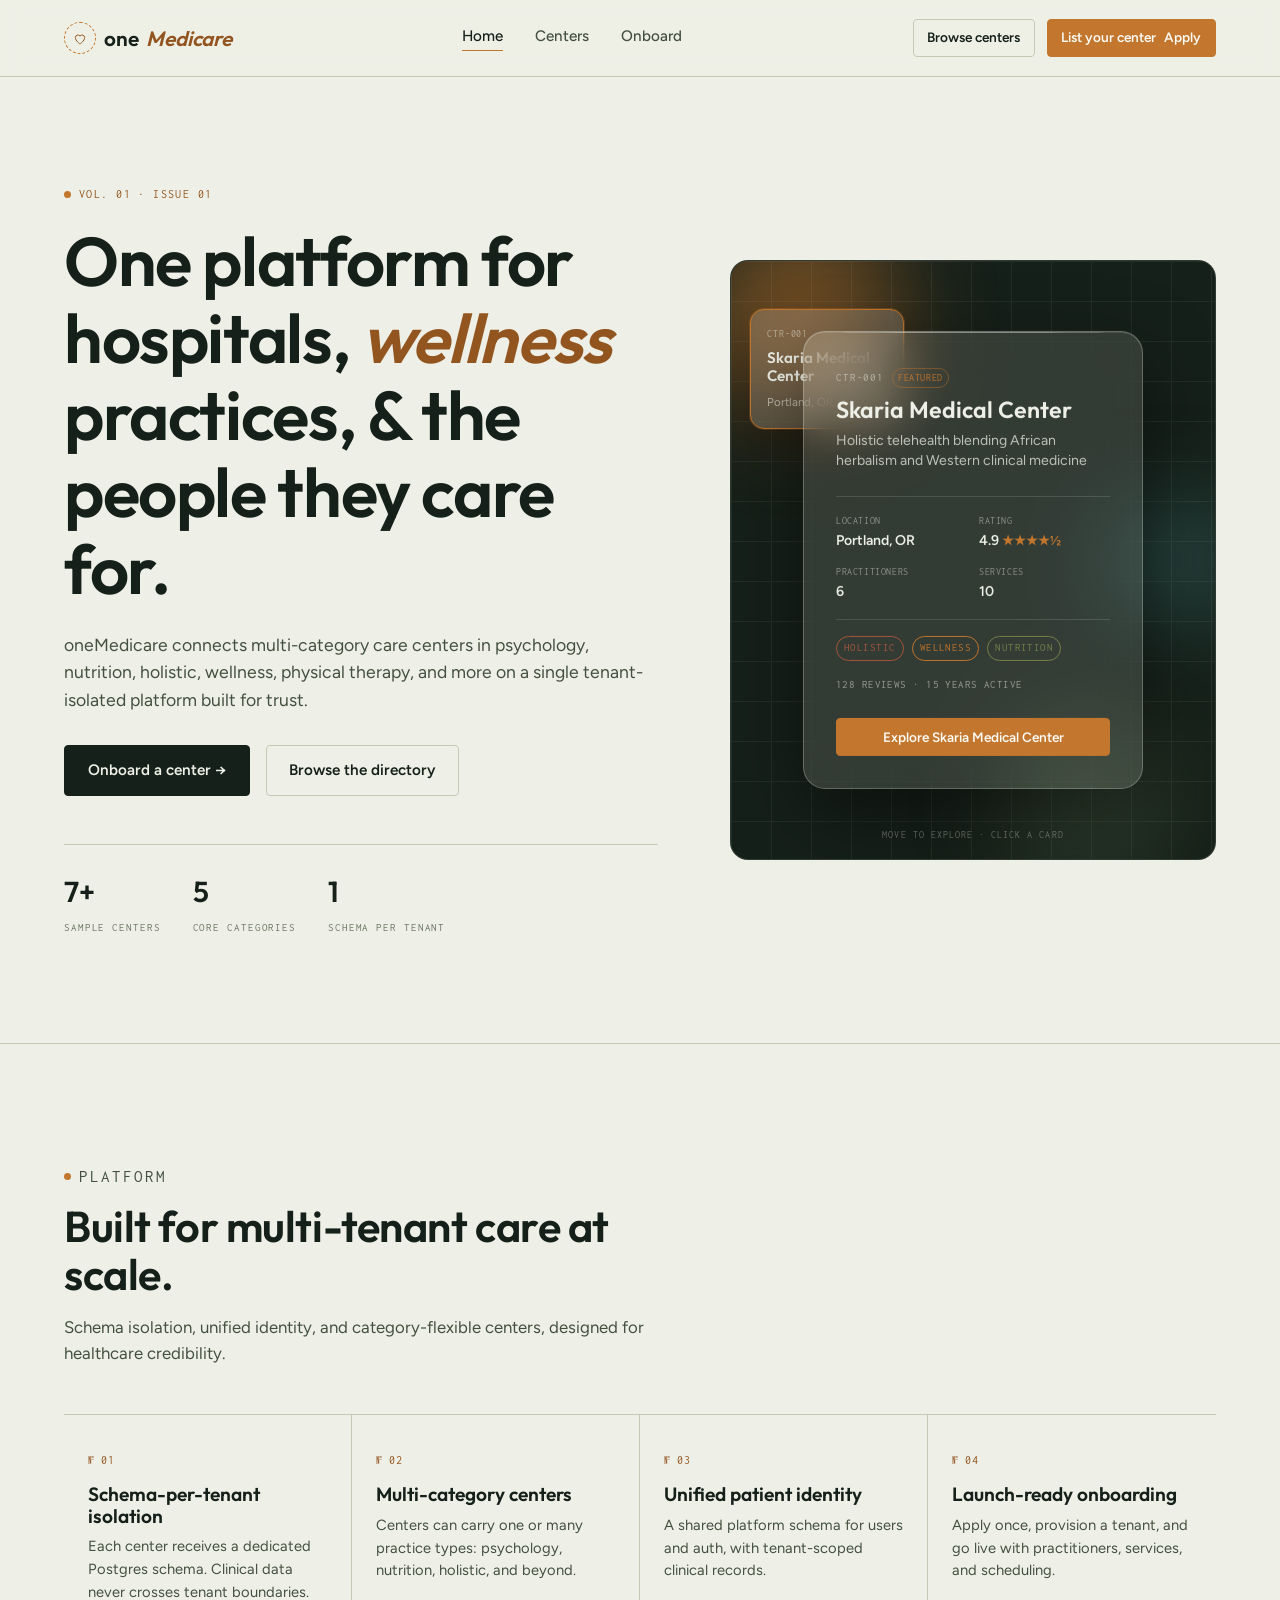
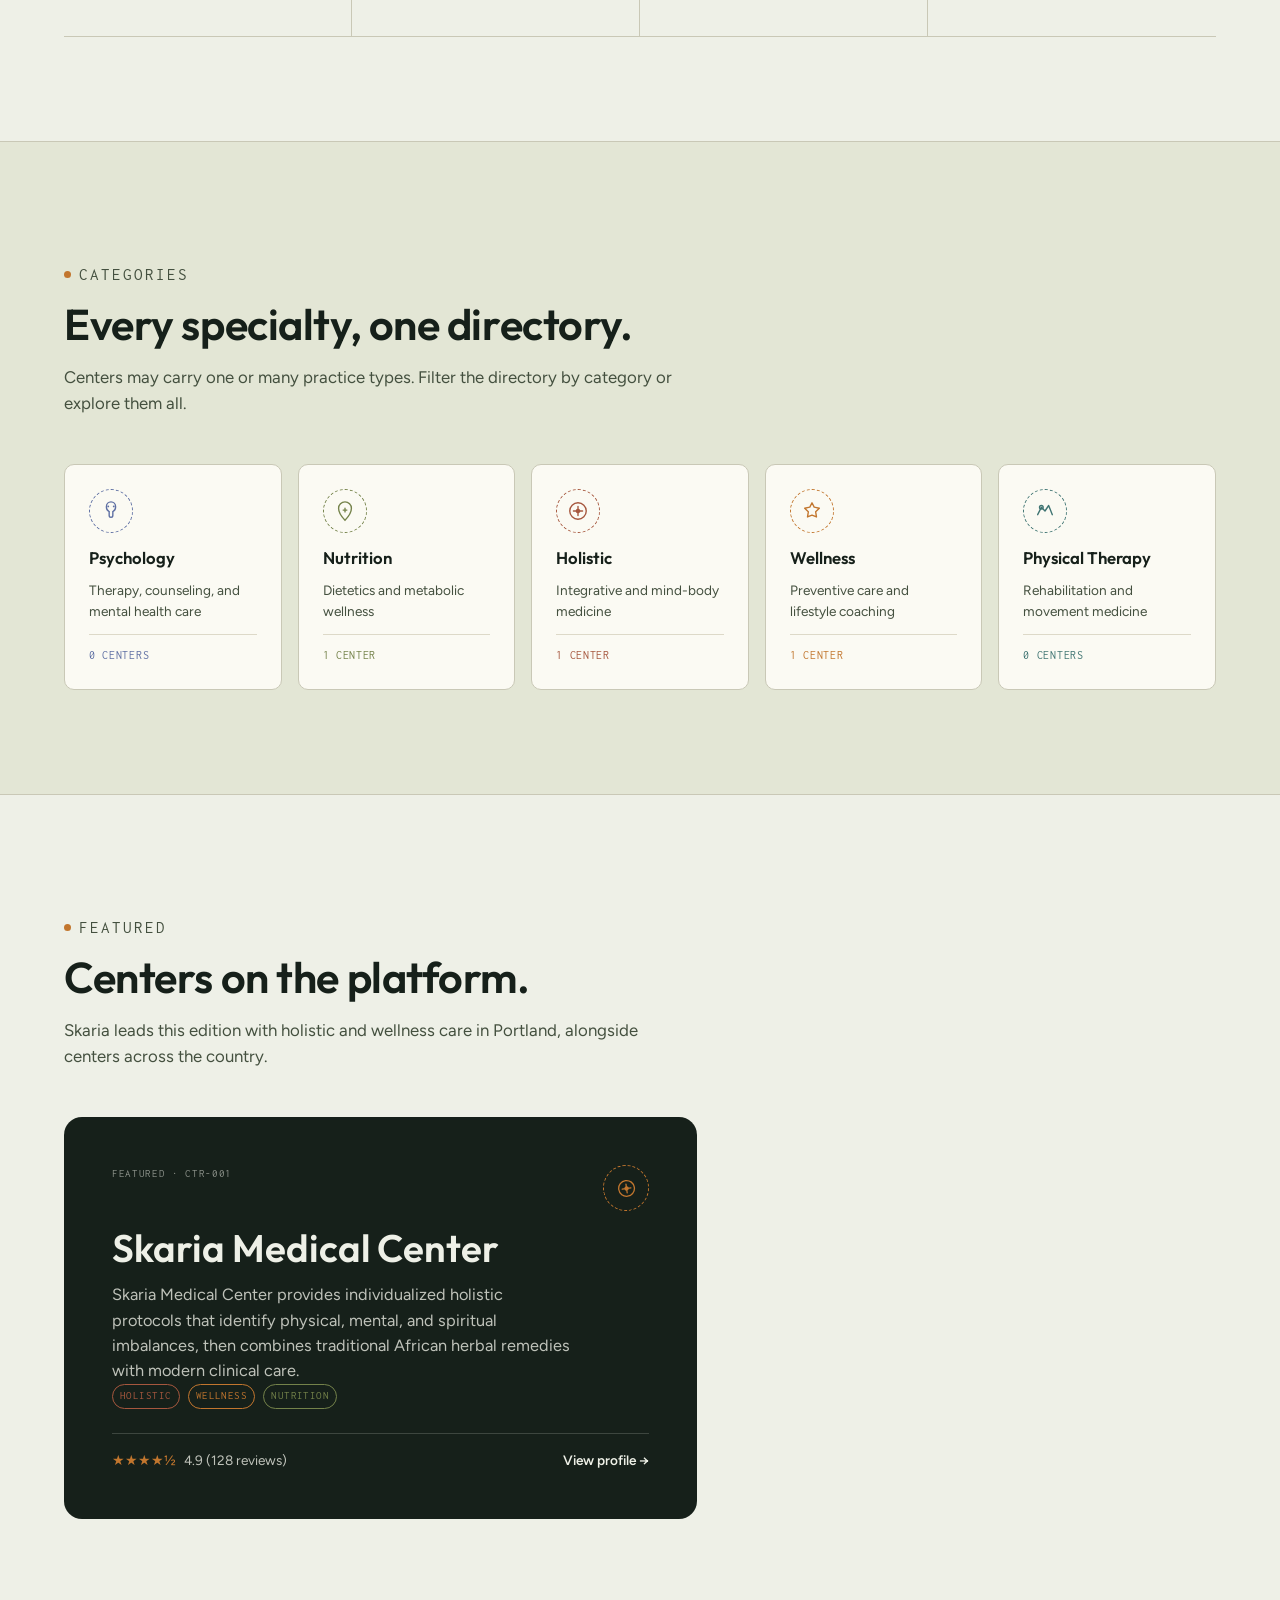
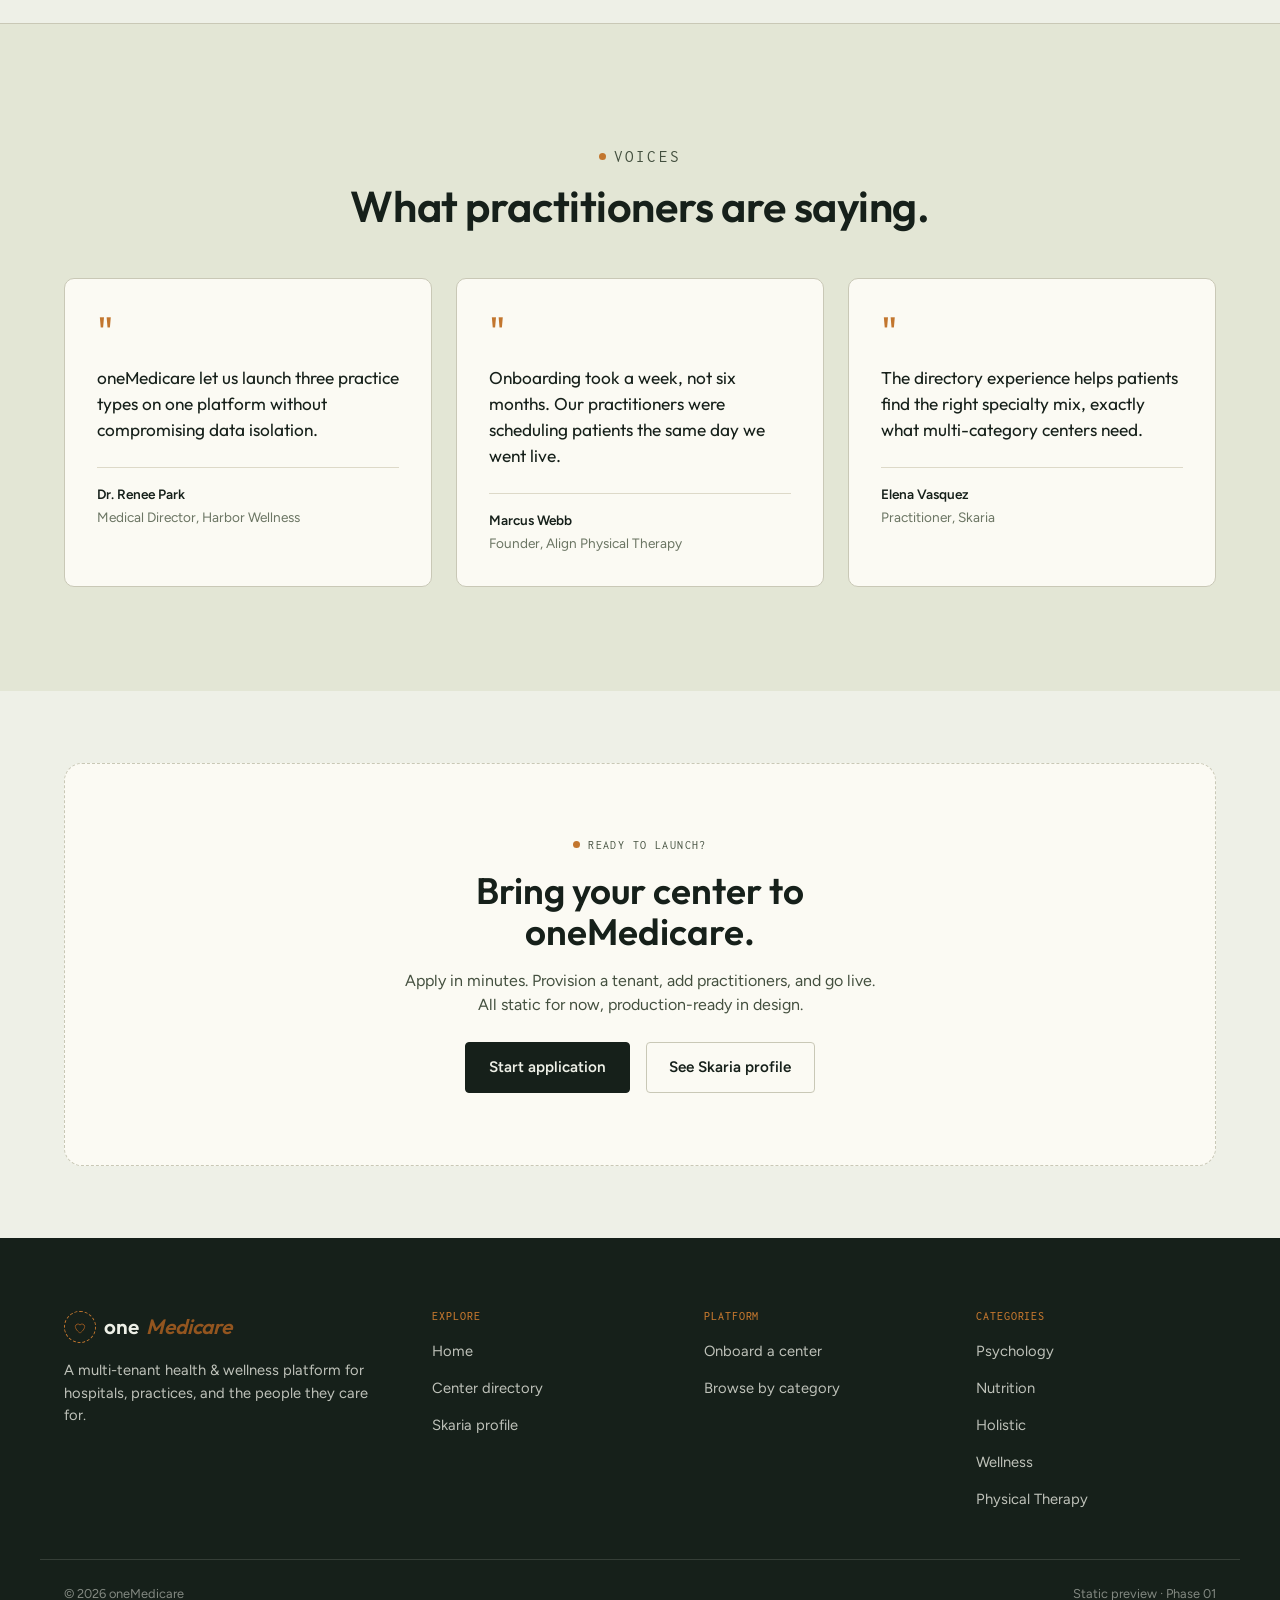
==== index.html @ b750f51a "Initial commit: Skaria Medical Center frontend" ====
<!DOCTYPE html>
<html lang="en">
<head>
  <meta charset="UTF-8" />
  <meta name="viewport" content="width=device-width, initial-scale=1.0" />
  <meta name="description" content="oneMedicare is a multi-tenant health and wellness platform for hospitals, practices, and the people they care for." />
  <title>oneMedicare | A multi-tenant journal of care</title>
  <link rel="stylesheet" href="assets/styles.css" />
</head>
<body>
  <header class="site-header" data-site-header data-active="home"></header>

  <main>
    <section class="hero section">
      <div class="container hero-grid">
        <div class="hero-copy">
          <p class="eyebrow">Vol. 01 · Issue 01</p>
          <h1>One platform for hospitals, <em>wellness</em> practices, &amp; the people they care for.</h1>
          <p class="lede">
            oneMedicare connects multi-category care centers in psychology, nutrition, holistic, wellness,
            physical therapy, and more on a single tenant-isolated platform built for trust.
          </p>
          <div class="hero-actions">
            <a href="onboard.html" class="btn btn-primary">Onboard a center →</a>
            <a href="centers.html" class="btn btn-ghost">Browse the directory</a>
          </div>
          <div class="hero-meta">
            <div class="hero-meta-item">
              <span class="num">7+</span>
              <span class="label">Sample centers</span>
            </div>
            <div class="hero-meta-item">
              <span class="num">5</span>
              <span class="label">Core categories</span>
            </div>
            <div class="hero-meta-item">
              <span class="num">1</span>
              <span class="label">Schema per tenant</span>
            </div>
          </div>
        </div>
        <div class="hero-scene-wrap">
          <div class="hero-scene" id="homeHeroScene" data-hero-scene tabindex="0" aria-label="Interactive center preview. Move pointer to explore centers.">
            <div class="hero-scene__ambient" aria-hidden="true">
              <span class="hero-orb hero-orb--a"></span>
              <span class="hero-orb hero-orb--b"></span>
              <span class="hero-orb hero-orb--c"></span>
              <span class="hero-scene__grid"></span>
            </div>
            <div class="hero-scene__stage" data-scene-stage>
              <div class="hero-scene__orbit" data-scene-orbit role="listbox" aria-label="Select a center"></div>
              <article class="glass-core" data-glass-core aria-live="polite"></article>
            </div>
            <p class="hero-scene__hint" aria-hidden="true">Move to explore · Click a card</p>
          </div>
        </div>
      </div>
    </section>

    <section class="section section--rule-top">
      <div class="container">
        <div class="section-head reveal">
          <p class="eyebrow">Platform</p>
          <h2>Built for multi-tenant care at scale.</h2>
          <p>Schema isolation, unified identity, and category-flexible centers, designed for healthcare credibility.</p>
        </div>
        <div class="ledger-grid" id="valueGrid"></div>
      </div>
    </section>

    <section class="section section--rule-top band-paper-deep">
      <div class="container">
        <div class="section-head reveal">
          <p class="eyebrow">Categories</p>
          <h2>Every specialty, one directory.</h2>
          <p>Centers may carry one or many practice types. Filter the directory by category or explore them all.</p>
        </div>
        <div class="category-grid" id="categoryGrid"></div>
      </div>
    </section>

    <section class="section section--rule-top">
      <div class="container">
        <div class="section-head reveal">
          <p class="eyebrow">Featured</p>
          <h2>Centers on the platform.</h2>
          <p>Skaria leads this edition with holistic and wellness care in Portland, alongside centers across the country.</p>
        </div>
        <div class="featured-layout" id="featuredLayout"></div>
      </div>
    </section>

    <section class="section section--rule-top band-paper-deep">
      <div class="container">
        <div class="section-head section-head--center reveal">
          <p class="eyebrow">Voices</p>
          <h2>What practitioners are saying.</h2>
        </div>
        <div class="testimonial-grid" id="testimonialGrid"></div>
      </div>
    </section>

    <section class="section section--tight">
      <div class="container">
        <div class="cta-banner reveal">
          <p class="eyebrow">Ready to launch?</p>
          <h2>Bring your center to oneMedicare.</h2>
          <p>Apply in minutes. Provision a tenant, add practitioners, and go live. All static for now, production-ready in design.</p>
          <div class="cta-actions">
            <a href="onboard.html" class="btn btn-primary">Start application</a>
            <a href="iskaria.html" class="btn btn-ghost">See Skaria profile</a>
          </div>
        </div>
      </div>
    </section>
  </main>

  <footer class="site-footer" data-site-footer></footer>

  <script src="assets/data.js"></script>
  <script src="assets/app.js"></script>
</body>
</html>
---- assets/styles.css ----
/* =================================================================
   oneMedicare — Stylesheet
   A directory-ledger visual system: warm cool-paper background,
   index-card components, rubber-stamp category badges, hairline
   rules, and a mono "catalog number" running through every card.
   ================================================================= */

@import url("https://fonts.googleapis.com/css2?family=Outfit:wght@500;600;700&family=Figtree:wght@400;500;600;700&family=Inconsolata:wght@400;500;600&display=swap");

/* -----------------------------------------------------------------
   Tokens
   ----------------------------------------------------------------- */
:root {
  /* Core palette */
  --color-paper: #eef0e7;
  --color-paper-deep: #e3e6d5;
  --color-card: #fbfaf3;
  --color-ink: #16201a;
  --color-ink-soft: #44503f;
  --color-ink-faint: #6b7563;
  --color-moss: #46583f;
  --color-amber: #c2762e;
  --color-amber-deep: #93551f;
  --color-clay: #a6573e;
  --color-line: #c9c8b6;
  --color-line-soft: #ddd9c8;

  /* Category accents */
  --cat-psychology: #5e6fa3;
  --cat-nutrition: #74824a;
  --cat-holistic: #a6573e;
  --cat-wellness: #c2762e;
  --cat-physical-therapy: #3f7472;

  /* Type */
  --font-display: "Outfit", -apple-system, BlinkMacSystemFont, "Segoe UI", sans-serif;
  --font-body: "Figtree", -apple-system, BlinkMacSystemFont, "Segoe UI", sans-serif;
  --font-mono: "Inconsolata", "SFMono-Regular", Menlo, monospace;

  /* Spacing scale */
  --space-1: 0.25rem;
  --space-2: 0.5rem;
  --space-3: 0.75rem;
  --space-4: 1rem;
  --space-5: 1.5rem;
  --space-6: 2rem;
  --space-7: 3rem;
  --space-8: 4.5rem;
  --space-9: 6.5rem;

  --container-w: 1200px;

  /* Radius */
  --radius-sm: 4px;
  --radius-md: 10px;
  --radius-lg: 18px;
  --radius-full: 999px;

  /* Shadow */
  --shadow-card: 0 1px 2px rgba(22, 32, 26, 0.05), 0 10px 28px -16px rgba(22, 32, 26, 0.28);
  --shadow-lift: 0 22px 48px -20px rgba(22, 32, 26, 0.4);

  /* Motion */
  --ease: cubic-bezier(0.22, 0.61, 0.36, 1);
  --dur-fast: 160ms;
  --dur-base: 320ms;
  --dur-slow: 620ms;
}

/* Category color hookup — any descendant of an element carrying
   data-category inherits --cat-color through the cascade. */
[data-category="psychology"] { --cat-color: var(--cat-psychology); }
[data-category="nutrition"] { --cat-color: var(--cat-nutrition); }
[data-category="holistic"] { --cat-color: var(--cat-holistic); }
[data-category="wellness"] { --cat-color: var(--cat-wellness); }
[data-category="physical-therapy"] { --cat-color: var(--cat-physical-therapy); }

/* -----------------------------------------------------------------
   Reset & base
   ----------------------------------------------------------------- */
*,
*::before,
*::after { box-sizing: border-box; }

html { scroll-behavior: smooth; }

@media (prefers-reduced-motion: reduce) {
  html { scroll-behavior: auto; }
  *, *::before, *::after {
    animation-duration: 0.01ms !important;
    animation-iteration-count: 1 !important;
    transition-duration: 0.01ms !important;
    scroll-behavior: auto !important;
  }
}

body {
  margin: 0;
  background: var(--color-paper);
  color: var(--color-ink);
  font-family: var(--font-body);
  font-size: 16px;
  line-height: 1.55;
  -webkit-font-smoothing: antialiased;
}

img { max-width: 100%; display: block; }

a {
  color: inherit;
  text-decoration: none;
}

button {
  font: inherit;
  color: inherit;
  background: none;
  border: 0;
  cursor: pointer;
}

ul { list-style: none; margin: 0; padding: 0; }

h1, h2, h3, h4, h5 {
  font-family: var(--font-display);
  font-weight: 600;
  line-height: 1.12;
  margin: 0;
  color: var(--color-ink);
}

p { margin: 0; }

input, textarea, select {
  font: inherit;
  color: inherit;
}

/* Visible keyboard focus everywhere */
a:focus-visible,
button:focus-visible,
input:focus-visible,
textarea:focus-visible,
select:focus-visible,
[tabindex]:focus-visible {
  outline: 2.5px solid var(--color-amber);
  outline-offset: 3px;
  border-radius: 2px;
}

.container {
  width: 100%;
  max-width: var(--container-w);
  margin-inline: auto;
  padding-inline: var(--space-5);
}

@media (max-width: 640px) {
  .container { padding-inline: var(--space-4); }
}

.visually-hidden {
  position: absolute;
  width: 1px; height: 1px;
  padding: 0; margin: -1px;
  overflow: hidden;
  clip: rect(0,0,0,0);
  white-space: nowrap;
  border: 0;
}

/* -----------------------------------------------------------------
   Type utilities
   ----------------------------------------------------------------- */
.eyebrow {
  font-family: var(--font-mono);
  font-size: 0.74rem;
  letter-spacing: 0.12em;
  text-transform: uppercase;
  color: var(--color-amber-deep);
  display: inline-flex;
  align-items: center;
  gap: var(--space-2);
}

.eyebrow::before {
  content: "";
  width: 7px; height: 7px;
  background: var(--color-amber);
  border-radius: 50%;
  display: inline-block;
}

.section-head {
  max-width: 640px;
  margin-bottom: var(--space-7);
}

.section-head h2 {
  font-size: clamp(1.9rem, 1.5rem + 1.6vw, 2.7rem);
  margin-top: var(--space-3);
  letter-spacing: -0.01em;
}

.section-head p {
  margin-top: var(--space-4);
  color: var(--color-ink-soft);
  font-size: 1.05rem;
  max-width: 56ch;
}

.section-head--center {
  margin-inline: auto;
  text-align: center;
}

.lede {
  font-size: 1.1rem;
  color: var(--color-ink-soft);
  max-width: 60ch;
}

/* -----------------------------------------------------------------
   Buttons
   ----------------------------------------------------------------- */
.btn {
  display: inline-flex;
  align-items: center;
  justify-content: center;
  gap: var(--space-2);
  padding: 0.85em 1.5em;
  border-radius: var(--radius-sm);
  font-weight: 600;
  font-size: 0.95rem;
  border: 1.5px solid transparent;
  transition: transform var(--dur-fast) var(--ease), background var(--dur-fast) var(--ease),
    border-color var(--dur-fast) var(--ease), color var(--dur-fast) var(--ease);
  white-space: nowrap;
}

.btn:active { transform: translateY(1px); }

.btn-primary {
  background: var(--color-ink);
  color: var(--color-paper);
  border-color: var(--color-ink);
}
.btn-primary:hover { background: var(--color-amber-deep); border-color: var(--color-amber-deep); }

.btn-amber {
  background: var(--color-amber);
  color: var(--color-card);
  border-color: var(--color-amber);
}
.btn-amber:hover { background: var(--color-amber-deep); border-color: var(--color-amber-deep); }

.btn-ghost {
  background: transparent;
  color: var(--color-ink);
  border-color: var(--color-line);
}
.btn-ghost:hover { border-color: var(--color-ink); }

.btn-outline-light {
  background: transparent;
  color: var(--color-paper);
  border-color: rgba(238, 240, 231, 0.4);
}
.btn-outline-light:hover { border-color: var(--color-paper); background: rgba(238, 240, 231, 0.08); }

.btn-sm { padding: 0.55em 1em; font-size: 0.85rem; }
.btn-block { width: 100%; }

.btn[disabled] { opacity: 0.45; cursor: not-allowed; }

/* -----------------------------------------------------------------
   Header / Nav
   ----------------------------------------------------------------- */
.site-header {
  position: sticky;
  top: 0;
  z-index: 60;
  background: rgba(238, 240, 231, 0.92);
  backdrop-filter: blur(10px);
  border-bottom: 1px solid var(--color-line);
}

.header-inner {
  display: flex;
  align-items: center;
  justify-content: space-between;
  gap: var(--space-5);
  height: 76px;
}

.brand {
  display: inline-flex;
  align-items: center;
  gap: var(--space-2);
  font-family: var(--font-display);
  font-size: 1.3rem;
  font-weight: 600;
  letter-spacing: -0.01em;
  flex-shrink: 0;
}

.brand em { color: var(--color-amber-deep); }

.brand-mark {
  width: 32px; height: 32px;
  border-radius: 50%;
  border: 1.5px dashed var(--color-amber);
  display: inline-flex;
  align-items: center;
  justify-content: center;
  color: var(--color-amber-deep);
  flex-shrink: 0;
}
.brand-mark svg { width: 16px; height: 16px; }

.site-nav {
  display: flex;
  align-items: center;
  gap: var(--space-6);
}

.nav-link {
  font-size: 0.95rem;
  font-weight: 500;
  color: var(--color-ink-soft);
  position: relative;
  padding-bottom: 3px;
  transition: color var(--dur-fast) var(--ease);
}
.nav-link::after {
  content: "";
  position: absolute;
  left: 0; right: 100%;
  bottom: 0;
  height: 1.5px;
  background: var(--color-amber);
  transition: right var(--dur-base) var(--ease);
}
.nav-link:hover, .nav-link.is-active { color: var(--color-ink); }
.nav-link:hover::after, .nav-link.is-active::after { right: 0; }

.header-actions {
  display: flex;
  align-items: center;
  gap: var(--space-3);
  flex-shrink: 0;
}

.header-actions .btn-ghost { display: inline-flex; }

.nav-toggle {
  display: none;
  flex-direction: column;
  gap: 5px;
  padding: 8px;
}
.nav-toggle span {
  width: 22px; height: 2px;
  background: var(--color-ink);
  border-radius: 2px;
  transition: transform var(--dur-base) var(--ease), opacity var(--dur-fast) var(--ease);
}
.nav-toggle[aria-expanded="true"] span:nth-child(1) { transform: translateY(7px) rotate(45deg); }
.nav-toggle[aria-expanded="true"] span:nth-child(2) { opacity: 0; }
.nav-toggle[aria-expanded="true"] span:nth-child(3) { transform: translateY(-7px) rotate(-45deg); }

@media (max-width: 920px) {
  .site-nav {
    position: absolute;
    top: 76px;
    left: 0; right: 0;
    background: var(--color-card);
    border-bottom: 1px solid var(--color-line);
    flex-direction: column;
    align-items: stretch;
    gap: 0;
    padding: var(--space-3) var(--space-5) var(--space-5);
    max-height: 0;
    overflow: hidden;
    opacity: 0;
    transition: max-height var(--dur-base) var(--ease), opacity var(--dur-fast) var(--ease);
  }
  .site-nav.is-open { max-height: 420px; opacity: 1; }
  .site-nav .nav-link {
    padding: var(--space-3) 0;
    border-bottom: 1px solid var(--color-line-soft);
  }
  .header-actions .btn-ghost { display: none; }
  .nav-toggle { display: inline-flex; }
}

@media (max-width: 560px) {
  .header-actions .btn-amber span.btn-label-long { display: none; }
}

/* -----------------------------------------------------------------
   Hero (home)
   ----------------------------------------------------------------- */
.hero {
  padding-top: var(--space-8);
  padding-bottom: var(--space-9);
  overflow: hidden;
  position: relative;
}

.hero-grid {
  display: grid;
  grid-template-columns: 1.1fr 0.9fr;
  gap: var(--space-8);
  align-items: center;
}

.hero-copy h1 {
  font-size: clamp(2.6rem, 1.9rem + 3vw, 4.4rem);
  letter-spacing: -0.02em;
  margin-top: var(--space-4);
}
.hero-copy h1 em {
  color: var(--color-amber-deep);
}

.hero-copy .lede { margin-top: var(--space-5); }

.hero-actions {
  display: flex;
  gap: var(--space-4);
  margin-top: var(--space-6);
  flex-wrap: wrap;
}

.hero-meta {
  display: flex;
  gap: var(--space-6);
  margin-top: var(--space-7);
  padding-top: var(--space-5);
  border-top: 1px solid var(--color-line);
  flex-wrap: wrap;
}

.hero-meta-item .num {
  font-family: var(--font-display);
  font-size: 1.8rem;
  font-weight: 600;
  display: block;
}
.hero-meta-item .label {
  font-family: var(--font-mono);
  font-size: 0.7rem;
  text-transform: uppercase;
  letter-spacing: 0.08em;
  color: var(--color-ink-faint);
}

/* Hero card stack (legacy fallback) */
.card-stack {
  position: relative;
  height: 420px;
}

.stack-card {
  position: absolute;
  width: 280px;
  max-width: 86%;
  background: var(--color-card);
  border: 1px solid var(--color-line);
  border-radius: var(--radius-md);
  padding: var(--space-5);
  box-shadow: var(--shadow-card);
  opacity: 0;
  transform: translateY(24px) rotate(0deg);
  transition: transform var(--dur-slow) var(--ease), box-shadow var(--dur-base) var(--ease);
}

.is-loaded .stack-card {
  animation: stackIn var(--dur-slow) var(--ease) forwards;
}

.stack-card:nth-of-type(1) { top: 0; left: 4%; z-index: 3; animation-delay: 120ms; --rot: -7deg; }
.stack-card:nth-of-type(2) { top: 90px; left: 26%; z-index: 2; animation-delay: 260ms; --rot: 4deg; }
.stack-card:nth-of-type(3) { top: 190px; left: 8%; z-index: 1; animation-delay: 400ms; --rot: -2deg; }

@keyframes stackIn {
  from { opacity: 0; transform: translateY(24px) rotate(0deg); }
  to { opacity: 1; transform: translateY(0) rotate(var(--rot)); }
}

.stack-card:hover { transform: rotate(0deg) translateY(-4px); box-shadow: var(--shadow-lift); z-index: 5 !important; }

.stack-card .catalog-no {
  font-family: var(--font-mono);
  font-size: 0.68rem;
  color: var(--color-ink-faint);
  letter-spacing: 0.06em;
}
.stack-card h4 {
  font-size: 1.15rem;
  margin-top: var(--space-2);
}
.stack-card .stack-tagline {
  margin-top: var(--space-2);
  font-size: 0.85rem;
  color: var(--color-ink-soft);
}
.stack-card .pill-row { margin-top: var(--space-3); }

@media (max-width: 980px) {
  .hero-grid { grid-template-columns: 1fr; }
  .card-stack { height: 360px; margin-top: var(--space-6); }
  .hero-scene-wrap { margin-top: var(--space-6); }
}
@media (max-width: 560px) {
  .card-stack { height: 300px; }
  .stack-card { width: 230px; padding: var(--space-4); }
}

/* -----------------------------------------------------------------
   3D interactive hero scene (Noomo-inspired, CSS + vanilla JS)
   ----------------------------------------------------------------- */
.hero-scene-wrap {
  perspective: 1400px;
  width: 100%;
  min-height: 600px;
}

  .hero-scene {
    --mx: 0;
    --my: 0;
    position: relative;
    width: 100%;
    height: 600px;
    border-radius: var(--radius-lg);
    background: var(--color-ink);
    border: 1px solid rgba(238, 240, 231, 0.12);
    overflow: hidden;
    cursor: crosshair;
    outline: none;
  }

  .hero-scene:focus-visible {
    outline: 2.5px solid var(--color-amber);
    outline-offset: 3px;
  }

  .hero-scene__ambient {
    position: absolute;
    inset: 0;
    pointer-events: none;
    overflow: hidden;
  }

  .hero-orb {
    position: absolute;
    border-radius: 50%;
    filter: blur(48px);
    opacity: 0.55;
    animation: orbDrift 14s var(--ease) infinite alternate;
  }

  .hero-orb--a {
    width: 200px; height: 200px;
    top: -40px; left: -30px;
    background: var(--color-amber);
    animation-delay: 0s;
  }

  .hero-orb--b {
    width: 160px; height: 160px;
    bottom: -20px; right: 10%;
    background: var(--color-moss);
    animation-delay: -4s;
  }

  .hero-orb--c {
    width: 120px; height: 120px;
    top: 40%; right: -20px;
    background: var(--cat-physical-therapy);
    animation-delay: -8s;
  }

  @keyframes orbDrift {
    from { transform: translate(0, 0) scale(1); }
    to { transform: translate(24px, -18px) scale(1.08); }
  }

  .hero-scene__grid {
    position: absolute;
    inset: 0;
    opacity: 0.07;
    background-image:
      linear-gradient(rgba(238, 240, 231, 0.9) 1px, transparent 1px),
      linear-gradient(90deg, rgba(238, 240, 231, 0.9) 1px, transparent 1px);
    background-size: 40px 40px;
    transform: translate(calc(var(--mx) * -12px), calc(var(--my) * -12px));
    transition: transform 0.15s var(--ease);
  }

  .hero-scene__stage {
    position: absolute;
    inset: 0;
    transform-style: preserve-3d;
    transform: rotateX(0deg) rotateY(0deg);
    will-change: transform;
  }

  .hero-scene__orbit {
    position: absolute;
    inset: 0;
    transform-style: preserve-3d;
  }

  .float-card {
    position: absolute;
    width: 154px;
    padding: var(--space-4);
    text-align: left;
    font: inherit;
    color: var(--color-paper);
    background: rgba(251, 250, 243, 0.1);
    backdrop-filter: blur(14px);
    -webkit-backdrop-filter: blur(14px);
    border: 1px solid rgba(238, 240, 231, 0.22);
    border-radius: 14px;
    box-shadow: 0 12px 40px rgba(0, 0, 0, 0.28);
    cursor: pointer;
    transform-style: preserve-3d;
    transform:
      translateX(calc(var(--mx, 0) * 18px))
      translateY(calc(var(--my, 0) * 14px))
      translateZ(var(--z, 40px));
    transition: border-color var(--dur-fast) var(--ease), box-shadow var(--dur-base) var(--ease), background var(--dur-fast) var(--ease);
    animation: floatIdle 5s var(--ease) infinite alternate;
    animation-delay: calc(var(--delay, 0) * -1.2s);
  }

  .float-card:hover,
  .float-card.is-active {
    background: rgba(251, 250, 243, 0.18);
    border-color: var(--color-amber);
    box-shadow: 0 20px 50px rgba(0, 0, 0, 0.38), 0 0 0 1px rgba(194, 118, 46, 0.35);
    z-index: 10;
  }

  .float-card__catalog {
    font-family: var(--font-mono);
    font-size: 0.62rem;
    letter-spacing: 0.08em;
    text-transform: uppercase;
    color: rgba(238, 240, 231, 0.55);
    display: block;
  }

  .float-card strong {
    display: block;
    margin-top: var(--space-2);
    font-family: var(--font-display);
    font-size: 0.95rem;
    font-weight: 600;
    line-height: 1.2;
  }

  .float-card__meta {
    display: block;
    margin-top: var(--space-2);
    font-size: 0.72rem;
    color: rgba(238, 240, 231, 0.65);
  }

  @keyframes floatIdle {
    from { transform: translateX(calc(var(--mx, 0) * 18px)) translateY(calc(var(--my, 0) * 14px)) translateZ(var(--z, 40px)); }
    to { transform: translateX(calc(var(--mx, 0) * 18px)) translateY(calc(var(--my, 0) * 14px - 8px)) translateZ(calc(var(--z, 40px) + 12px)); }
  }

  .glass-core {
    position: absolute;
    left: 50%;
    top: 50%;
    width: min(340px, 76%);
    padding: var(--space-6);
    color: var(--color-paper);
    background: rgba(251, 250, 243, 0.12);
    backdrop-filter: blur(22px);
    -webkit-backdrop-filter: blur(22px);
    border: 1px solid rgba(238, 240, 231, 0.28);
    border-radius: 22px;
    box-shadow:
      0 28px 80px rgba(0, 0, 0, 0.45),
      inset 0 1px 0 rgba(255, 255, 255, 0.12);
    transform:
      translate(-50%, -50%)
      translateX(calc(var(--mx, 0) * -8px))
      translateY(calc(var(--my, 0) * -6px))
      translateZ(90px);
    transform-style: preserve-3d;
    transition: opacity var(--dur-base) var(--ease), transform 0.2s var(--ease);
  }

  .glass-core.is-updating {
    opacity: 0.6;
  }

  .glass-core__shine {
    position: absolute;
    top: 0; left: 10%; right: 10%;
    height: 1px;
    background: rgba(255, 255, 255, 0.35);
    border-radius: 50%;
    pointer-events: none;
  }

  .glass-core__head h3 {
    color: var(--color-paper);
    font-size: 1.45rem;
    margin-top: var(--space-2);
  }

  .glass-core__catalog {
    font-family: var(--font-mono);
    font-size: 0.68rem;
    letter-spacing: 0.08em;
    text-transform: uppercase;
    color: rgba(238, 240, 231, 0.55);
  }

  .glass-core__badge {
    display: inline-block;
    margin-left: var(--space-2);
    font-family: var(--font-mono);
    font-size: 0.62rem;
    text-transform: uppercase;
    letter-spacing: 0.06em;
    color: var(--color-amber);
    border: 1px solid rgba(194, 118, 46, 0.45);
    padding: 0.15em 0.5em;
    border-radius: var(--radius-full);
  }

  .glass-core__tagline {
    margin-top: var(--space-2);
    font-size: 0.88rem;
    color: rgba(238, 240, 231, 0.75);
    line-height: 1.45;
  }

  .glass-core__facts {
    display: grid;
    grid-template-columns: 1fr 1fr;
    gap: var(--space-3);
    margin: var(--space-5) 0 0;
    padding: var(--space-4) 0;
    border-block: 1px solid rgba(238, 240, 231, 0.15);
  }

  .glass-core__facts dt {
    font-family: var(--font-mono);
    font-size: 0.62rem;
    text-transform: uppercase;
    letter-spacing: 0.06em;
    color: rgba(238, 240, 231, 0.5);
  }

  .glass-core__facts dd {
    margin: 2px 0 0;
    font-size: 0.88rem;
    font-weight: 600;
  }

  .glass-core__facts .star { color: var(--color-amber); font-size: 0.8rem; }

  .glass-core .pill-row { margin-top: var(--space-4); }

  .glass-core .pill {
    background: transparent;
    border-color: rgba(238, 240, 231, 0.35);
    color: var(--color-paper);
  }

  .glass-core .pill[data-category] {
    border-color: var(--cat-color);
    color: var(--cat-color);
  }

  .glass-core__stats {
    display: flex;
    gap: var(--space-4);
    margin-top: var(--space-4);
    font-family: var(--font-mono);
    font-size: 0.68rem;
    text-transform: uppercase;
    letter-spacing: 0.04em;
    color: rgba(238, 240, 231, 0.55);
  }

  .glass-core .btn { margin-top: var(--space-5); }

  .hero-scene__hint {
    position: absolute;
    bottom: var(--space-4);
    left: 50%;
    transform: translateX(-50%);
    font-family: var(--font-mono);
    font-size: 0.65rem;
    text-transform: uppercase;
    letter-spacing: 0.1em;
    color: rgba(238, 240, 231, 0.35);
    pointer-events: none;
    margin: 0;
  }

  @media (max-width: 980px) {
    .hero-scene-wrap { min-height: 500px; }
    .hero-scene { height: 500px; }
    .float-card { width: 134px; padding: var(--space-3); }
    .glass-core { width: min(300px, 84%); padding: var(--space-5); }
  }

  @media (max-width: 640px) {
    .hero-scene-wrap { min-height: 430px; }
    .hero-scene { height: 430px; }
    .float-card { width: 114px; font-size: 0.9rem; }
    .float-card strong { font-size: 0.82rem; }
    .glass-core__facts { grid-template-columns: 1fr; }
  }

  @media (prefers-reduced-motion: reduce) {
    .hero-orb { animation: none; }
    .float-card { animation: none; }
    .hero-scene__grid { transition: none; }
  }

/* -----------------------------------------------------------------
   Sections / bands
   ----------------------------------------------------------------- */
.section { padding-block: var(--space-9); }
.section--tight { padding-block: var(--space-8); }
.section--rule-top { border-top: 1px solid var(--color-line); }

.band-paper-deep { background: var(--color-paper-deep); }

.band-ink {
  background: var(--color-ink);
  color: var(--color-paper);
}
.band-ink .eyebrow { color: var(--color-amber); }
.band-ink h2, .band-ink h3 { color: var(--color-paper); }
.band-ink p { color: rgba(238, 240, 231, 0.78); }

/* -----------------------------------------------------------------
   Ledger value-prop entries
   ----------------------------------------------------------------- */
.ledger-grid {
  display: grid;
  grid-template-columns: repeat(4, 1fr);
  gap: 0;
  border-top: 1px solid var(--color-line);
}

.ledger-item {
  padding: var(--space-6) var(--space-5);
  border-right: 1px solid var(--color-line);
  border-bottom: 1px solid var(--color-line);
}
.ledger-item:last-child { border-right: none; }

.ledger-item .ledger-no {
  font-family: var(--font-mono);
  font-size: 0.78rem;
  color: var(--color-amber-deep);
  letter-spacing: 0.06em;
}

.ledger-item h3 {
  font-size: 1.2rem;
  margin-top: var(--space-3);
}

.ledger-item p {
  margin-top: var(--space-2);
  color: var(--color-ink-soft);
  font-size: 0.92rem;
}

@media (max-width: 920px) {
  .ledger-grid { grid-template-columns: repeat(2, 1fr); }
}
@media (max-width: 560px) {
  .ledger-grid { grid-template-columns: 1fr; }
  .ledger-item { border-right: none; }
}

/* -----------------------------------------------------------------
   Category tiles
   ----------------------------------------------------------------- */
.category-grid {
  display: grid;
  grid-template-columns: repeat(5, 1fr);
  gap: var(--space-4);
}

.category-tile {
  background: var(--color-card);
  border: 1px solid var(--color-line);
  border-radius: var(--radius-md);
  padding: var(--space-5);
  display: flex;
  flex-direction: column;
  gap: var(--space-3);
  transition: transform var(--dur-base) var(--ease), box-shadow var(--dur-base) var(--ease), border-color var(--dur-base) var(--ease);
}

.category-tile:hover, .category-tile:focus-visible {
  transform: translateY(-5px);
  box-shadow: var(--shadow-card);
  border-color: var(--cat-color);
}

.category-icon {
  width: 44px; height: 44px;
  border-radius: 50%;
  border: 1.5px dashed var(--cat-color);
  color: var(--cat-color);
  display: inline-flex;
  align-items: center;
  justify-content: center;
}
.category-icon svg { width: 22px; height: 22px; }

.category-tile h3 { font-size: 1.05rem; margin-top: var(--space-1); }
.category-tile .category-short {
  font-size: 0.85rem;
  color: var(--color-ink-soft);
}
.category-tile .category-count {
  margin-top: auto;
  font-family: var(--font-mono);
  font-size: 0.72rem;
  text-transform: uppercase;
  letter-spacing: 0.06em;
  color: var(--cat-color);
  padding-top: var(--space-3);
  border-top: 1px solid var(--color-line-soft);
}

@media (max-width: 980px) {
  .category-grid { grid-template-columns: repeat(3, 1fr); }
}
@media (max-width: 640px) {
  .category-grid { grid-template-columns: repeat(2, 1fr); }
}

/* -----------------------------------------------------------------
   Center card (index card / signature component)
   ----------------------------------------------------------------- */
.center-grid {
  display: grid;
  grid-template-columns: repeat(3, 1fr);
  gap: var(--space-5);
}

.center-card {
  position: relative;
  background: var(--color-card);
  border: 1px solid var(--color-line);
  border-radius: var(--radius-md);
  padding: var(--space-5);
  display: flex;
  flex-direction: column;
  transition: transform var(--dur-base) var(--ease), box-shadow var(--dur-base) var(--ease), border-color var(--dur-base) var(--ease);
}

.center-card:hover, .center-card:focus-within {
  transform: translateY(-6px);
  box-shadow: var(--shadow-lift);
  border-color: var(--color-line);
}

.center-card.is-featured {
  border-color: var(--color-amber);
  background: #fffdf6;
}

.card-top {
  display: flex;
  justify-content: space-between;
  align-items: flex-start;
  gap: var(--space-3);
}

.catalog-tag {
  font-family: var(--font-mono);
  font-size: 0.7rem;
  letter-spacing: 0.06em;
  color: var(--color-ink-faint);
  text-transform: uppercase;
}

.card-stamp {
  width: 46px; height: 46px;
  border-radius: 50%;
  border: 1.5px dashed var(--cat-color, var(--color-amber));
  color: var(--cat-color, var(--color-amber));
  display: inline-flex;
  align-items: center;
  justify-content: center;
  flex-shrink: 0;
  background: var(--color-card);
  transform: rotate(-8deg);
  transition: transform var(--dur-base) var(--ease);
}
.card-stamp svg { width: 21px; height: 21px; }
.center-card:hover .card-stamp,
.center-card:focus-within .card-stamp { transform: rotate(0deg); }

.center-card h3 {
  font-size: 1.3rem;
  margin-top: var(--space-4);
  position: relative;
}
.center-card h3 a { color: inherit; }

.card-location {
  margin-top: var(--space-2);
  font-family: var(--font-mono);
  font-size: 0.74rem;
  text-transform: uppercase;
  letter-spacing: 0.06em;
  color: var(--color-ink-faint);
}

.center-card .card-tagline {
  margin-top: var(--space-2);
  color: var(--color-ink-soft);
  font-size: 0.92rem;
  flex-grow: 1;
  min-height: 2.8em;
}

.card-highlights {
  margin-top: var(--space-4);
  display: flex;
  flex-wrap: wrap;
  gap: var(--space-2);
}

.card-highlights span {
  display: inline-flex;
  align-items: center;
  gap: 0.35em;
  border: 1px solid var(--color-line-soft);
  border-radius: var(--radius-full);
  padding: 0.25em 0.75em;
  font-size: 0.76rem;
  color: var(--color-ink-soft);
  background: #fffef9;
}

.card-highlights strong {
  font-family: var(--font-display);
  font-size: 0.88rem;
  color: var(--color-ink);
}

.pill-row {
  display: flex;
  gap: var(--space-2);
  flex-wrap: wrap;
}

.pill {
  display: inline-flex;
  align-items: center;
  font-family: var(--font-mono);
  font-size: 0.68rem;
  letter-spacing: 0.04em;
  text-transform: uppercase;
  padding: 0.3em 0.65em;
  border: 1px solid var(--cat-color, var(--color-line));
  color: var(--cat-color, var(--color-ink-soft));
  border-radius: var(--radius-full);
  background: var(--color-card);
}

.card-footer {
  display: flex;
  justify-content: space-between;
  align-items: center;
  margin-top: var(--space-5);
  padding-top: var(--space-4);
  border-top: 1px solid var(--color-line-soft);
  font-size: 0.85rem;
}

.card-rating {
  display: inline-flex;
  align-items: center;
  gap: var(--space-2);
  color: var(--color-ink-soft);
}
.card-rating .star { color: var(--color-amber); }

.card-reviews {
  font-size: 0.76rem;
  color: var(--color-ink-faint);
}

.card-link {
  font-weight: 600;
  color: var(--color-amber-deep);
}

.card-link:hover { text-decoration: underline; }

@media (max-width: 980px) {
  .center-grid { grid-template-columns: repeat(2, 1fr); }
}
@media (max-width: 640px) {
  .center-grid { grid-template-columns: 1fr; }
}

/* Featured large card variant (home) */
.featured-layout {
  display: grid;
  grid-template-columns: 1.3fr 1fr;
  gap: var(--space-6);
}

.featured-primary {
  position: relative;
  background: var(--color-ink);
  color: var(--color-paper);
  border-radius: var(--radius-lg);
  padding: var(--space-7);
  display: flex;
  flex-direction: column;
  overflow: hidden;
}

.featured-primary .catalog-tag { color: rgba(238, 240, 231, 0.55); }

.featured-primary .card-stamp {
  background: var(--color-ink);
  border-color: var(--color-amber);
  color: var(--color-amber);
}

.featured-primary h3 {
  color: var(--color-paper);
  font-size: clamp(1.8rem, 1.4rem + 1.4vw, 2.4rem);
  margin-top: var(--space-4);
}

.featured-primary .card-tagline {
  color: rgba(238, 240, 231, 0.78);
  font-size: 1.02rem;
  margin-top: var(--space-3);
  max-width: 46ch;
}

.featured-primary .pill {
  background: transparent;
  border-color: rgba(238, 240, 231, 0.4);
  color: var(--color-paper);
}
.featured-primary .pill[data-category] { border-color: var(--cat-color); color: var(--cat-color); }

.featured-primary .card-footer {
  border-top-color: rgba(238, 240, 231, 0.18);
  position: relative;
  z-index: 1;
}
.featured-primary .card-rating { color: rgba(238, 240, 231, 0.78); }
.featured-primary .card-link {
  color: var(--color-paper);
  pointer-events: auto;
  position: relative;
  z-index: 2;
}

.featured-secondary {
  display: flex;
  flex-direction: column;
  gap: var(--space-5);
}

@media (max-width: 920px) {
  .featured-layout { grid-template-columns: 1fr; }
}

/* -----------------------------------------------------------------
   Testimonials
   ----------------------------------------------------------------- */
.testimonial-grid {
  display: grid;
  grid-template-columns: repeat(3, 1fr);
  gap: var(--space-5);
}

.testimonial-card {
  background: var(--color-card);
  border: 1px solid var(--color-line);
  border-radius: var(--radius-md);
  padding: var(--space-6);
  position: relative;
}

.testimonial-card .quote-mark {
  font-family: var(--font-display);
  font-size: 2.6rem;
  color: var(--color-amber);
  line-height: 1;
  display: block;
}

.testimonial-card blockquote {
  margin: var(--space-3) 0 0;
  font-family: var(--font-display);
  font-size: 1.08rem;
  line-height: 1.5;
}

.testimonial-card footer {
  margin-top: var(--space-5);
  padding-top: var(--space-4);
  border-top: 1px solid var(--color-line-soft);
  font-size: 0.85rem;
}
.testimonial-card footer .author { font-weight: 600; }
.testimonial-card footer .context { color: var(--color-ink-faint); display: block; margin-top: 2px; }

@media (max-width: 920px) {
  .testimonial-grid { grid-template-columns: 1fr; }
}

/* -----------------------------------------------------------------
   CTA banner
   ----------------------------------------------------------------- */
.cta-banner {
  border-radius: var(--radius-lg);
  background: var(--color-card);
  border: 1px dashed var(--color-line);
  padding: var(--space-8) var(--space-7);
  text-align: center;
  display: flex;
  flex-direction: column;
  align-items: center;
  gap: var(--space-4);
}

.cta-banner h2 {
  font-size: clamp(1.8rem, 1.5rem + 1vw, 2.4rem);
  max-width: 22ch;
}

.cta-banner p { color: var(--color-ink-soft); max-width: 48ch; }

.cta-actions { display: flex; gap: var(--space-4); flex-wrap: wrap; justify-content: center; margin-top: var(--space-2); }

/* -----------------------------------------------------------------
   Footer
   ----------------------------------------------------------------- */
.site-footer {
  background: var(--color-ink);
  color: rgba(238, 240, 231, 0.78);
  padding-top: var(--space-8);
}

.footer-top {
  display: grid;
  grid-template-columns: 1.4fr 1fr 1fr 1fr;
  gap: var(--space-6);
  padding-bottom: var(--space-7);
}

.footer-brand .brand { color: var(--color-paper); }
.footer-brand p {
  margin-top: var(--space-4);
  max-width: 34ch;
  font-size: 0.92rem;
}

.footer-col h4 {
  font-family: var(--font-mono);
  font-size: 0.72rem;
  text-transform: uppercase;
  letter-spacing: 0.08em;
  color: var(--color-amber);
  font-weight: 500;
}

.footer-col ul { margin-top: var(--space-4); display: flex; flex-direction: column; gap: var(--space-3); }
.footer-col a { font-size: 0.92rem; transition: color var(--dur-fast) var(--ease); }
.footer-col a:hover { color: var(--color-paper); }

.footer-bottom {
  border-top: 1px solid rgba(238, 240, 231, 0.14);
  padding-block: var(--space-5);
  display: flex;
  justify-content: space-between;
  flex-wrap: wrap;
  gap: var(--space-3);
  font-size: 0.8rem;
  color: rgba(238, 240, 231, 0.5);
}

@media (max-width: 920px) {
  .footer-top { grid-template-columns: 1fr 1fr; }
}
@media (max-width: 560px) {
  .footer-top { grid-template-columns: 1fr; }
}

/* -----------------------------------------------------------------
   Page header (sub-pages: directory / center / apply)
   ----------------------------------------------------------------- */
.page-header {
  padding-top: var(--space-7);
  padding-bottom: var(--space-6);
  border-bottom: 1px solid var(--color-line);
}

.page-header h1 {
  font-size: clamp(2.1rem, 1.7rem + 1.6vw, 3rem);
  margin-top: var(--space-3);
}

.page-header p { margin-top: var(--space-4); }

/* -----------------------------------------------------------------
   Directory: toolbar, filters, empty state
   ----------------------------------------------------------------- */
.directory-toolbar {
  display: flex;
  flex-wrap: wrap;
  gap: var(--space-5);
  justify-content: space-between;
  align-items: flex-end;
  padding-block: var(--space-6);
  border-bottom: 1px solid var(--color-line);
  margin-bottom: var(--space-7);
}

.toolbar-block {
  display: flex;
  flex-direction: column;
  gap: var(--space-3);
}

.toolbar-block--search {
  min-width: 0;
}

.toolbar-label {
  margin: 0;
  font-family: var(--font-mono);
  font-size: 0.72rem;
  text-transform: uppercase;
  letter-spacing: 0.08em;
  color: var(--color-ink-faint);
}

.filter-pills {
  display: flex;
  gap: var(--space-2);
  flex-wrap: wrap;
}

.filter-pill {
  font-family: var(--font-mono);
  font-size: 0.78rem;
  letter-spacing: 0.02em;
  padding: 0.55em 1.1em;
  border: 1px solid var(--color-line);
  border-radius: var(--radius-full);
  color: var(--color-ink-soft);
  background: var(--color-card);
  transition: all var(--dur-fast) var(--ease);
}
.filter-pill:hover { border-color: var(--color-ink); color: var(--color-ink); }
.filter-pill.is-active {
  background: var(--color-ink);
  color: var(--color-paper);
  border-color: var(--color-ink);
}
.filter-pill[data-category].is-active {
  background: var(--cat-color);
  border-color: var(--cat-color);
  color: var(--color-card);
}

.search-field {
  display: flex;
  align-items: center;
  gap: var(--space-2);
  border: 1px solid var(--color-line);
  border-radius: var(--radius-sm);
  background: var(--color-card);
  padding: 0.6em 0.9em;
  min-width: 240px;
}
.search-field svg { width: 16px; height: 16px; color: var(--color-ink-faint); flex-shrink: 0; }
.search-field input {
  border: 0;
  background: none;
  width: 100%;
  font-size: 0.92rem;
}
.search-field input:focus { outline: none; }

.directory-meta {
  font-family: var(--font-mono);
  font-size: 0.78rem;
  color: var(--color-ink-faint);
  margin-bottom: var(--space-5);
  letter-spacing: 0.02em;
}

.empty-state {
  border: 1px dashed var(--color-line);
  border-radius: var(--radius-md);
  padding: var(--space-9) var(--space-6);
  text-align: center;
  display: none;
}
.empty-state.is-visible { display: block; }

.empty-state .empty-icon {
  width: 56px; height: 56px;
  margin-inline: auto;
  border-radius: 50%;
  border: 1.5px dashed var(--color-line);
  display: flex;
  align-items: center;
  justify-content: center;
  color: var(--color-ink-faint);
}
.empty-state .empty-icon svg { width: 26px; height: 26px; }

.empty-state h3 { margin-top: var(--space-5); font-size: 1.3rem; }
.empty-state p { margin-top: var(--space-2); color: var(--color-ink-soft); max-width: 40ch; margin-inline: auto; }
.empty-state .btn { margin-top: var(--space-5); }

/* -----------------------------------------------------------------
   Center profile page
   ----------------------------------------------------------------- */
.profile-hero {
  background: var(--color-ink);
  color: var(--color-paper);
  position: relative;
  overflow: hidden;
}
.profile-hero-inner {
  position: relative;
  padding-block: var(--space-8);
  display: grid;
  grid-template-columns: 1.4fr 1fr;
  gap: var(--space-7);
}

.profile-catalog {
  font-family: var(--font-mono);
  font-size: 0.78rem;
  letter-spacing: 0.08em;
  text-transform: uppercase;
  color: rgba(238, 240, 231, 0.6);
}

.profile-hero h1 {
  color: var(--color-paper);
  font-size: clamp(2.4rem, 1.9rem + 2vw, 3.6rem);
  margin-top: var(--space-3);
}

.profile-hero .pill-row { margin-top: var(--space-4); }
.profile-hero .pill { background: transparent; }

.profile-hero .lede {
  color: rgba(238, 240, 231, 0.82);
  margin-top: var(--space-5);
}

.profile-hero-actions {
  display: flex;
  gap: var(--space-3);
  margin-top: var(--space-6);
  flex-wrap: wrap;
}

.profile-stats-card {
  background: rgba(238, 240, 231, 0.06);
  border: 1px solid rgba(238, 240, 231, 0.18);
  border-radius: var(--radius-md);
  padding: var(--space-6);
  align-self: start;
}

.profile-stats-card .rating-line {
  display: flex;
  align-items: baseline;
  gap: var(--space-2);
  font-family: var(--font-display);
  font-size: 2rem;
}
.profile-stats-card .rating-line .star { color: var(--color-amber); font-size: 1.4rem; }
.profile-stats-card .rating-count {
  font-family: var(--font-mono);
  font-size: 0.78rem;
  color: rgba(238, 240, 231, 0.6);
  margin-top: var(--space-1);
}

.stat-row {
  display: grid;
  grid-template-columns: repeat(3, 1fr);
  gap: var(--space-3);
  margin-top: var(--space-5);
  padding-top: var(--space-5);
  border-top: 1px solid rgba(238, 240, 231, 0.18);
}
.stat-row .num { font-family: var(--font-display); font-size: 1.4rem; display: block; }
.stat-row .label {
  font-family: var(--font-mono);
  font-size: 0.65rem;
  text-transform: uppercase;
  letter-spacing: 0.05em;
  color: rgba(238, 240, 231, 0.55);
}

@media (max-width: 920px) {
  .profile-hero-inner { grid-template-columns: 1fr; }
}

.profile-body {
  display: grid;
  grid-template-columns: 2fr 1fr;
  gap: var(--space-8);
  padding-block: var(--space-8);
  align-items: start;
}

.profile-main > section + section {
  margin-top: var(--space-8);
  padding-top: var(--space-8);
  border-top: 1px solid var(--color-line);
}

.profile-main h2 {
  font-size: 1.7rem;
}

.profile-main .overview-text p + p { margin-top: var(--space-4); }
.profile-main .overview-text p { color: var(--color-ink-soft); }

.about-kpis {
  margin-top: var(--space-6);
  display: grid;
  grid-template-columns: repeat(4, 1fr);
  gap: var(--space-3);
}

.about-kpi-card {
  border: 1px solid var(--color-line);
  border-radius: var(--radius-md);
  background: var(--color-card);
  padding: var(--space-4);
  display: flex;
  flex-direction: column;
  gap: var(--space-1);
}

.about-kpi-label {
  font-family: var(--font-mono);
  font-size: 0.68rem;
  text-transform: uppercase;
  letter-spacing: 0.05em;
  color: var(--color-ink-faint);
}

.about-kpi-value {
  font-family: var(--font-display);
  font-size: 1.45rem;
  font-weight: 600;
  color: var(--color-ink);
}

.about-inline-grid {
  margin-top: var(--space-5);
  display: grid;
  grid-template-columns: 1fr 1fr;
  gap: var(--space-4);
}

.about-inline-card {
  border: 1px solid var(--color-line);
  border-radius: var(--radius-md);
  background: var(--color-card);
  padding: var(--space-5);
}

.about-inline-card h3 {
  font-size: 1.03rem;
}

.about-mini-list {
  margin: var(--space-4) 0 0;
  display: flex;
  flex-direction: column;
  gap: var(--space-3);
}

.about-mini-list li {
  display: flex;
  justify-content: space-between;
  gap: var(--space-3);
  padding-bottom: var(--space-3);
  border-bottom: 1px solid var(--color-line-soft);
}

.about-mini-list li:last-child {
  border-bottom: none;
  padding-bottom: 0;
}

.about-mini-list .name {
  font-size: 0.92rem;
  font-weight: 600;
}

.about-mini-list .meta {
  font-family: var(--font-mono);
  font-size: 0.73rem;
  color: var(--color-ink-faint);
  text-transform: uppercase;
  letter-spacing: 0.04em;
  text-align: right;
}

.about-empty-note {
  margin-top: var(--space-3);
  color: var(--color-ink-faint);
  font-size: 0.9rem;
}

.about-next-slot {
  margin-top: var(--space-5);
  border: 1px dashed var(--color-line);
  border-radius: var(--radius-md);
  padding: var(--space-4) var(--space-5);
  background: var(--color-paper-deep);
}

.about-next-slot h3 {
  font-size: 0.95rem;
}

.about-next-slot p {
  margin-top: var(--space-2);
  color: var(--color-ink-soft);
  font-size: 0.92rem;
}

.service-list { margin-top: var(--space-6); display: flex; flex-direction: column; gap: var(--space-4); }

.service-row {
  display: flex;
  justify-content: space-between;
  gap: var(--space-4);
  padding: var(--space-5);
  border: 1px solid var(--color-line);
  border-radius: var(--radius-md);
  background: var(--color-card);
}

.service-info h3 { font-size: 1.08rem; }
.service-info p { margin-top: var(--space-2); color: var(--color-ink-soft); font-size: 0.92rem; max-width: 50ch; }
.service-meta {
  text-align: right;
  flex-shrink: 0;
}
.service-meta .price { font-family: var(--font-display); font-size: 1.2rem; font-weight: 600; }
.service-meta .duration {
  display: block;
  margin-top: var(--space-1);
  font-family: var(--font-mono);
  font-size: 0.72rem;
  color: var(--color-ink-faint);
  text-transform: uppercase;
}

@media (max-width: 560px) {
  .about-kpis { grid-template-columns: repeat(2, 1fr); }
  .about-inline-grid { grid-template-columns: 1fr; }
  .about-mini-list li { flex-direction: column; gap: var(--space-1); }
  .about-mini-list .meta { text-align: left; }
  .service-row { flex-direction: column; }
  .service-meta { text-align: left; }
}

.team-grid {
  margin-top: var(--space-6);
  display: grid;
  grid-template-columns: repeat(3, 1fr);
  gap: var(--space-5);
}

.team-card {
  border: 1px solid var(--color-line);
  border-radius: var(--radius-md);
  padding: var(--space-5);
  background: var(--color-card);
}

.team-avatar {
  width: 52px; height: 52px;
  border-radius: 50%;
  background: var(--color-ink);
  color: var(--color-paper);
  display: flex;
  align-items: center;
  justify-content: center;
  font-family: var(--font-display);
  font-weight: 600;
  font-size: 1.1rem;
}

.team-card h3 { font-size: 1.05rem; margin-top: var(--space-4); }
.team-card .role { font-size: 0.86rem; color: var(--color-amber-deep); font-weight: 600; margin-top: 2px; }
.team-card .credentials {
  font-family: var(--font-mono);
  font-size: 0.7rem;
  color: var(--color-ink-faint);
  text-transform: uppercase;
  margin-top: var(--space-1);
}
.team-card .bio { margin-top: var(--space-3); color: var(--color-ink-soft); font-size: 0.88rem; }

@media (max-width: 920px) {
  .team-grid { grid-template-columns: repeat(2, 1fr); }
}
@media (max-width: 560px) {
  .team-grid { grid-template-columns: 1fr; }
}

.schedule-table-wrap { margin-top: var(--space-6); overflow-x: auto; border: 1px solid var(--color-line); border-radius: var(--radius-md); }
.schedule-table { width: 100%; border-collapse: collapse; min-width: 560px; }
.schedule-table th {
  text-align: left;
  font-family: var(--font-mono);
  font-size: 0.7rem;
  text-transform: uppercase;
  letter-spacing: 0.05em;
  color: var(--color-ink-faint);
  background: var(--color-paper-deep);
  padding: var(--space-3) var(--space-4);
  border-bottom: 1px solid var(--color-line);
}
.schedule-table td {
  padding: var(--space-4);
  border-bottom: 1px solid var(--color-line-soft);
  vertical-align: top;
  font-size: 0.88rem;
}
.schedule-table tr:last-child td { border-bottom: none; }
.schedule-slot { display: flex; flex-direction: column; gap: 2px; margin-bottom: var(--space-2); }
.schedule-slot:last-child { margin-bottom: 0; }
.schedule-time { font-family: var(--font-mono); font-size: 0.78rem; color: var(--color-amber-deep); }
.schedule-with { color: var(--color-ink-faint); font-size: 0.8rem; }
.schedule-empty { color: var(--color-ink-faint); font-style: italic; font-size: 0.85rem; }

.profile-testimonials { margin-top: var(--space-6); display: flex; flex-direction: column; gap: var(--space-4); }
.profile-testimonials .testimonial-card { display: grid; grid-template-columns: auto 1fr; gap: var(--space-5); align-items: start; }
.profile-testimonials .quote-mark { grid-row: span 2; }
.profile-testimonials blockquote { margin: 0; }

@media (max-width: 560px) {
  .profile-testimonials .testimonial-card { grid-template-columns: 1fr; }
}

/* Sidebar */
.profile-sidebar { display: flex; flex-direction: column; gap: var(--space-5); position: sticky; top: 96px; }

.sidebar-card {
  background: var(--color-card);
  border: 1px solid var(--color-line);
  border-radius: var(--radius-md);
  padding: var(--space-5);
}

.sidebar-card h3 {
  font-family: var(--font-mono);
  font-size: 0.72rem;
  text-transform: uppercase;
  letter-spacing: 0.08em;
  color: var(--color-ink-faint);
  font-weight: 500;
}

.contact-list { margin-top: var(--space-4); display: flex; flex-direction: column; gap: var(--space-3); font-size: 0.9rem; }
.contact-list dt { font-family: var(--font-mono); font-size: 0.68rem; text-transform: uppercase; color: var(--color-ink-faint); }
.contact-list dd { margin: 2px 0 0; }

.sidebar-card .btn { margin-top: var(--space-5); }

.related-list { margin-top: var(--space-4); display: flex; flex-direction: column; gap: var(--space-3); }
.related-item {
  display: flex;
  justify-content: space-between;
  gap: var(--space-2);
  padding: var(--space-3);
  border: 1px solid var(--color-line-soft);
  border-radius: var(--radius-sm);
  font-size: 0.86rem;
  transition: border-color var(--dur-fast) var(--ease), background var(--dur-fast) var(--ease);
}
.related-item:hover { border-color: var(--color-ink); background: var(--color-paper-deep); }
.related-item .related-name { font-weight: 600; }
.related-item .related-cat { color: var(--color-ink-faint); font-size: 0.78rem; display: block; margin-top: 2px; }

@media (max-width: 920px) {
  .profile-body { grid-template-columns: 1fr; }
  .profile-sidebar { position: static; }
}

/* Inline contact form on profile page */
.contact-form { margin-top: var(--space-6); display: grid; gap: var(--space-4); }
.contact-form-row { display: grid; grid-template-columns: 1fr 1fr; gap: var(--space-4); }
@media (max-width: 560px) { .contact-form-row { grid-template-columns: 1fr; } }

.field label {
  display: block;
  font-family: var(--font-mono);
  font-size: 0.7rem;
  text-transform: uppercase;
  letter-spacing: 0.05em;
  color: var(--color-ink-faint);
  margin-bottom: var(--space-2);
}
.field input, .field textarea, .field select {
  width: 100%;
  padding: 0.8em 1em;
  border: 1px solid var(--color-line);
  border-radius: var(--radius-sm);
  background: var(--color-card);
  font-size: 0.95rem;
  transition: border-color var(--dur-fast) var(--ease);
}
.field input:focus, .field textarea:focus, .field select:focus { border-color: var(--color-ink); outline: none; }
.field textarea { resize: vertical; min-height: 96px; }
.field .field-hint { margin-top: var(--space-1); font-size: 0.78rem; color: var(--color-ink-faint); }

.form-confirm {
  display: none;
  margin-top: var(--space-5);
  padding: var(--space-5);
  border: 1px dashed var(--color-amber);
  border-radius: var(--radius-md);
  background: var(--color-paper-deep);
}
.form-confirm.is-visible { display: block; animation: fadeRise var(--dur-base) var(--ease) both; }
.form-confirm strong { color: var(--color-amber-deep); }

/* -----------------------------------------------------------------
   Apply / onboarding page
   ----------------------------------------------------------------- */
.apply-layout {
  display: grid;
  grid-template-columns: 240px 1fr;
  gap: var(--space-8);
  padding-block: var(--space-8);
  align-items: start;
}

.step-nav {
  position: sticky;
  top: 96px;
  display: flex;
  flex-direction: column;
  gap: 0;
}

.step-nav-item {
  display: flex;
  align-items: center;
  gap: var(--space-3);
  padding: var(--space-4) 0;
  border-left: 2px solid var(--color-line);
  padding-left: var(--space-4);
  text-align: left;
  width: 100%;
  color: var(--color-ink-faint);
  transition: color var(--dur-fast) var(--ease), border-color var(--dur-fast) var(--ease);
}
.step-nav-item .step-num {
  font-family: var(--font-mono);
  font-size: 0.72rem;
}
.step-nav-item .step-title { font-weight: 600; font-size: 0.92rem; }
.step-nav-item.is-active { color: var(--color-ink); border-left-color: var(--color-amber); }
.step-nav-item.is-done { color: var(--color-moss); }
.step-nav-item.is-done .step-num::after { content: " ✓"; }

@media (max-width: 860px) {
  .apply-layout { grid-template-columns: 1fr; }
  .step-nav {
    position: static;
    flex-direction: row;
    overflow-x: auto;
    gap: var(--space-3);
    padding-bottom: var(--space-2);
  }
  .step-nav-item {
    border-left: none;
    border-bottom: 2px solid var(--color-line);
    padding: var(--space-2) var(--space-3);
    white-space: nowrap;
    flex-shrink: 0;
  }
  .step-nav-item.is-active { border-bottom-color: var(--color-amber); }
}

.form-panel {
  background: var(--color-card);
  border: 1px solid var(--color-line);
  border-radius: var(--radius-lg);
  padding: var(--space-7);
}

.form-step .step-eyebrow {
  font-family: var(--font-mono);
  font-size: 0.74rem;
  text-transform: uppercase;
  letter-spacing: 0.08em;
  color: var(--color-amber-deep);
}
.form-step h2 { margin-top: var(--space-2); font-size: 1.7rem; }
.form-step .step-intro { margin-top: var(--space-3); color: var(--color-ink-soft); max-width: 56ch; }

.form-grid { margin-top: var(--space-6); display: grid; gap: var(--space-5); }
.form-grid--2 { grid-template-columns: 1fr 1fr; }
@media (max-width: 640px) { .form-grid--2 { grid-template-columns: 1fr; } }

.checkbox-grid {
  display: flex;
  flex-wrap: wrap;
  gap: var(--space-3);
}
.check-pill {
  position: relative;
}
.check-pill input { position: absolute; opacity: 0; }
.check-pill span {
  display: inline-flex;
  align-items: center;
  gap: var(--space-2);
  padding: 0.6em 1.1em;
  border: 1px solid var(--color-line);
  border-radius: var(--radius-full);
  font-size: 0.88rem;
  cursor: pointer;
  transition: all var(--dur-fast) var(--ease);
}
.check-pill input:checked + span {
  background: var(--cat-color, var(--color-ink));
  border-color: var(--cat-color, var(--color-ink));
  color: var(--color-card);
}
.check-pill input:focus-visible + span { outline: 2.5px solid var(--color-amber); outline-offset: 2px; }

.dynamic-list { margin-top: var(--space-6); display: flex; flex-direction: column; gap: var(--space-4); }

.dynamic-row {
  border: 1px solid var(--color-line);
  border-radius: var(--radius-md);
  padding: var(--space-5);
  position: relative;
  background: var(--color-paper);
}
.dynamic-row .row-label {
  font-family: var(--font-mono);
  font-size: 0.7rem;
  color: var(--color-ink-faint);
  text-transform: uppercase;
  margin-bottom: var(--space-3);
  display: block;
}
.dynamic-row .remove-row {
  position: absolute;
  top: var(--space-4);
  right: var(--space-4);
  font-size: 0.78rem;
  color: var(--color-clay);
  font-weight: 600;
}
.dynamic-row .remove-row:hover { text-decoration: underline; }

.add-row-btn {
  align-self: flex-start;
  font-family: var(--font-mono);
  font-size: 0.85rem;
  font-weight: 600;
  color: var(--color-amber-deep);
  border: 1px dashed var(--color-amber);
  padding: 0.7em 1.2em;
  border-radius: var(--radius-sm);
  transition: background var(--dur-fast) var(--ease);
}
.add-row-btn:hover { background: var(--color-paper-deep); }

.form-actions {
  display: flex;
  justify-content: space-between;
  margin-top: var(--space-7);
  padding-top: var(--space-6);
  border-top: 1px solid var(--color-line);
}

.review-block + .review-block { margin-top: var(--space-6); }
.review-block h3 {
  font-family: var(--font-mono);
  font-size: 0.74rem;
  text-transform: uppercase;
  letter-spacing: 0.06em;
  color: var(--color-ink-faint);
  margin-bottom: var(--space-3);
}
.review-line { display: flex; justify-content: space-between; gap: var(--space-4); padding: var(--space-2) 0; font-size: 0.92rem; border-bottom: 1px solid var(--color-line-soft); }
.review-line dt { color: var(--color-ink-faint); }
.review-line dd { margin: 0; text-align: right; font-weight: 500; }
.review-empty { color: var(--color-ink-faint); font-style: italic; font-size: 0.88rem; }

.success-panel {
  text-align: center;
  padding: var(--space-7) var(--space-5);
}
.success-stamp {
  width: 84px; height: 84px;
  border-radius: 50%;
  border: 2px dashed var(--color-amber);
  color: var(--color-amber-deep);
  display: flex;
  align-items: center;
  justify-content: center;
  margin-inline: auto;
  transform: rotate(-6deg);
}
.success-stamp svg { width: 36px; height: 36px; }
.success-panel h2 { margin-top: var(--space-5); }
.success-panel .ref-code {
  margin-top: var(--space-3);
  display: inline-block;
  font-family: var(--font-mono);
  font-size: 0.95rem;
  background: var(--color-paper-deep);
  border: 1px solid var(--color-line);
  padding: var(--space-2) var(--space-4);
  border-radius: var(--radius-sm);
}
.success-panel p.success-copy { margin-top: var(--space-4); color: var(--color-ink-soft); max-width: 48ch; margin-inline: auto; }
.success-panel ul.next-steps {
  margin-top: var(--space-6);
  text-align: left;
  max-width: 420px;
  margin-inline: auto;
  display: flex;
  flex-direction: column;
  gap: var(--space-3);
}
.success-panel ul.next-steps li {
  display: flex;
  gap: var(--space-3);
  font-size: 0.92rem;
  color: var(--color-ink-soft);
}
.success-panel ul.next-steps li::before {
  content: "";
  width: 6px; height: 6px;
  border-radius: 50%;
  background: var(--color-amber);
  margin-top: 8px;
  flex-shrink: 0;
}
.success-panel .btn { margin-top: var(--space-7); }

.field-error {
  margin-top: var(--space-2);
  color: var(--color-clay);
  font-size: 0.8rem;
  display: none;
}
.field.has-error input,
.field.has-error textarea,
.field.has-error select { border-color: var(--color-clay); }
.field.has-error .field-error { display: block; }

/* -----------------------------------------------------------------
   Scroll reveal + load animation
   ----------------------------------------------------------------- */
.reveal {
  opacity: 0;
  transform: translateY(22px);
  transition: opacity var(--dur-slow) var(--ease), transform var(--dur-slow) var(--ease);
}
.reveal.is-visible { opacity: 1; transform: translateY(0); }

@keyframes fadeRise {
  from { opacity: 0; transform: translateY(16px); }
  to { opacity: 1; transform: translateY(0); }
}

.hero-copy .eyebrow,
.hero-copy h1,
.hero-copy .lede,
.hero-copy .hero-actions,
.hero-copy .hero-meta {
  opacity: 0;
  transform: translateY(18px);
}
.is-loaded .hero-copy .eyebrow { animation: fadeRise var(--dur-base) var(--ease) 60ms forwards; }
.is-loaded .hero-copy h1 { animation: fadeRise var(--dur-base) var(--ease) 160ms forwards; }
.is-loaded .hero-copy .lede { animation: fadeRise var(--dur-base) var(--ease) 260ms forwards; }
.is-loaded .hero-copy .hero-actions { animation: fadeRise var(--dur-base) var(--ease) 340ms forwards; }
.is-loaded .hero-copy .hero-meta { animation: fadeRise var(--dur-base) var(--ease) 420ms forwards; }

/* -----------------------------------------------------------------
   Misc page banners (apply success page already covered)
   ----------------------------------------------------------------- */
.breadcrumb {
  font-family: var(--font-mono);
  font-size: 0.78rem;
  color: var(--color-ink-faint);
  display: flex;
  align-items: center;
  gap: var(--space-2);
  margin-bottom: var(--space-4);
}
.breadcrumb a { color: var(--color-ink-soft); }
.breadcrumb a:hover { color: var(--color-ink); }

.pre {
  font-family: var(--font-mono);
  font-size: 0.8rem;
  line-height: 1.5;
  white-space: pre-wrap;
  word-break: break-word;
}

/* -----------------------------------------------------------------
   Centers landing page
   ----------------------------------------------------------------- */
.centers-hero {
  padding-bottom: var(--space-8);
}

.centers-hero-search {
  display: flex;
  flex-wrap: wrap;
  gap: var(--space-3);
  margin-top: var(--space-6);
  align-items: stretch;
}

.search-field--hero {
  flex: 1;
  min-width: 220px;
  padding: 0.75em 1em;
}

.centers-hero-showcase {
  display: grid;
  grid-template-columns: minmax(200px, 0.85fr) minmax(240px, 1.15fr);
  gap: var(--space-5);
  align-items: center;
  min-height: 420px;
}

.centers-hero-showcase .card-stack {
  height: 360px;
  margin: 0;
}

.centers-hero-showcase .stack-card {
  cursor: pointer;
  text-align: left;
  width: 100%;
  max-width: 240px;
  font: inherit;
  color: inherit;
  border: 1px solid var(--color-line);
  transition: transform var(--dur-slow) var(--ease), box-shadow var(--dur-base) var(--ease), border-color var(--dur-fast) var(--ease);
}

.centers-hero-showcase .stack-card.is-active {
  border-color: var(--color-amber);
  box-shadow: var(--shadow-lift);
  z-index: 6 !important;
  transform: rotate(0deg) translateY(-6px) !important;
}

.centers-hero-showcase .stack-card .stack-location {
  display: block;
  margin-top: var(--space-2);
  font-family: var(--font-mono);
  font-size: 0.72rem;
  color: var(--color-ink-faint);
}

.centers-hero-showcase .stack-card .stack-rating {
  margin-top: var(--space-2);
  font-size: 0.8rem;
  color: var(--color-ink-soft);
}

.centers-hero-showcase .stack-card .stack-rating .star { color: var(--color-amber); }

.center-spotlight {
  background: var(--color-card);
  border: 1px solid var(--color-line);
  border-radius: var(--radius-lg);
  padding: var(--space-6);
  display: flex;
  flex-direction: column;
  gap: var(--space-4);
  min-height: 360px;
  transition: opacity var(--dur-base) var(--ease), transform var(--dur-base) var(--ease);
}

.center-spotlight.is-updating {
  opacity: 0.55;
  transform: translateY(6px);
}

.center-spotlight-header {
  display: flex;
  justify-content: space-between;
  align-items: flex-start;
  gap: var(--space-3);
}

.center-spotlight .catalog-tag {
  font-family: var(--font-mono);
  font-size: 0.7rem;
  letter-spacing: 0.06em;
  text-transform: uppercase;
  color: var(--color-ink-faint);
}

.center-spotlight h2 {
  font-size: clamp(1.5rem, 1.2rem + 0.8vw, 2rem);
  margin-top: var(--space-2);
}

.center-spotlight .spotlight-tagline {
  color: var(--color-ink-soft);
  font-size: 0.95rem;
  line-height: 1.5;
}

.spotlight-facts {
  display: grid;
  grid-template-columns: 1fr 1fr;
  gap: var(--space-3) var(--space-5);
  margin: 0;
  padding: var(--space-4) 0;
  border-block: 1px solid var(--color-line-soft);
}

.spotlight-facts div { margin: 0; }

.spotlight-facts dt {
  font-family: var(--font-mono);
  font-size: 0.65rem;
  text-transform: uppercase;
  letter-spacing: 0.06em;
  color: var(--color-ink-faint);
}

.spotlight-facts dd {
  margin: 2px 0 0;
  font-weight: 600;
  font-size: 0.92rem;
}

.spotlight-stats {
  display: flex;
  gap: var(--space-5);
  flex-wrap: wrap;
}

.spotlight-stat {
  font-family: var(--font-mono);
  font-size: 0.72rem;
  color: var(--color-ink-soft);
  text-transform: uppercase;
  letter-spacing: 0.04em;
}

.spotlight-stat strong {
  display: block;
  font-family: var(--font-display);
  font-size: 1.25rem;
  color: var(--color-ink);
  font-weight: 600;
  text-transform: none;
  letter-spacing: -0.01em;
}

.center-spotlight .spotlight-desc {
  color: var(--color-ink-soft);
  font-size: 0.88rem;
  line-height: 1.55;
  display: -webkit-box;
  -webkit-line-clamp: 3;
  -webkit-box-orient: vertical;
  overflow: hidden;
}

.center-spotlight-foot {
  display: flex;
  flex-wrap: wrap;
  gap: var(--space-3);
  align-items: center;
  justify-content: space-between;
  margin-top: auto;
  padding-top: var(--space-2);
}

@media (max-width: 980px) {
  .centers-hero-showcase {
    grid-template-columns: 1fr;
    min-height: auto;
  }
  .centers-hero-showcase .card-stack {
    height: 300px;
    margin-bottom: var(--space-4);
  }
  .center-spotlight { min-height: auto; }
}

@media (max-width: 640px) {
  .spotlight-facts { grid-template-columns: 1fr; }
}

.stat-strip {
  border-bottom: 1px solid var(--color-line);
  background: var(--color-paper-deep);
}

.stat-strip-inner {
  display: grid;
  grid-template-columns: repeat(4, 1fr);
  gap: 0;
}

.stat-strip-item {
  padding: var(--space-6) var(--space-5);
  text-align: center;
  border-right: 1px solid var(--color-line);
}
.stat-strip-item:last-child { border-right: none; }

.stat-strip-item .num {
  font-family: var(--font-display);
  font-size: clamp(1.8rem, 1.4rem + 1vw, 2.4rem);
  font-weight: 600;
  display: block;
}

.stat-strip-item .label {
  font-family: var(--font-mono);
  font-size: 0.7rem;
  text-transform: uppercase;
  letter-spacing: 0.06em;
  color: var(--color-ink-faint);
  margin-top: var(--space-2);
}

@media (max-width: 720px) {
  .stat-strip-inner { grid-template-columns: repeat(2, 1fr); }
  .stat-strip-item:nth-child(2) { border-right: none; }
  .stat-strip-item:nth-child(1),
  .stat-strip-item:nth-child(2) { border-bottom: 1px solid var(--color-line); }
}

/* -----------------------------------------------------------------
   Profile tabs
   ----------------------------------------------------------------- */
.profile-tabs-wrap {
  position: sticky;
  top: 76px;
  z-index: 50;
  background: rgba(238, 240, 231, 0.95);
  backdrop-filter: blur(8px);
  border-bottom: 1px solid var(--color-line);
}

.profile-tabs {
  display: flex;
  gap: var(--space-1);
  overflow-x: auto;
  padding-block: var(--space-3);
  scrollbar-width: none;
}
.profile-tabs::-webkit-scrollbar { display: none; }

.profile-tab {
  font-family: var(--font-mono);
  font-size: 0.78rem;
  letter-spacing: 0.02em;
  padding: 0.6em 1.1em;
  border: 1px solid transparent;
  border-radius: var(--radius-full);
  color: var(--color-ink-soft);
  white-space: nowrap;
  flex-shrink: 0;
  transition: all var(--dur-fast) var(--ease);
}

.profile-tab:hover { color: var(--color-ink); border-color: var(--color-line); background: var(--color-card); }
.profile-tab.is-active {
  background: var(--color-ink);
  color: var(--color-paper);
  border-color: var(--color-ink);
}

.tab-panel { display: none; padding-top: var(--space-7); }
.tab-panel.is-active { display: block; animation: fadeRise var(--dur-base) var(--ease) both; }

.tab-panel > .eyebrow + h2,
.tab-panel > h2 { font-size: 1.7rem; margin-top: var(--space-2); }

.tab-empty {
  border: 1px dashed var(--color-line);
  border-radius: var(--radius-md);
  padding: var(--space-8) var(--space-5);
  text-align: center;
  color: var(--color-ink-soft);
  margin-top: var(--space-6);
}

/* Products */
.product-grid {
  display: grid;
  grid-template-columns: repeat(2, 1fr);
  gap: var(--space-5);
  margin-top: var(--space-6);
}

.product-card {
  background: var(--color-card);
  border: 1px solid var(--color-line);
  border-radius: var(--radius-md);
  padding: var(--space-5);
  display: flex;
  flex-direction: column;
}

.product-card .product-cat {
  font-family: var(--font-mono);
  font-size: 0.68rem;
  text-transform: uppercase;
  letter-spacing: 0.06em;
  color: var(--color-amber-deep);
}

.product-card h3 { font-size: 1.1rem; margin-top: var(--space-2); }
.product-card p { margin-top: var(--space-2); color: var(--color-ink-soft); font-size: 0.92rem; flex-grow: 1; }

.product-card-foot {
  display: flex;
  justify-content: space-between;
  align-items: center;
  margin-top: var(--space-5);
  padding-top: var(--space-4);
  border-top: 1px solid var(--color-line-soft);
}

.product-card-foot .price {
  font-family: var(--font-display);
  font-size: 1.2rem;
  font-weight: 600;
}

@media (max-width: 640px) {
  .product-grid { grid-template-columns: 1fr; }
}

/* Blog list */
.blog-list {
  display: flex;
  flex-direction: column;
  gap: var(--space-4);
  margin-top: var(--space-6);
}

.blog-card {
  border: 1px solid var(--color-line);
  border-radius: var(--radius-md);
  padding: var(--space-5);
  background: var(--color-card);
  transition: border-color var(--dur-fast) var(--ease), box-shadow var(--dur-fast) var(--ease);
}

.blog-card:hover {
  border-color: var(--color-ink);
  box-shadow: var(--shadow-card);
}

.blog-card-meta {
  font-family: var(--font-mono);
  font-size: 0.72rem;
  color: var(--color-ink-faint);
  text-transform: uppercase;
  letter-spacing: 0.04em;
}

.blog-card h3 {
  font-size: 1.15rem;
  margin-top: var(--space-2);
}

.blog-card p {
  margin-top: var(--space-2);
  color: var(--color-ink-soft);
  font-size: 0.92rem;
}

.blog-card-link {
  display: inline-flex;
  margin-top: var(--space-4);
  font-weight: 600;
  font-size: 0.88rem;
}

/* Contact channels */
.contact-split {
  display: grid;
  grid-template-columns: 1fr 1fr;
  gap: var(--space-8);
  align-items: start;
}

.contact-split-copy h2 {
  font-size: clamp(1.6rem, 1.3rem + 1vw, 2.1rem);
  margin-top: var(--space-3);
}

.channel-buttons {
  display: flex;
  flex-wrap: wrap;
  gap: var(--space-3);
  margin-top: var(--space-6);
}

.btn-gmail {
  background: #c5221f;
  color: #fff;
  border-color: #c5221f;
}
.btn-gmail:hover { background: #a01b19; border-color: #a01b19; }

.btn-whatsapp {
  background: #25d366;
  color: #fff;
  border-color: #25d366;
}
.btn-whatsapp:hover { background: #1da851; border-color: #1da851; }

.contact-form-actions {
  display: flex;
  flex-wrap: wrap;
  gap: var(--space-3);
  margin-top: var(--space-4);
}

.contact-form-actions .btn-primary { flex: 1; min-width: 140px; }

.sidebar-channels {
  display: flex;
  flex-direction: column;
  gap: var(--space-2);
  margin-top: var(--space-4);
}

.sidebar-channels .btn { width: 100%; justify-content: center; }

@media (max-width: 860px) {
  .contact-split { grid-template-columns: 1fr; }
}
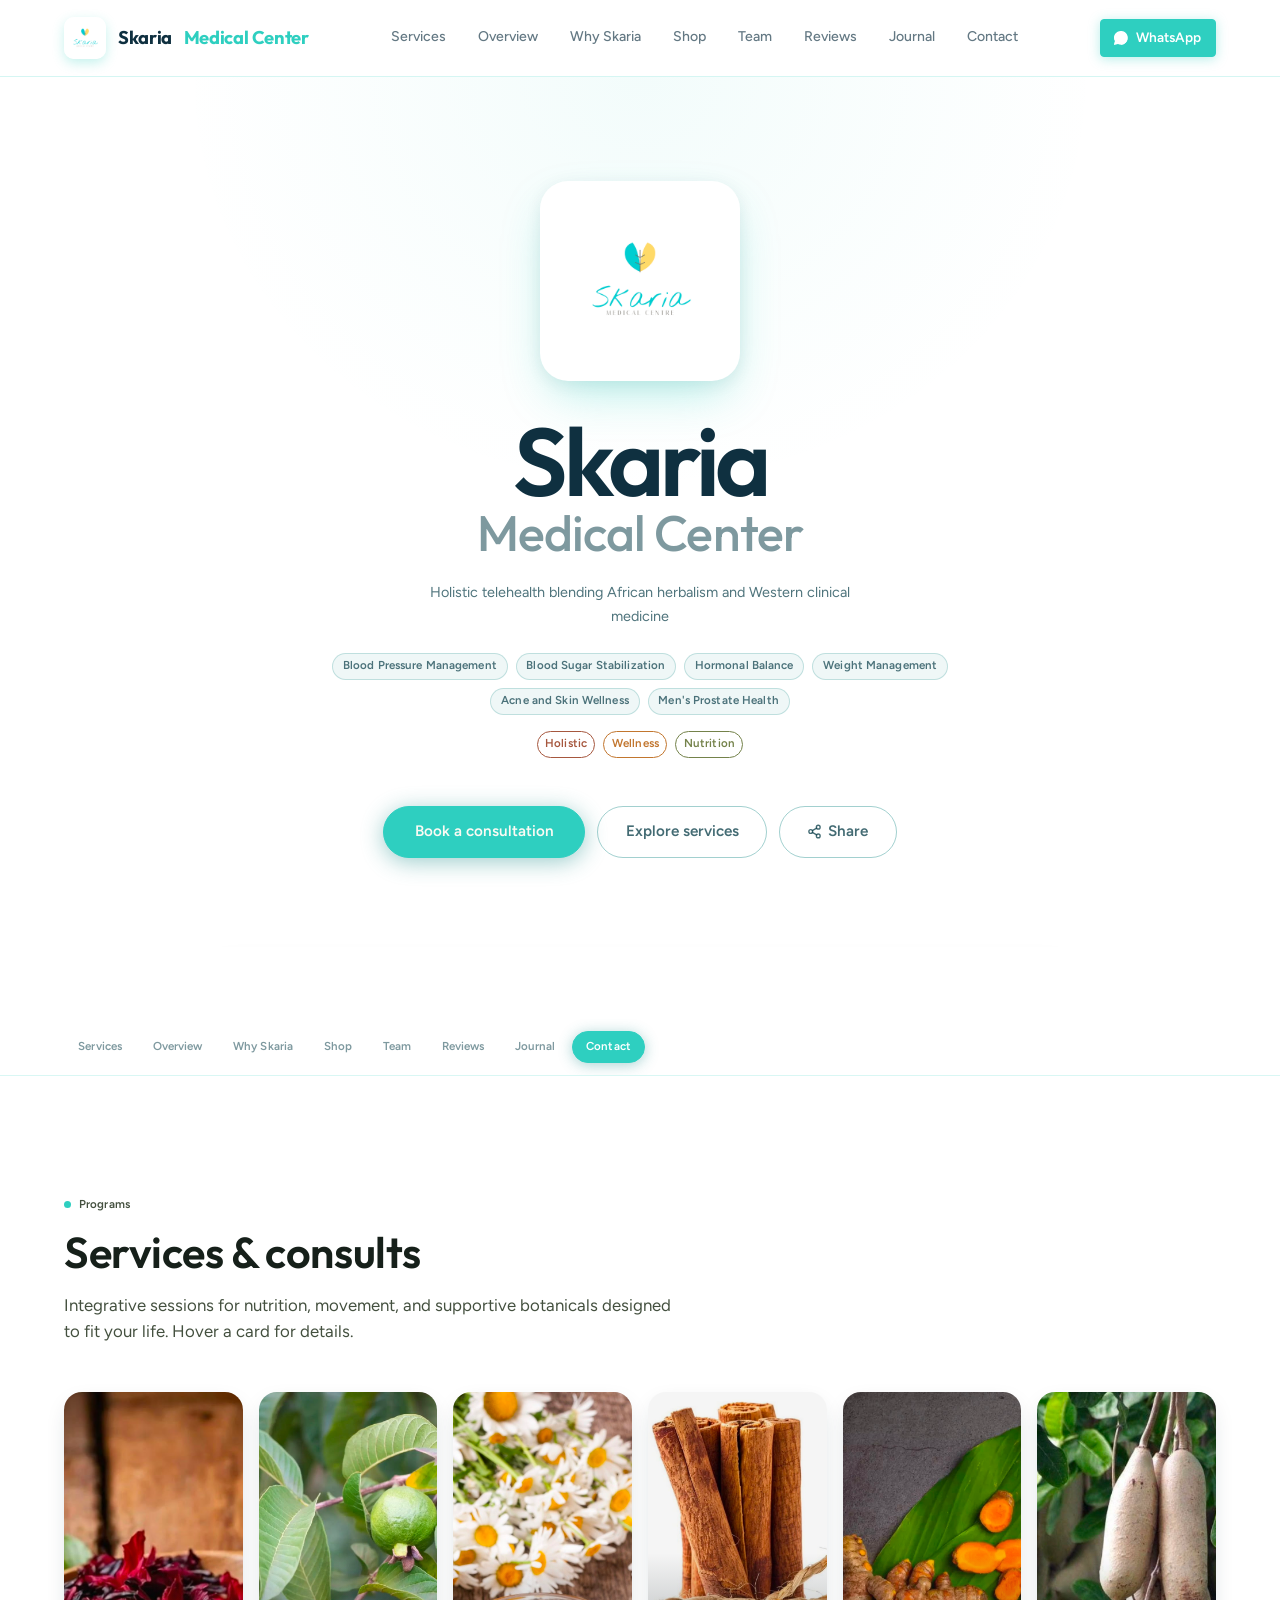
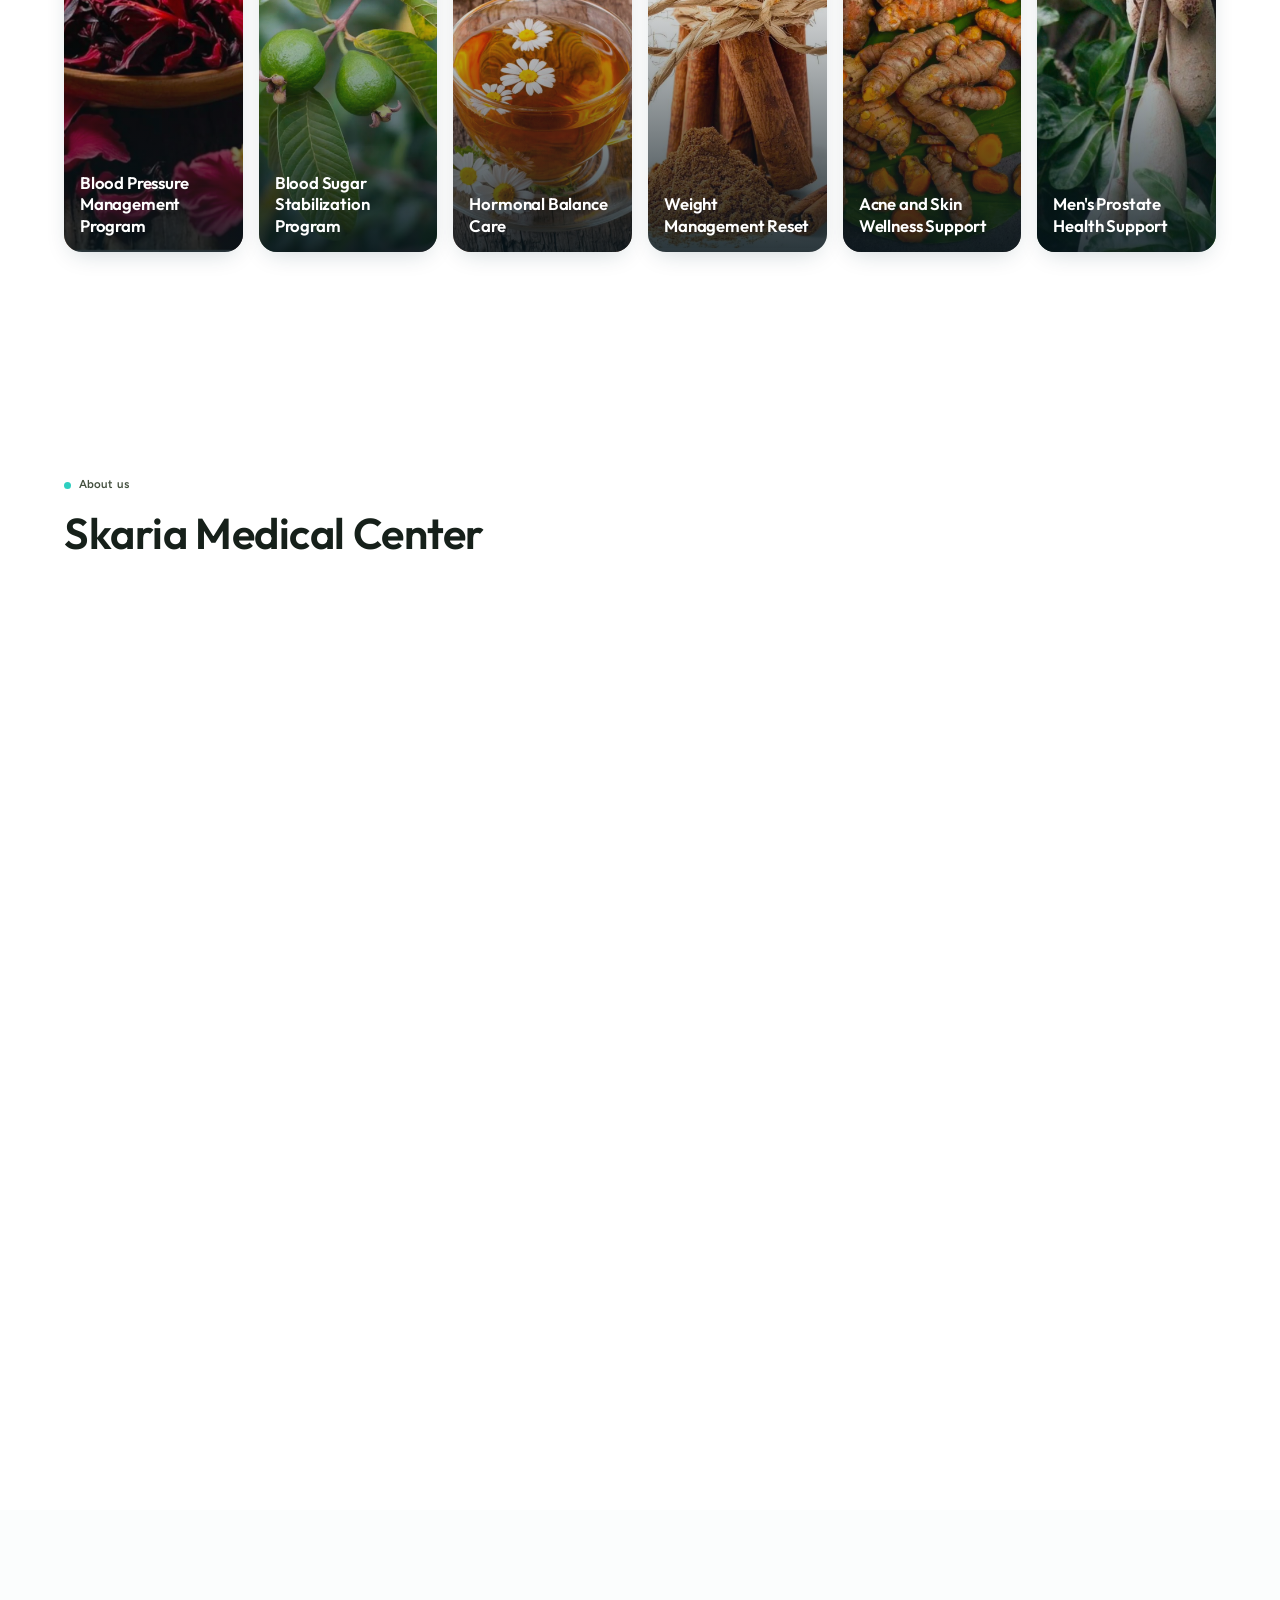
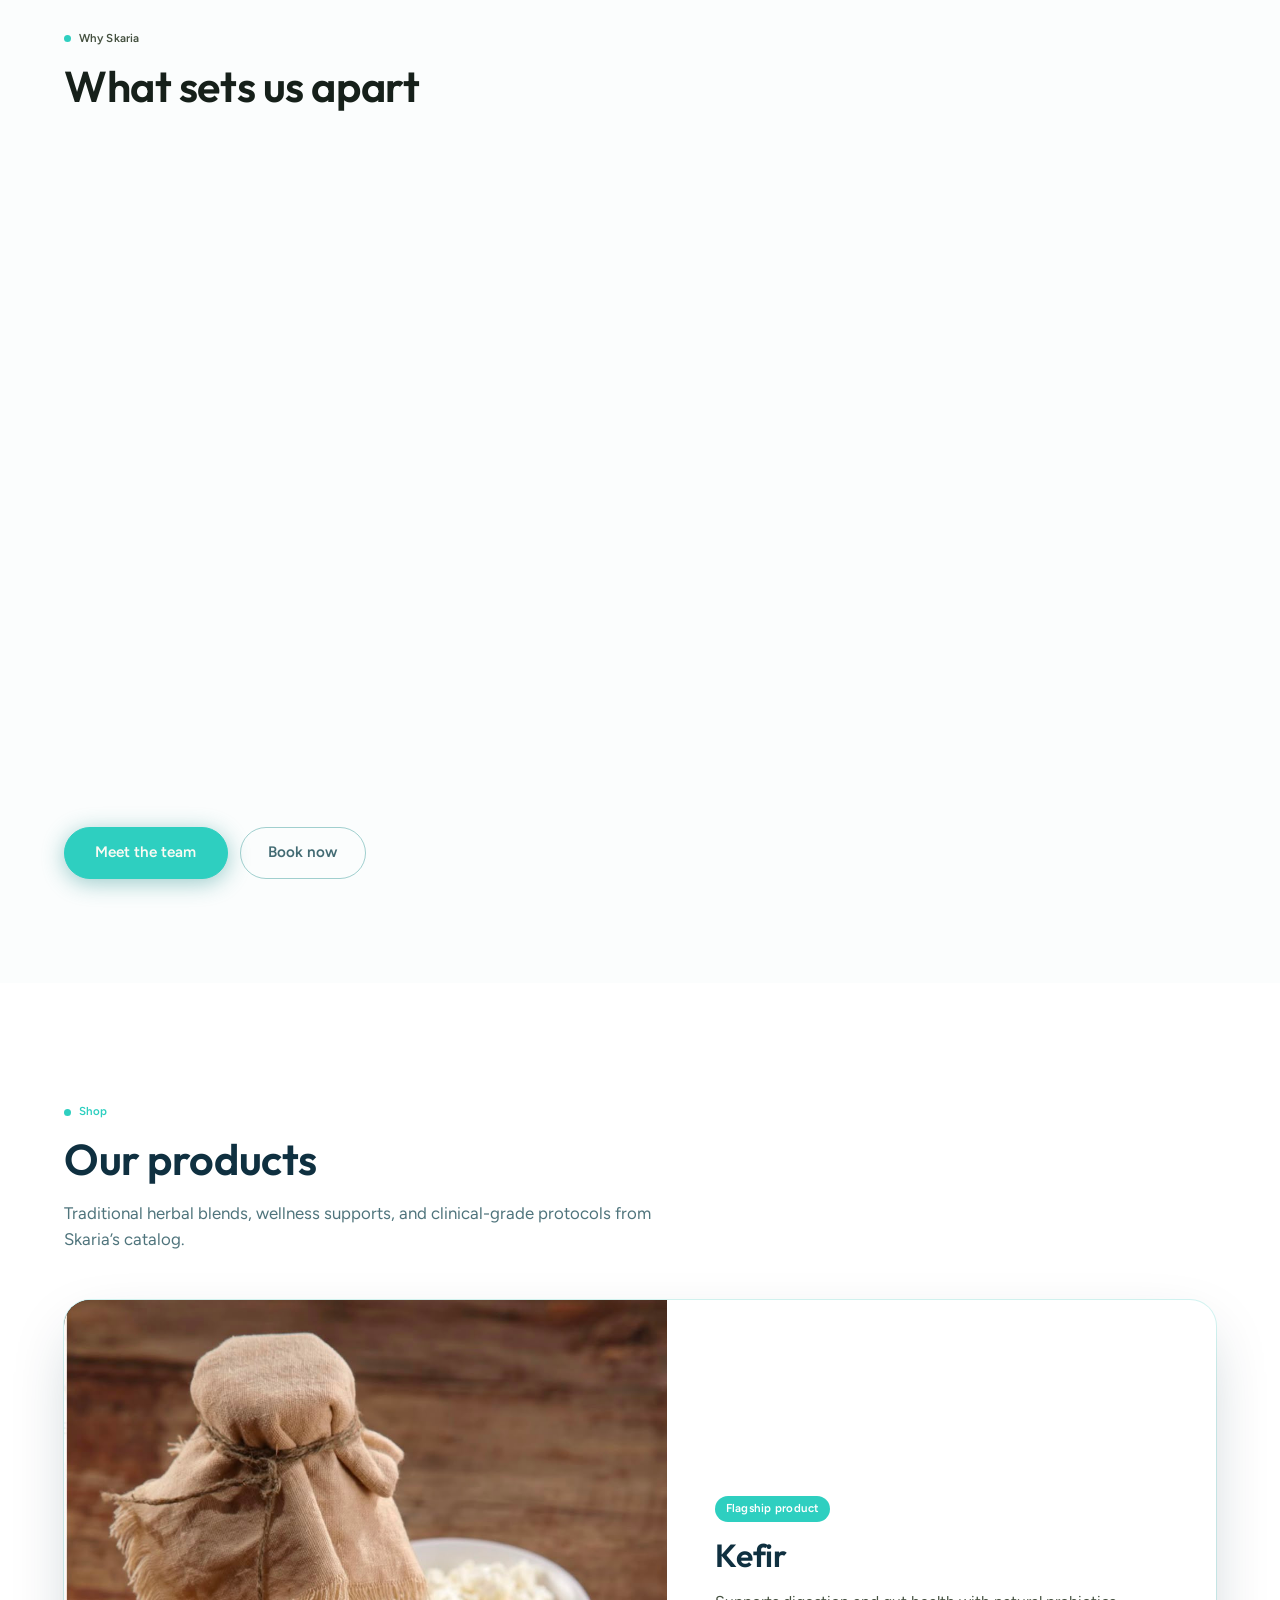
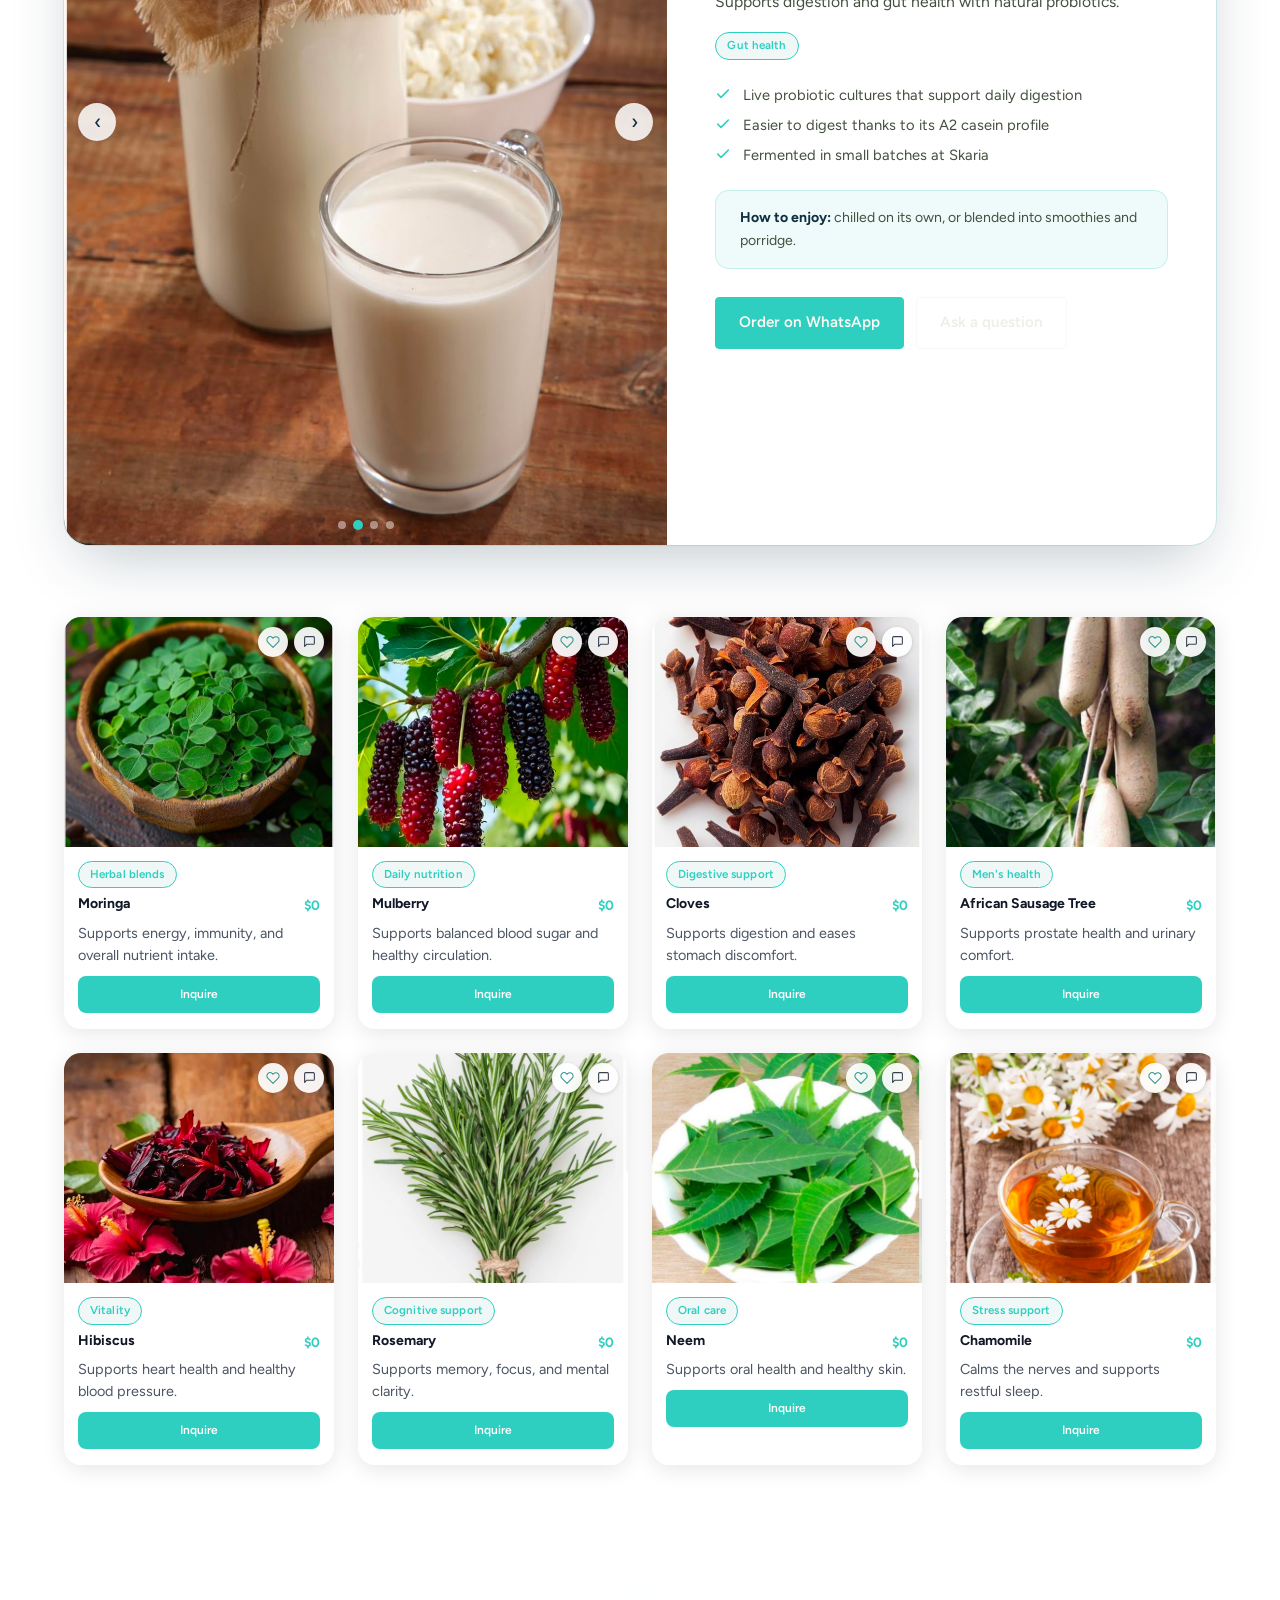
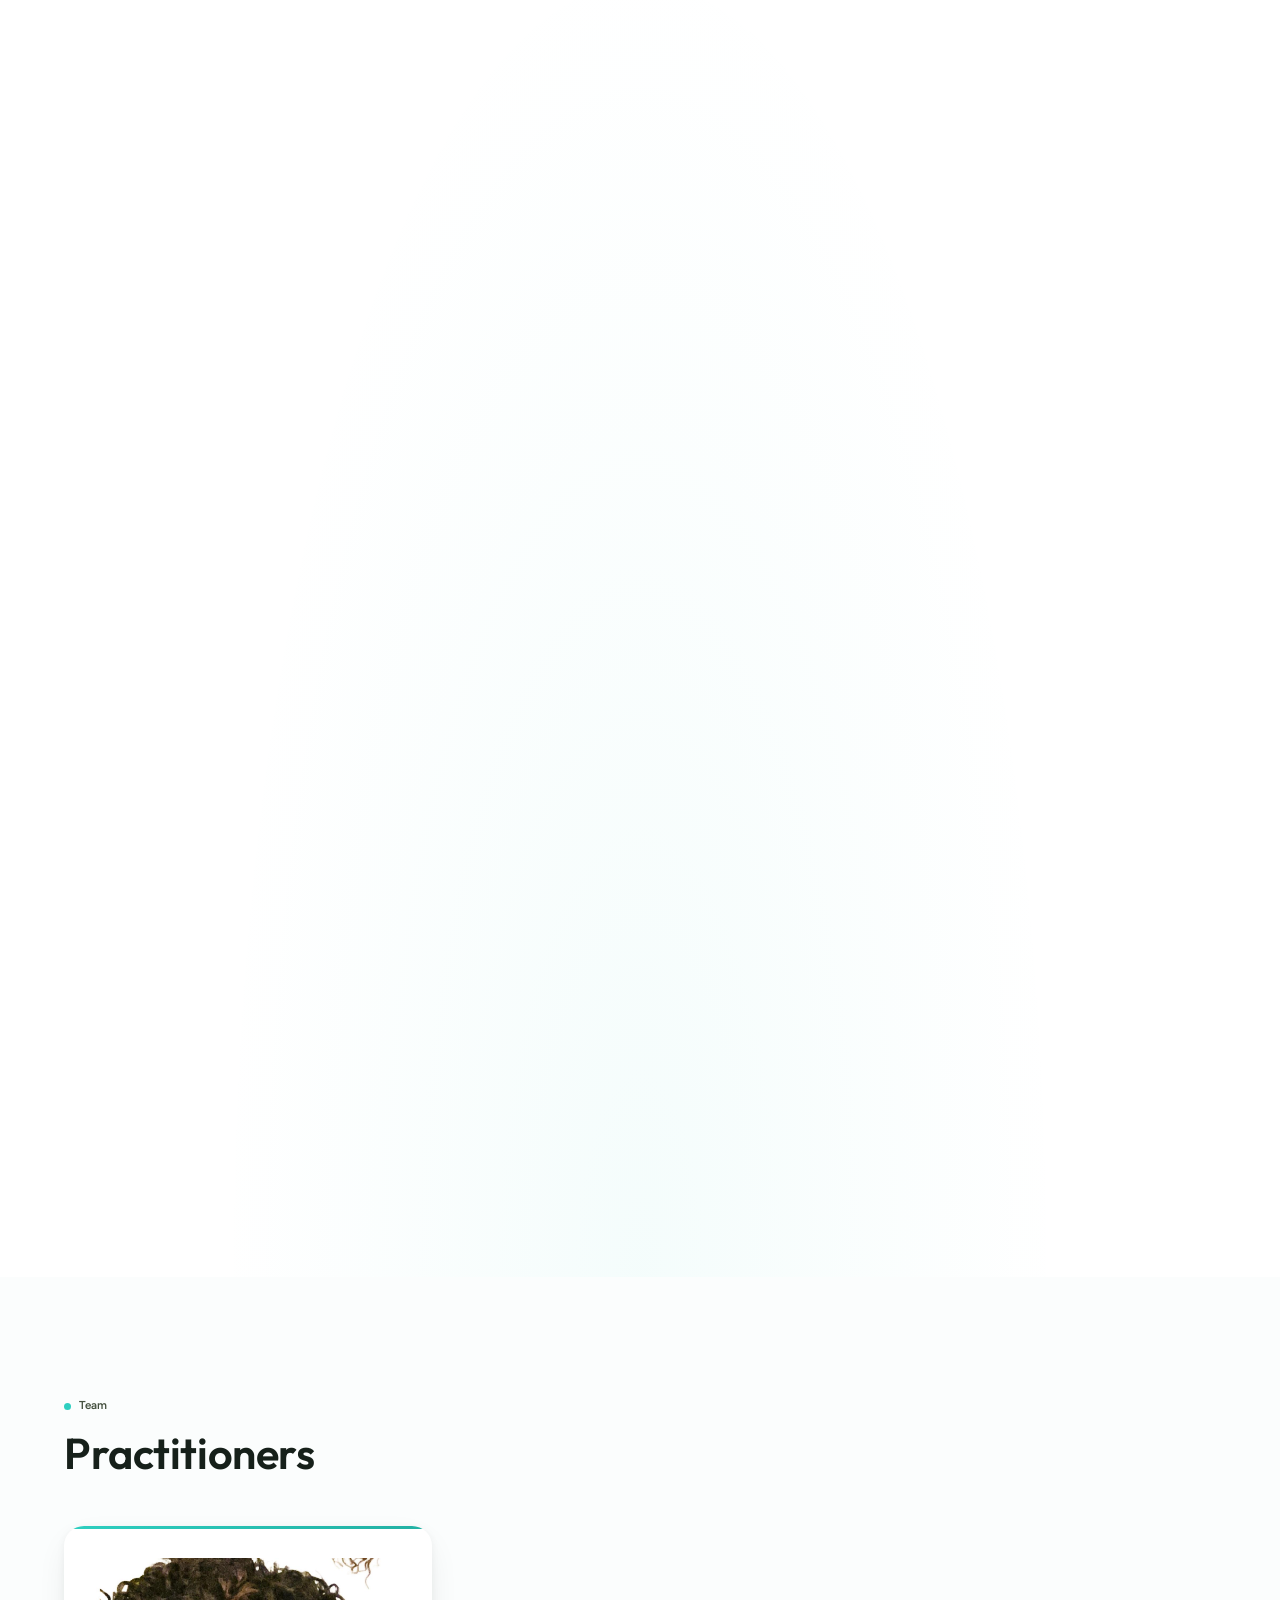
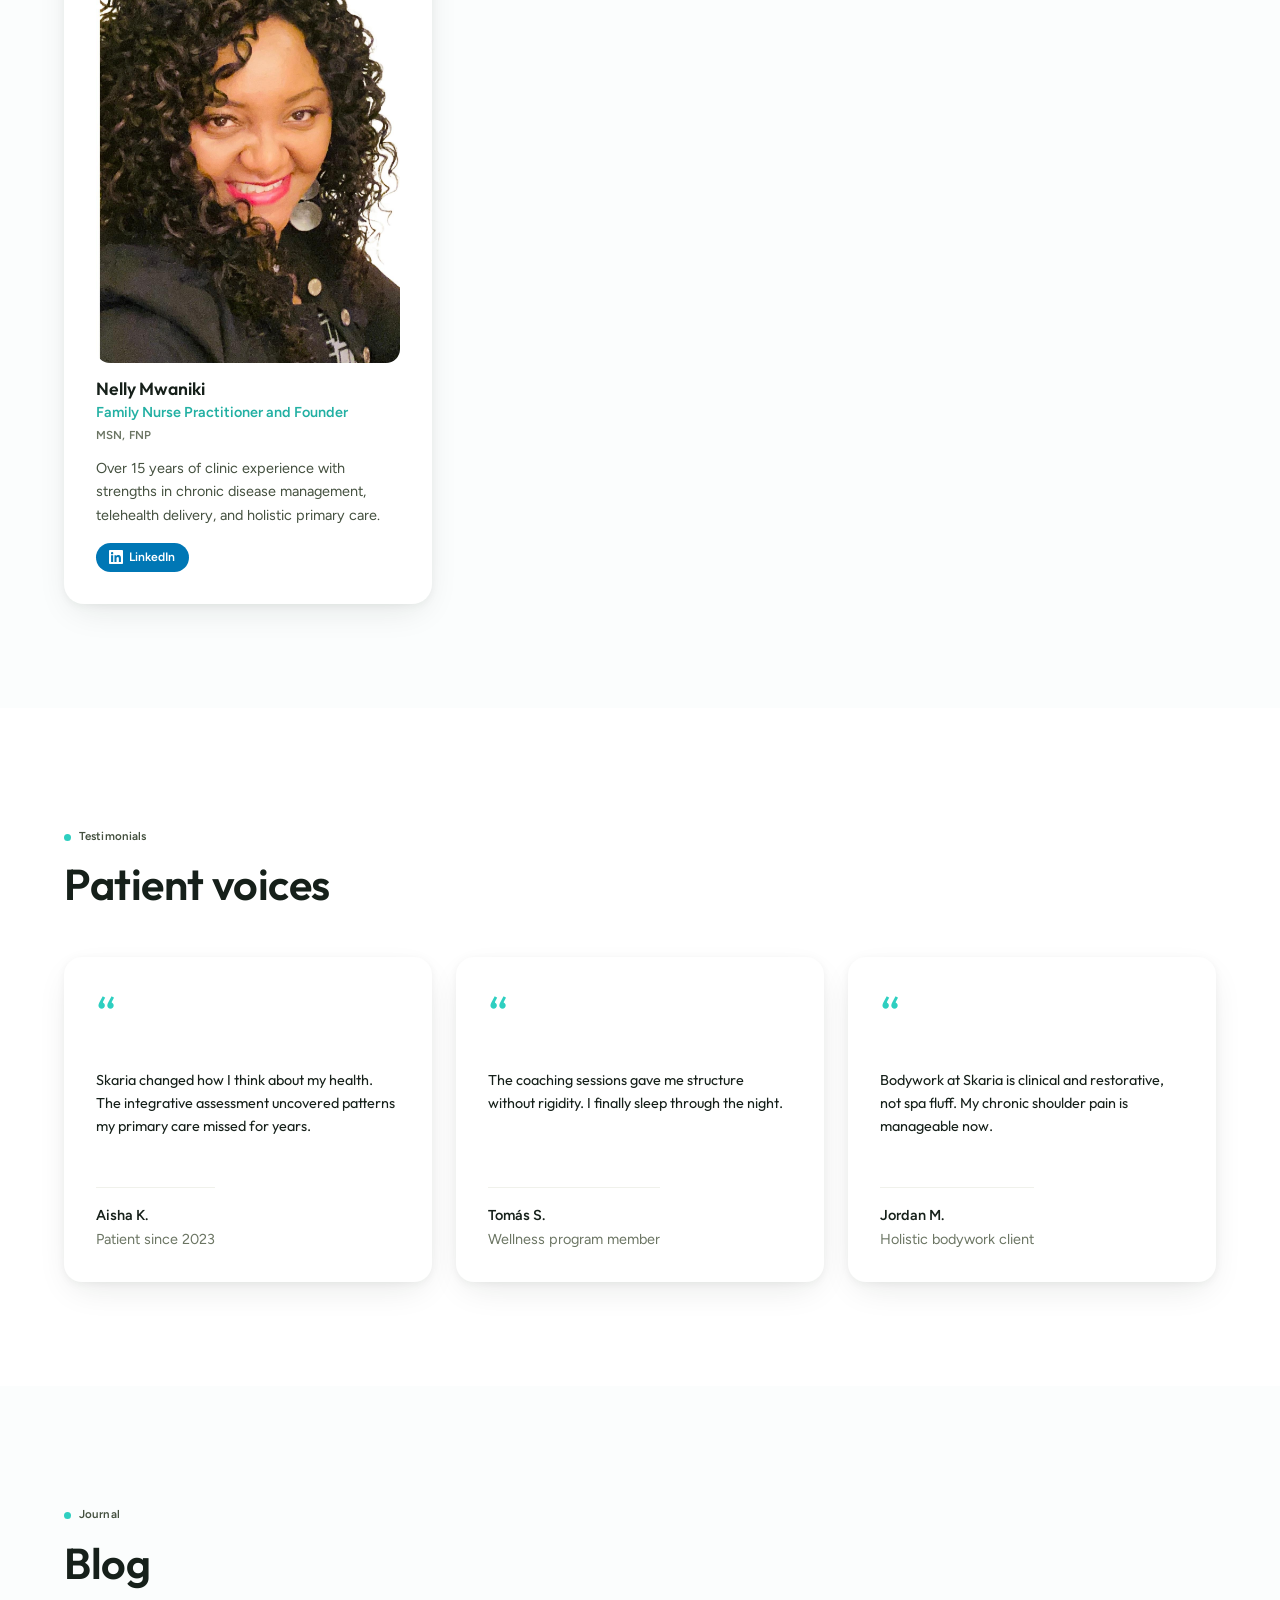
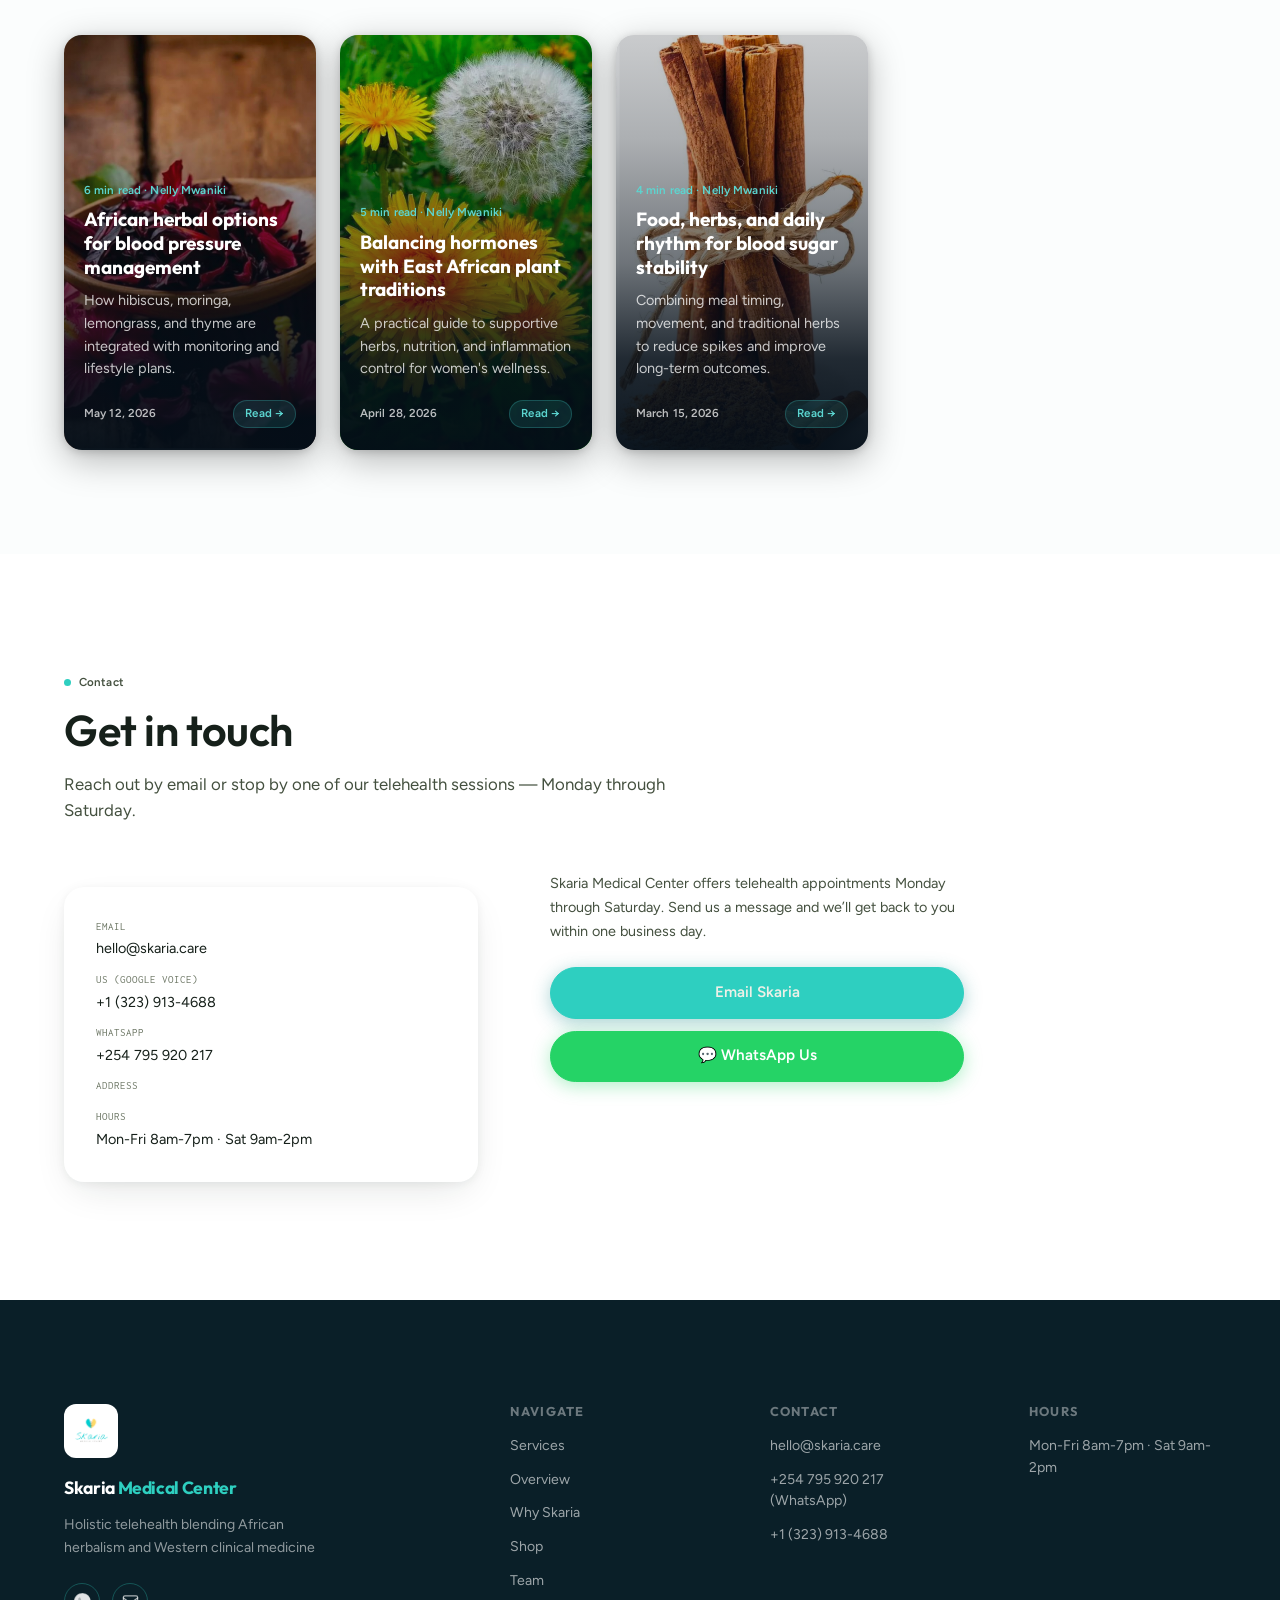
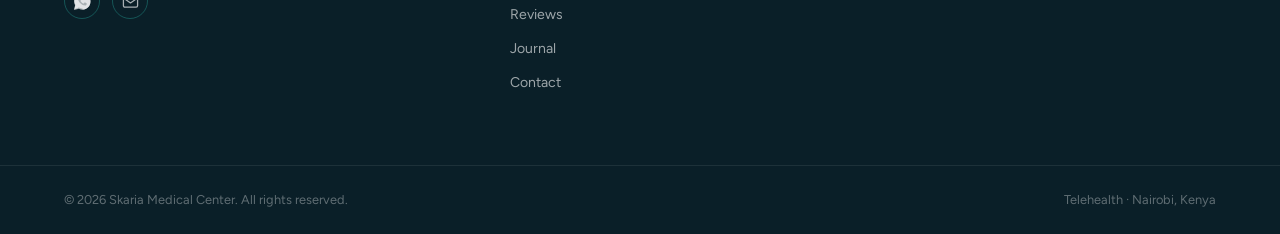
==== commit 9e7406db: "Make Skaria the domain root; move oneMedicare directory to directory.html Swap skaria.html -> index." ====
--- a/index.html
+++ b/index.html
@@ -3,121 +3,21 @@
 <head>
   <meta charset="UTF-8" />
   <meta name="viewport" content="width=device-width, initial-scale=1.0" />
-  <meta name="description" content="oneMedicare is a multi-tenant health and wellness platform for hospitals, practices, and the people they care for." />
-  <title>oneMedicare | A multi-tenant journal of care</title>
+  <meta name="description" content="Skaria Medical Center: holistic telehealth specialties, products, remedies, team, and contact." />
+  <title>Skaria Medical Center</title>
+  <link rel="icon" type="image/png" href="assets/skaria-logo.png" />
   <link rel="stylesheet" href="assets/styles.css" />
+  <link rel="stylesheet" href="assets/skaria.css" />
 </head>
-<body>
-  <header class="site-header" data-site-header data-active="home"></header>
-
-  <main>
-    <section class="hero section">
-      <div class="container hero-grid">
-        <div class="hero-copy">
-          <p class="eyebrow">Vol. 01 · Issue 01</p>
-          <h1>One platform for hospitals, <em>wellness</em> practices, &amp; the people they care for.</h1>
-          <p class="lede">
-            oneMedicare connects multi-category care centers in psychology, nutrition, holistic, wellness,
-            physical therapy, and more on a single tenant-isolated platform built for trust.
-          </p>
-          <div class="hero-actions">
-            <a href="onboard.html" class="btn btn-primary">Onboard a center →</a>
-            <a href="centers.html" class="btn btn-ghost">Browse the directory</a>
-          </div>
-          <div class="hero-meta">
-            <div class="hero-meta-item">
-              <span class="num">7+</span>
-              <span class="label">Sample centers</span>
-            </div>
-            <div class="hero-meta-item">
-              <span class="num">5</span>
-              <span class="label">Core categories</span>
-            </div>
-            <div class="hero-meta-item">
-              <span class="num">1</span>
-              <span class="label">Schema per tenant</span>
-            </div>
-          </div>
-        </div>
-        <div class="hero-scene-wrap">
-          <div class="hero-scene" id="homeHeroScene" data-hero-scene tabindex="0" aria-label="Interactive center preview. Move pointer to explore centers.">
-            <div class="hero-scene__ambient" aria-hidden="true">
-              <span class="hero-orb hero-orb--a"></span>
-              <span class="hero-orb hero-orb--b"></span>
-              <span class="hero-orb hero-orb--c"></span>
-              <span class="hero-scene__grid"></span>
-            </div>
-            <div class="hero-scene__stage" data-scene-stage>
-              <div class="hero-scene__orbit" data-scene-orbit role="listbox" aria-label="Select a center"></div>
-              <article class="glass-core" data-glass-core aria-live="polite"></article>
-            </div>
-            <p class="hero-scene__hint" aria-hidden="true">Move to explore · Click a card</p>
-          </div>
-        </div>
-      </div>
-    </section>
-
-    <section class="section section--rule-top">
-      <div class="container">
-        <div class="section-head reveal">
-          <p class="eyebrow">Platform</p>
-          <h2>Built for multi-tenant care at scale.</h2>
-          <p>Schema isolation, unified identity, and category-flexible centers, designed for healthcare credibility.</p>
-        </div>
-        <div class="ledger-grid" id="valueGrid"></div>
-      </div>
-    </section>
-
-    <section class="section section--rule-top band-paper-deep">
-      <div class="container">
-        <div class="section-head reveal">
-          <p class="eyebrow">Categories</p>
-          <h2>Every specialty, one directory.</h2>
-          <p>Centers may carry one or many practice types. Filter the directory by category or explore them all.</p>
-        </div>
-        <div class="category-grid" id="categoryGrid"></div>
-      </div>
-    </section>
-
-    <section class="section section--rule-top">
-      <div class="container">
-        <div class="section-head reveal">
-          <p class="eyebrow">Featured</p>
-          <h2>Centers on the platform.</h2>
-          <p>Skaria leads this edition with holistic and wellness care in Portland, alongside centers across the country.</p>
-        </div>
-        <div class="featured-layout" id="featuredLayout"></div>
-      </div>
-    </section>
-
-    <section class="section section--rule-top band-paper-deep">
-      <div class="container">
-        <div class="section-head section-head--center reveal">
-          <p class="eyebrow">Voices</p>
-          <h2>What practitioners are saying.</h2>
-        </div>
-        <div class="testimonial-grid" id="testimonialGrid"></div>
-      </div>
-    </section>
-
-    <section class="section section--tight">
-      <div class="container">
-        <div class="cta-banner reveal">
-          <p class="eyebrow">Ready to launch?</p>
-          <h2>Bring your center to oneMedicare.</h2>
-          <p>Apply in minutes. Provision a tenant, add practitioners, and go live. All static for now, production-ready in design.</p>
-          <div class="cta-actions">
-            <a href="onboard.html" class="btn btn-primary">Start application</a>
-            <a href="iskaria.html" class="btn btn-ghost">See Skaria profile</a>
-          </div>
-        </div>
-      </div>
-    </section>
+<body id="centerProfile" data-center-slug="skaria">
+  <header class="site-header" data-site-header></header>
+  <main class="skaria-page" aria-label="Skaria Center page">
+    <section class="profile-hero" id="skariaHero" aria-label="Skaria hero"></section>
+    <section class="skaria-content" id="skariaContent" aria-label="Skaria content"></section>
   </main>
-
   <footer class="site-footer" data-site-footer></footer>
 
   <script src="assets/data.js"></script>
-  <script src="assets/app.js"></script>
+  <script src="assets/skaria.js"></script>
 </body>
 </html>
--- a/assets/skaria.css
+++ b/assets/skaria.css
@@ -0,0 +1,2180 @@
+/* =================================================================
+   iskaria.css — Complete design for Skaria Medical Center.
+   Scoped to: body#centerProfile[data-center-slug="skaria"]
+   Color scheme: Skaria teal #319795 (from skaria.netlify.app)
+   ================================================================= */
+
+/* Skaria brand color overrides — teal replaces amber site-wide */
+#centerProfile[data-center-slug="skaria"] {
+  --color-amber:       #2ECFC0;   /* redirected → teal */
+  --color-amber-deep:  #22B0A3;   /* redirected → teal-deep */
+  --sk-teal:           #2ECFC0;
+  --sk-teal-deep:      #22B0A3;
+  --sk-teal-glow:      rgba(46, 207, 192, 0.22);
+  --sk-teal-faint:     rgba(46, 207, 192, 0.12);
+  background: #ffffff;
+  overflow-x: hidden;
+}
+
+/* Lean white bands everywhere instead of the tinted paper background */
+#centerProfile[data-center-slug="skaria"] .band-paper-deep {
+  background: #fbfdfd;
+}
+
+/* ─────────────────────────────────────────────────────────────────
+   HERO BACKGROUND
+   ───────────────────────────────────────────────────────────────── */
+#centerProfile[data-center-slug="skaria"] .profile-hero {
+  background: #ffffff;
+  position: relative;
+  overflow: hidden;
+  opacity: 0;
+  transform: translateY(14px);
+  transition: opacity 0.7s var(--ease), transform 0.7s var(--ease);
+}
+#centerProfile[data-center-slug="skaria"] .profile-hero.is-visible {
+  opacity: 1;
+  transform: none;
+}
+
+/* Faint ambient wash — kept minimal so the background stays lean and white */
+#centerProfile[data-center-slug="skaria"] .profile-hero::before {
+  content: "";
+  position: absolute;
+  inset: 0;
+  background: radial-gradient(ellipse 60% 80% at 50% 0%, rgba(46, 207, 192, 0.06) 0%, transparent 60%);
+  pointer-events: none;
+  z-index: 0;
+}
+
+/* ─────────────────────────────────────────────────────────────────
+   HERO — centered, single-column (TCM-style banner)
+   ───────────────────────────────────────────────────────────────── */
+#centerProfile[data-center-slug="skaria"] .skaria-hero-centered {
+  position: relative;
+  z-index: 1;
+  display: flex;
+  flex-direction: column;
+  align-items: center;
+  text-align: center;
+  max-width: 760px;
+  margin: 0 auto;
+  padding-top: var(--space-9);
+  padding-bottom: var(--space-6);
+}
+#centerProfile[data-center-slug="skaria"] .skaria-hero-centered .exp-tags-row,
+#centerProfile[data-center-slug="skaria"] .skaria-hero-centered .pill-row,
+#centerProfile[data-center-slug="skaria"] .skaria-hero-centered .profile-hero-actions {
+  justify-content: center;
+}
+#centerProfile[data-center-slug="skaria"] .skaria-hero-centered .skaria-tagline {
+  max-width: 52ch;
+  margin-left: auto;
+  margin-right: auto;
+}
+
+/* Stats strip — horizontal band below the hero copy */
+#centerProfile[data-center-slug="skaria"] .skaria-hero-stats-strip {
+  position: relative;
+  z-index: 1;
+  display: flex;
+  flex-wrap: wrap;
+  justify-content: center;
+  gap: var(--space-8);
+  background: rgba(255, 255, 255, 0.70);
+  border: 1px solid rgba(49, 151, 149, 0.18);
+  border-radius: 22px;
+  padding: var(--space-6) var(--space-8);
+  backdrop-filter: blur(20px);
+  -webkit-backdrop-filter: blur(20px);
+  box-shadow: 0 16px 48px rgba(49, 151, 149, 0.14), inset 0 1px 0 rgba(255, 255, 255, 0.8);
+  margin-inline: auto;
+  margin-bottom: calc(-1 * var(--space-9));
+  transform: translateY(50%);
+  max-width: 880px;
+}
+#centerProfile[data-center-slug="skaria"] .hero-stat {
+  display: flex;
+  flex-direction: column;
+  align-items: center;
+  gap: 4px;
+  min-width: 90px;
+}
+#centerProfile[data-center-slug="skaria"] .hero-stat .star {
+  color: var(--color-amber);
+  font-size: 1rem;
+}
+#centerProfile[data-center-slug="skaria"] .hero-stat-num {
+  font-family: var(--font-display);
+  font-size: 1.8rem;
+  letter-spacing: -0.02em;
+  color: #0f3040;
+}
+#centerProfile[data-center-slug="skaria"] .hero-stat-label {
+  font-family: var(--font-mono);
+  font-size: 0.62rem;
+  text-transform: uppercase;
+  letter-spacing: 0.08em;
+  color: rgba(20, 70, 80, 0.55);
+}
+
+/* Extra breathing room so content below clears the overlapping strip */
+#centerProfile[data-center-slug="skaria"] .skaria-in-page-nav {
+  margin-top: var(--space-8);
+}
+
+/* ─────────────────────────────────────────────────────────────────
+   HERO COPY
+   ───────────────────────────────────────────────────────────────── */
+#centerProfile[data-center-slug="skaria"] .breadcrumb {
+  font-size: 0.76rem;
+  color: rgba(20, 70, 80, 0.55);
+  display: flex;
+  align-items: center;
+  gap: 0.4em;
+}
+#centerProfile[data-center-slug="skaria"] .breadcrumb a {
+  color: rgba(20, 70, 80, 0.65);
+  transition: color 0.15s;
+}
+#centerProfile[data-center-slug="skaria"] .breadcrumb a:hover { color: var(--sk-teal); }
+
+#centerProfile[data-center-slug="skaria"] .skaria-subbrand {
+  font-family: var(--font-mono);
+  text-transform: uppercase;
+  letter-spacing: 0.16em;
+  font-size: 0.72rem;
+  color: rgba(20, 70, 80, 0.55);
+  margin-top: var(--space-5);
+}
+
+#centerProfile[data-center-slug="skaria"] .skaria-title {
+  font-size: clamp(3.4rem, 2rem + 5.5vw, 6rem);
+  letter-spacing: -0.045em;
+  line-height: 0.92;
+  color: #0f3040;
+  margin-top: var(--space-3);
+  display: block;
+}
+
+#centerProfile[data-center-slug="skaria"] .skaria-title em {
+  display: block;
+  font-style: normal;
+  font-size: 0.52em;
+  letter-spacing: -0.02em;
+  color: rgba(20, 70, 80, 0.55);
+  margin-top: 0.1em;
+  font-weight: 500;
+}
+
+#centerProfile[data-center-slug="skaria"] .skaria-tagline {
+  color: rgba(20, 70, 80, 0.75);
+  margin-top: var(--space-5);
+  font-size: 1.05rem;
+  max-width: 58ch;
+  line-height: 1.68;
+}
+
+/* Skaria logo in hero — the one thing that should pop off the white page */
+#centerProfile[data-center-slug="skaria"] .skaria-logo-wrap {
+  margin-bottom: var(--space-5);
+  display: inline-flex;
+  padding: var(--space-4);
+  border-radius: 28px;
+  background: #fff;
+  box-shadow: 0 20px 48px -12px rgba(46, 207, 192, 0.38), 0 4px 16px rgba(15, 48, 64, 0.08);
+}
+#centerProfile[data-center-slug="skaria"] .skaria-logo-img {
+  width: 168px;
+  height: 168px;
+  object-fit: contain;
+  border-radius: 18px;
+  border: none;
+  background: transparent;
+  backdrop-filter: none;
+  -webkit-backdrop-filter: none;
+  box-shadow: none;
+}
+
+/* Experience tags */
+#centerProfile[data-center-slug="skaria"] .exp-tags-row {
+  display: flex;
+  flex-wrap: wrap;
+  gap: var(--space-2);
+  margin-top: var(--space-5);
+}
+
+#centerProfile[data-center-slug="skaria"] .exp-tag {
+  font-family: var(--font-mono);
+  font-size: 0.68rem;
+  letter-spacing: 0.05em;
+  text-transform: uppercase;
+  padding: 0.32em 0.85em;
+  border-radius: var(--radius-full);
+  background: rgba(49, 151, 149, 0.08);
+  border: 1px solid rgba(49, 151, 149, 0.25);
+  color: rgba(20, 70, 80, 0.75);
+  transition: border-color 0.15s, background 0.15s;
+}
+#centerProfile[data-center-slug="skaria"] .exp-tag:hover {
+  border-color: var(--sk-teal);
+  color: var(--sk-teal);
+  background: rgba(49, 151, 149, 0.1);
+}
+
+/* Category pills */
+#centerProfile[data-center-slug="skaria"] .profile-hero .pill-row { margin-top: var(--space-4); }
+#centerProfile[data-center-slug="skaria"] .profile-hero .pill {
+  background: transparent;
+  border-color: rgba(49, 151, 149, 0.30);
+  color: rgba(20, 70, 80, 0.70);
+  font-size: 0.68rem;
+}
+#centerProfile[data-center-slug="skaria"] .profile-hero .pill[data-category] {
+  border-color: var(--cat-color);
+  color: var(--cat-color);
+}
+
+/* Hero CTAs */
+#centerProfile[data-center-slug="skaria"] .profile-hero-actions {
+  display: flex;
+  flex-wrap: wrap;
+  gap: var(--space-3);
+  margin-top: var(--space-7);
+}
+#centerProfile[data-center-slug="skaria"] .profile-hero-actions .btn-amber {
+  border-radius: var(--radius-full);
+  padding: 0.88em 2em;
+  box-shadow: 0 4px 22px rgba(49, 151, 149, 0.48);
+}
+#centerProfile[data-center-slug="skaria"] .profile-hero-actions .btn-amber:hover {
+  background: var(--color-amber-deep);
+  border-color: var(--color-amber-deep);
+}
+#centerProfile[data-center-slug="skaria"] .profile-hero-actions .btn-outline-light {
+  border-radius: var(--radius-full);
+  border-color: rgba(49, 151, 149, 0.45);
+  color: rgba(20, 70, 80, 0.80);
+  padding: 0.88em 1.8em;
+}
+#centerProfile[data-center-slug="skaria"] .profile-hero-actions .btn-outline-light:hover {
+  border-color: var(--sk-teal);
+  color: var(--sk-teal);
+  background: rgba(49, 151, 149, 0.08);
+}
+
+/* ─────────────────────────────────────────────────────────────────
+   STATS CARD (right of hero)
+   ───────────────────────────────────────────────────────────────── */
+#centerProfile[data-center-slug="skaria"] .profile-stats-card {
+  background: rgba(255, 255, 255, 0.70);
+  border: 1px solid rgba(49, 151, 149, 0.18);
+  border-radius: 24px;
+  padding: var(--space-7);
+  backdrop-filter: blur(20px);
+  -webkit-backdrop-filter: blur(20px);
+  box-shadow: 0 16px 48px rgba(49, 151, 149, 0.14), inset 0 1px 0 rgba(255, 255, 255, 0.8);
+  align-self: center;
+}
+
+#centerProfile[data-center-slug="skaria"] .profile-stats-card .rating-line {
+  display: flex;
+  align-items: baseline;
+  gap: var(--space-2);
+  font-size: 2.8rem;
+  font-family: var(--font-display);
+  letter-spacing: -0.03em;
+  color: #0f3040;
+}
+#centerProfile[data-center-slug="skaria"] .profile-stats-card .rating-line .star {
+  color: var(--color-amber);
+  font-size: 1.6rem;
+}
+#centerProfile[data-center-slug="skaria"] .profile-stats-card .rating-count {
+  font-size: 0.74rem;
+  letter-spacing: 0.06em;
+  color: rgba(20, 70, 80, 0.50);
+  font-family: var(--font-mono);
+  margin-top: 2px;
+}
+
+#centerProfile[data-center-slug="skaria"] .stat-row {
+  display: grid;
+  grid-template-columns: repeat(3, 1fr);
+  gap: var(--space-3);
+  margin-top: var(--space-6);
+  padding-top: var(--space-6);
+  border-top: 1px solid rgba(49, 151, 149, 0.18);
+}
+#centerProfile[data-center-slug="skaria"] .stat-row .num {
+  font-family: var(--font-display);
+  font-size: 2rem;
+  letter-spacing: -0.02em;
+  color: #0f3040;
+  display: block;
+}
+#centerProfile[data-center-slug="skaria"] .stat-row .label {
+  font-family: var(--font-mono);
+  font-size: 0.6rem;
+  text-transform: uppercase;
+  letter-spacing: 0.06em;
+  color: rgba(20, 70, 80, 0.50);
+  margin-top: 4px;
+  display: block;
+}
+
+/* Vision block inside stats card */
+#centerProfile[data-center-slug="skaria"] .stats-vision-block {
+  margin-top: var(--space-5);
+  padding-top: var(--space-5);
+  border-top: 1px solid rgba(49, 151, 149, 0.18);
+}
+#centerProfile[data-center-slug="skaria"] .stats-vision-eye {
+  font-family: var(--font-mono);
+  font-size: 0.64rem;
+  text-transform: uppercase;
+  letter-spacing: 0.12em;
+  color: var(--sk-teal);
+  margin-bottom: var(--space-2);
+}
+#centerProfile[data-center-slug="skaria"] .stats-vision-body {
+  font-size: 0.82rem;
+  color: rgba(20, 70, 80, 0.72);
+  line-height: 1.62;
+}
+
+/* Contact list inside card */
+#centerProfile[data-center-slug="skaria"] .profile-stats-card .contact-list dt {
+  color: rgba(20, 70, 80, 0.50);
+  font-size: 0.64rem;
+  letter-spacing: 0.1em;
+}
+#centerProfile[data-center-slug="skaria"] .profile-stats-card .contact-list dd {
+  color: rgba(20, 70, 80, 0.80);
+  font-size: 0.84rem;
+}
+#centerProfile[data-center-slug="skaria"] .profile-stats-card .contact-list a {
+  color: rgba(20, 70, 80, 0.80);
+}
+#centerProfile[data-center-slug="skaria"] .profile-stats-card .contact-list a:hover {
+  color: var(--sk-teal);
+}
+
+/* ─────────────────────────────────────────────────────────────────
+   IN-PAGE STICKY NAV
+   ───────────────────────────────────────────────────────────────── */
+#centerProfile[data-center-slug="skaria"] .skaria-in-page-nav {
+  background: rgba(255, 255, 255, 0.94);
+  border-bottom: 1px solid rgba(46, 207, 192, 0.18);
+  backdrop-filter: blur(14px);
+  -webkit-backdrop-filter: blur(14px);
+  position: sticky;
+  top: 76px;
+  z-index: 50;
+}
+
+#centerProfile[data-center-slug="skaria"] .skaria-tabs {
+  display: flex;
+  align-items: center;
+  gap: 2px;
+  padding-block: var(--space-3);
+  overflow-x: auto;
+  -webkit-overflow-scrolling: touch;
+  scrollbar-width: none;
+}
+#centerProfile[data-center-slug="skaria"] .skaria-tabs::-webkit-scrollbar { display: none; }
+
+#centerProfile[data-center-slug="skaria"] .skaria-tab {
+  font-family: var(--font-mono);
+  font-size: 0.75rem;
+  letter-spacing: 0.04em;
+  padding: 0.5em 1.15em;
+  border-radius: var(--radius-full);
+  color: rgba(20, 70, 80, 0.55);
+  border: 1px solid transparent;
+  white-space: nowrap;
+  transition: all 0.15s var(--ease);
+  display: inline-block;
+}
+#centerProfile[data-center-slug="skaria"] .skaria-tab:hover {
+  color: rgba(20, 70, 80, 0.90);
+  border-color: rgba(46, 207, 192, 0.25);
+  background: rgba(46, 207, 192, 0.07);
+}
+#centerProfile[data-center-slug="skaria"] .skaria-tab.is-active {
+  background: var(--sk-teal);
+  border-color: var(--sk-teal);
+  color: #fff;
+  box-shadow: 0 2px 14px rgba(49, 151, 149, 0.42);
+}
+
+/* ─────────────────────────────────────────────────────────────────
+   SECTION SCROLL MARGIN (clears header + in-page nav)
+   ───────────────────────────────────────────────────────────────── */
+#centerProfile[data-center-slug="skaria"] .skaria-sec {
+  scroll-margin-top: calc(76px + 52px);
+}
+
+/* ─────────────────────────────────────────────────────────────────
+   OVERVIEW — Mission / Vision cards
+   ───────────────────────────────────────────────────────────────── */
+#centerProfile[data-center-slug="skaria"] .vm-grid {
+  display: grid;
+  grid-template-columns: 1fr 1fr;
+  gap: var(--space-5);
+  margin-bottom: var(--space-8);
+}
+
+#centerProfile[data-center-slug="skaria"] .vm-card {
+  border-radius: 22px;
+  padding: var(--space-7);
+  display: flex;
+  flex-direction: column;
+  gap: var(--space-4);
+}
+
+#centerProfile[data-center-slug="skaria"] .vm-card--mission {
+  background: rgba(46, 207, 192, 0.10);
+  border: 1.5px solid rgba(46, 207, 192, 0.30);
+  position: relative;
+  overflow: hidden;
+}
+
+#centerProfile[data-center-slug="skaria"] .vm-card--vision {
+  background: rgba(49, 151, 149, 0.055);
+  border: 1.5px solid rgba(49, 151, 149, 0.22);
+}
+
+#centerProfile[data-center-slug="skaria"] .vm-label {
+  font-family: var(--font-mono);
+  font-size: 0.68rem;
+  text-transform: uppercase;
+  letter-spacing: 0.14em;
+  font-weight: 500;
+  position: relative;
+  z-index: 1;
+}
+#centerProfile[data-center-slug="skaria"] .vm-card--mission .vm-label { color: var(--color-amber); }
+#centerProfile[data-center-slug="skaria"] .vm-card--vision  .vm-label { color: var(--color-amber-deep); }
+
+#centerProfile[data-center-slug="skaria"] .vm-body {
+  font-size: 1.02rem;
+  line-height: 1.72;
+  position: relative;
+  z-index: 1;
+}
+#centerProfile[data-center-slug="skaria"] .vm-card--mission .vm-body { color: rgba(20, 70, 80, 0.85); }
+#centerProfile[data-center-slug="skaria"] .vm-card--vision  .vm-body { color: var(--color-ink-soft); }
+
+/* KPI tiles */
+#centerProfile[data-center-slug="skaria"] .about-kpis {
+  display: grid;
+  grid-template-columns: repeat(4, 1fr);
+  gap: var(--space-3);
+  margin-top: 0;
+  margin-bottom: var(--space-7);
+}
+
+#centerProfile[data-center-slug="skaria"] .about-kpi-card {
+  background: #fff;
+  border-radius: 18px;
+  padding: var(--space-5);
+  box-shadow: 0 2px 8px rgba(22, 32, 26, 0.06), 0 8px 28px -10px rgba(22, 32, 26, 0.13);
+  display: flex;
+  flex-direction: column;
+  gap: var(--space-1);
+}
+#centerProfile[data-center-slug="skaria"] .about-kpi-label {
+  font-family: var(--font-mono);
+  font-size: 0.64rem;
+  text-transform: uppercase;
+  letter-spacing: 0.1em;
+  color: var(--color-ink-faint);
+}
+#centerProfile[data-center-slug="skaria"] .about-kpi-value {
+  font-family: var(--font-display);
+  font-size: 2.1rem;
+  font-weight: 600;
+  letter-spacing: -0.03em;
+  color: var(--color-ink);
+}
+
+/* ─────────────────────────────────────────────────────────────────
+   OVERVIEW — two-column about grid (text left / photo right)
+   ───────────────────────────────────────────────────────────────── */
+#centerProfile[data-center-slug="skaria"] .skaria-about-grid {
+  display: grid;
+  grid-template-columns: 1.1fr 0.9fr;
+  gap: var(--space-8);
+  align-items: start;
+}
+#centerProfile[data-center-slug="skaria"] .skaria-about-text .vm-grid {
+  margin-bottom: var(--space-6);
+}
+#centerProfile[data-center-slug="skaria"] .skaria-about-photo-wrap {
+  border-radius: 24px;
+  overflow: hidden;
+  aspect-ratio: 4 / 5;
+  box-shadow: 0 16px 48px -10px rgba(22, 32, 26, 0.22);
+}
+#centerProfile[data-center-slug="skaria"] .skaria-about-photo {
+  width: 100%;
+  height: 100%;
+  object-fit: cover;
+  object-position: top center;
+  display: block;
+}
+#centerProfile[data-center-slug="skaria"] .skaria-about-logo {
+  width: 45%;
+  height: 45%;
+  object-fit: contain;
+  margin: auto;
+  display: block;
+}
+
+/* Founder strip */
+#centerProfile[data-center-slug="skaria"] .founder-strip {
+  display: flex;
+  gap: var(--space-5);
+  align-items: flex-start;
+  background: #fff;
+  border-left: 4px solid var(--color-amber);
+  border-radius: 0 18px 18px 0;
+  padding: var(--space-5) var(--space-6);
+  margin-top: var(--space-5);
+  box-shadow: 0 2px 8px rgba(22, 32, 26, 0.05), 0 10px 28px -10px rgba(22, 32, 26, 0.1);
+}
+#centerProfile[data-center-slug="skaria"] .founder-photo {
+  width: 72px;
+  height: 72px;
+  border-radius: 50%;
+  object-fit: cover;
+  object-position: top center;
+  flex-shrink: 0;
+  border: 2px solid var(--sk-teal);
+}
+#centerProfile[data-center-slug="skaria"] .founder-label {
+  font-family: var(--font-mono);
+  font-size: 0.66rem;
+  text-transform: uppercase;
+  letter-spacing: 0.12em;
+  color: var(--color-amber-deep);
+  flex-shrink: 0;
+  padding-top: 4px;
+}
+#centerProfile[data-center-slug="skaria"] .founder-body {
+  font-size: 0.9rem;
+  color: var(--color-ink-soft);
+  line-height: 1.68;
+}
+
+/* Share button */
+#centerProfile[data-center-slug="skaria"] .skaria-share-btn {
+  display: inline-flex;
+  align-items: center;
+  gap: 6px;
+  cursor: pointer;
+  background: transparent;
+  border: 1px solid rgba(46, 207, 192, 0.45);
+  color: rgba(20, 70, 80, 0.80);
+}
+#centerProfile[data-center-slug="skaria"] .skaria-share-btn:hover {
+  border-color: var(--sk-teal);
+  color: var(--sk-teal);
+  background: rgba(46, 207, 192, 0.08);
+}
+
+/* Integrates note */
+#centerProfile[data-center-slug="skaria"] .integrates-strip {
+  margin-top: var(--space-3);
+}
+#centerProfile[data-center-slug="skaria"] .integrates-strip p {
+  font-size: 0.92rem;
+  color: var(--color-ink-soft);
+  line-height: 1.65;
+}
+
+/* ─────────────────────────────────────────────────────────────────
+   WHY SKARIA — 3 differentiator cards + image
+   ───────────────────────────────────────────────────────────────── */
+#centerProfile[data-center-slug="skaria"] .why-grid {
+  display: grid;
+  grid-template-columns: 1fr 0.85fr;
+  gap: var(--space-8);
+  align-items: center;
+  margin-top: var(--space-7);
+  margin-bottom: var(--space-7);
+}
+#centerProfile[data-center-slug="skaria"] .why-cards {
+  display: flex;
+  flex-direction: column;
+  gap: var(--space-4);
+}
+#centerProfile[data-center-slug="skaria"] .why-card {
+  background: #fff;
+  border-left: 4px solid var(--sk-teal);
+  border-radius: 0 18px 18px 0;
+  padding: var(--space-5) var(--space-6);
+  box-shadow: 0 2px 8px rgba(22, 32, 26, 0.05), 0 10px 28px -10px rgba(22, 32, 26, 0.1);
+  transition: transform 0.3s var(--ease), box-shadow 0.3s var(--ease), opacity 0.6s var(--ease);
+}
+#centerProfile[data-center-slug="skaria"] .why-card:hover {
+  transform: translateX(5px);
+  box-shadow: 0 4px 14px rgba(22, 32, 26, 0.08), 0 20px 50px -12px rgba(22, 32, 26, 0.18);
+}
+#centerProfile[data-center-slug="skaria"] .why-card h3 {
+  font-size: 1.02rem;
+  color: #0f3040;
+  margin-bottom: var(--space-2);
+}
+#centerProfile[data-center-slug="skaria"] .why-card p {
+  font-size: 0.9rem;
+  color: var(--color-ink-soft);
+  line-height: 1.62;
+}
+#centerProfile[data-center-slug="skaria"] .why-media-collage {
+  position: relative;
+  aspect-ratio: 4 / 5;
+}
+#centerProfile[data-center-slug="skaria"] .why-media-tile {
+  position: absolute;
+  border-radius: 18px;
+  border: 4px solid #fff;
+  object-fit: cover;
+  box-shadow: 0 14px 34px -10px rgba(22, 32, 26, 0.30);
+}
+#centerProfile[data-center-slug="skaria"] .why-media-tile--a {
+  top: 0;
+  left: 6%;
+  width: 62%;
+  height: 54%;
+  z-index: 2;
+}
+#centerProfile[data-center-slug="skaria"] .why-media-tile--b {
+  bottom: 4%;
+  left: 0;
+  width: 46%;
+  height: 40%;
+  z-index: 1;
+}
+#centerProfile[data-center-slug="skaria"] .why-media-tile--c {
+  bottom: 0;
+  right: 2%;
+  width: 48%;
+  height: 44%;
+  z-index: 3;
+}
+#centerProfile[data-center-slug="skaria"] .why-media-logo {
+  position: absolute;
+  top: 6%;
+  right: 2%;
+  width: 62px;
+  height: 62px;
+  object-fit: contain;
+  background: #fff;
+  border-radius: 50%;
+  padding: 10px;
+  box-shadow: 0 10px 22px -4px rgba(46, 207, 192, 0.42);
+  z-index: 4;
+}
+
+/* ─────────────────────────────────────────────────────────────────
+   SCROLL-REVEAL — fade/rise-in as sections enter the viewport
+   ───────────────────────────────────────────────────────────────── */
+#centerProfile[data-center-slug="skaria"] .reveal-up {
+  opacity: 0;
+  transform: translateY(22px);
+  transition: opacity 0.6s var(--ease), transform 0.6s var(--ease);
+}
+#centerProfile[data-center-slug="skaria"] .reveal-up.is-visible {
+  opacity: 1;
+  transform: none;
+}
+@media (prefers-reduced-motion: reduce) {
+  #centerProfile[data-center-slug="skaria"] .reveal-up,
+  #centerProfile[data-center-slug="skaria"] .profile-hero {
+    opacity: 1;
+    transform: none;
+    transition: none;
+  }
+}
+
+/* ─────────────────────────────────────────────────────────────────
+   SHOP — Dark band matching the hero
+   ───────────────────────────────────────────────────────────────── */
+#centerProfile[data-center-slug="skaria"] .skaria-shop {
+  position: relative;
+  overflow: hidden;
+}
+
+#centerProfile[data-center-slug="skaria"] .skaria-shop-inner {
+  background: #ffffff;
+  position: relative;
+  padding-block: var(--space-9);
+}
+
+/* Faint ambient wash — kept minimal so the background stays lean and white */
+#centerProfile[data-center-slug="skaria"] .skaria-shop-inner::before {
+  content: "";
+  position: absolute;
+  inset: 0;
+  background: radial-gradient(ellipse 60% 70% at 50% 100%, rgba(46, 207, 192, 0.05) 0%, transparent 55%);
+  pointer-events: none;
+  z-index: 0;
+}
+
+#centerProfile[data-center-slug="skaria"] .skaria-shop-inner .container {
+  position: relative;
+  z-index: 1;
+}
+
+/* Section head text colors inside shop */
+#centerProfile[data-center-slug="skaria"] .skaria-shop .eyebrow {
+  color: var(--color-amber);
+}
+#centerProfile[data-center-slug="skaria"] .skaria-shop .eyebrow::before {
+  background: var(--color-amber);
+}
+#centerProfile[data-center-slug="skaria"] .skaria-shop .section-head h2 { color: #0f3040; }
+#centerProfile[data-center-slug="skaria"] .skaria-shop .section-head .lede {
+  color: rgba(20, 70, 80, 0.75);
+}
+
+/* Shop grid */
+#centerProfile[data-center-slug="skaria"] .shop-grid {
+  display: grid;
+  grid-template-columns: repeat(3, 1fr);
+  gap: var(--space-5);
+  margin-top: var(--space-7);
+}
+
+/* Shop card — glass morphism on dark */
+#centerProfile[data-center-slug="skaria"] .shop-card {
+  background: #fff;
+  border: 1px solid rgba(46, 207, 192, 0.18);
+  border-radius: 20px;
+  padding: var(--space-6);
+  box-shadow: 0 4px 20px rgba(46, 207, 192, 0.10), inset 0 1px 0 rgba(255, 255, 255, 0.9);
+  display: flex;
+  flex-direction: column;
+  transition: transform 0.24s var(--ease), background 0.2s var(--ease), border-color 0.2s var(--ease);
+  position: relative;
+  overflow: hidden;
+}
+#centerProfile[data-center-slug="skaria"] .shop-card:hover {
+  background: #fff;
+  border-color: rgba(46, 207, 192, 0.50);
+  transform: translateY(-7px);
+  box-shadow: 0 16px 48px rgba(46, 207, 192, 0.18), 0 0 0 1px rgba(46, 207, 192, 0.25);
+}
+
+#centerProfile[data-center-slug="skaria"] .shop-cat {
+  font-family: var(--font-mono);
+  font-size: 0.64rem;
+  letter-spacing: 0.1em;
+  text-transform: uppercase;
+  color: var(--sk-teal);
+  background: rgba(49, 151, 149, 0.15);
+  border: 1px solid rgba(49, 151, 149, 0.3);
+  padding: 0.22em 0.72em;
+  border-radius: var(--radius-full);
+  display: inline-block;
+  align-self: flex-start;
+}
+
+#centerProfile[data-center-slug="skaria"] .shop-card h3 {
+  color: #0f3040;
+  font-size: 1.06rem;
+  letter-spacing: -0.01em;
+  margin-top: var(--space-4);
+  line-height: 1.22;
+}
+
+#centerProfile[data-center-slug="skaria"] .shop-card p {
+  color: rgba(20, 70, 80, 0.72);
+  font-size: 0.88rem;
+  line-height: 1.62;
+  margin-top: var(--space-3);
+  flex-grow: 1;
+}
+
+#centerProfile[data-center-slug="skaria"] .shop-foot {
+  display: flex;
+  justify-content: space-between;
+  align-items: center;
+  margin-top: var(--space-5);
+  padding-top: var(--space-4);
+  border-top: 1px solid rgba(46, 207, 192, 0.15);
+}
+
+#centerProfile[data-center-slug="skaria"] .shop-price {
+  font-family: var(--font-display);
+  font-size: 1.35rem;
+  font-weight: 600;
+  color: #0f3040;
+  letter-spacing: -0.02em;
+}
+
+#centerProfile[data-center-slug="skaria"] .btn-shop-cta {
+  display: inline-flex;
+  align-items: center;
+  padding: 0.52em 1.2em;
+  background: var(--sk-teal);
+  color: #fff;
+  border-radius: var(--radius-full);
+  font-size: 0.8rem;
+  font-weight: 600;
+  font-family: var(--font-body);
+  transition: background 0.16s var(--ease), transform 0.16s var(--ease);
+  border: none;
+  cursor: pointer;
+  text-decoration: none;
+}
+#centerProfile[data-center-slug="skaria"] .btn-shop-cta:hover {
+  background: var(--sk-teal-deep);
+  transform: scale(1.03);
+}
+
+#centerProfile[data-center-slug="skaria"] .shop-empty {
+  color: rgba(20, 70, 80, 0.55);
+  font-size: 0.96rem;
+  margin-top: var(--space-6);
+}
+
+/* Shop product image */
+#centerProfile[data-center-slug="skaria"] .shop-img-wrap {
+  width: 100%;
+  aspect-ratio: 4/3;
+  overflow: hidden;
+  border-radius: 12px;
+  margin-bottom: var(--space-4);
+  background: rgba(46, 207, 192, 0.08);
+}
+#centerProfile[data-center-slug="skaria"] .shop-img {
+  width: 100%;
+  height: 100%;
+  object-fit: cover;
+  transition: transform 0.35s var(--ease);
+}
+#centerProfile[data-center-slug="skaria"] .shop-card:hover .shop-img {
+  transform: scale(1.06);
+}
+
+/* WhatsApp contact button */
+#centerProfile[data-center-slug="skaria"] .skaria-contact-actions .btn-whatsapp {
+  background: #25d366;
+  border-color: #25d366;
+  color: #fff;
+  box-shadow: 0 4px 18px rgba(37, 211, 102, 0.36);
+}
+#centerProfile[data-center-slug="skaria"] .skaria-contact-actions .btn-whatsapp:hover {
+  background: #1aab56;
+  border-color: #1aab56;
+}
+
+/* ─────────────────────────────────────────────────────────────────
+   SERVICES — compact 3-column grid
+   ───────────────────────────────────────────────────────────────── */
+#centerProfile[data-center-slug="skaria"] .services-grid {
+  display: grid;
+  grid-template-columns: repeat(3, 1fr);
+  gap: var(--space-4);
+  margin-top: var(--space-7);
+}
+
+#centerProfile[data-center-slug="skaria"] .service-card {
+  background: #fff;
+  border-radius: 18px;
+  padding: var(--space-5);
+  box-shadow: 0 1px 4px rgba(22, 32, 26, 0.05), 0 8px 24px -8px rgba(22, 32, 26, 0.1);
+  display: flex;
+  flex-direction: column;
+  gap: var(--space-2);
+  border-left: 3px solid var(--sk-teal);
+  transition: transform 0.2s var(--ease), box-shadow 0.2s var(--ease);
+}
+#centerProfile[data-center-slug="skaria"] .service-card:hover {
+  transform: translateX(5px);
+  box-shadow: 0 4px 14px rgba(22, 32, 26, 0.08), 0 20px 50px -12px rgba(22, 32, 26, 0.18);
+}
+
+#centerProfile[data-center-slug="skaria"] .service-card-top {
+  display: flex;
+  justify-content: space-between;
+  align-items: flex-start;
+  gap: var(--space-2);
+}
+#centerProfile[data-center-slug="skaria"] .service-card-top h3 {
+  font-size: 0.98rem;
+  line-height: 1.3;
+  flex: 1;
+}
+#centerProfile[data-center-slug="skaria"] .service-price {
+  font-family: var(--font-display);
+  font-size: 1.1rem;
+  font-weight: 600;
+  color: var(--color-amber-deep);
+  flex-shrink: 0;
+  letter-spacing: -0.01em;
+}
+#centerProfile[data-center-slug="skaria"] .service-card p {
+  font-size: 0.84rem;
+  color: var(--color-ink-soft);
+  line-height: 1.58;
+  flex-grow: 1;
+}
+#centerProfile[data-center-slug="skaria"] .service-dur {
+  font-family: var(--font-mono);
+  font-size: 0.66rem;
+  text-transform: uppercase;
+  letter-spacing: 0.06em;
+  color: var(--color-ink-faint);
+  margin-top: auto;
+  padding-top: var(--space-3);
+  border-top: 1px solid #f0f1eb;
+  display: block;
+}
+
+/* ─────────────────────────────────────────────────────────────────
+   TEAM
+   ───────────────────────────────────────────────────────────────── */
+#centerProfile[data-center-slug="skaria"] .team-grid {
+  margin-top: var(--space-7);
+  display: grid;
+  grid-template-columns: repeat(3, 1fr);
+  gap: var(--space-5);
+}
+
+#centerProfile[data-center-slug="skaria"] .team-card {
+  background: #fff;
+  border: none;
+  border-radius: 20px;
+  padding: var(--space-6);
+  box-shadow: 0 2px 8px rgba(22, 32, 26, 0.05), 0 12px 36px -10px rgba(22, 32, 26, 0.12);
+  transition: transform 0.3s var(--ease), box-shadow 0.3s var(--ease), opacity 0.6s var(--ease);
+  position: relative;
+  overflow: hidden;
+}
+#centerProfile[data-center-slug="skaria"] .team-card::before {
+  content: "";
+  position: absolute;
+  top: 0; left: 0; right: 0;
+  height: 3px;
+  background: linear-gradient(90deg, var(--sk-teal), var(--sk-teal-deep));
+}
+#centerProfile[data-center-slug="skaria"] .team-card:hover {
+  transform: translateY(-6px);
+  box-shadow: 0 6px 20px rgba(22, 32, 26, 0.1), 0 24px 60px -14px rgba(22, 32, 26, 0.22);
+}
+#centerProfile[data-center-slug="skaria"] .team-avatar {
+  width: 58px; height: 58px;
+  border-radius: 50%;
+  background: var(--sk-teal);
+  color: #fff;
+  display: flex;
+  align-items: center;
+  justify-content: center;
+  font-family: var(--font-display);
+  font-weight: 600;
+  font-size: 1.2rem;
+}
+#centerProfile[data-center-slug="skaria"] .team-photo {
+  width: 100%;
+  aspect-ratio: 3/4;
+  object-fit: cover;
+  object-position: top center;
+  border-radius: 14px;
+  display: block;
+}
+#centerProfile[data-center-slug="skaria"] .team-card h3 { font-size: 1.1rem; margin-top: var(--space-4); }
+#centerProfile[data-center-slug="skaria"] .team-card .role { color: var(--color-amber-deep); font-size: 0.84rem; font-weight: 600; margin-top: 2px; }
+#centerProfile[data-center-slug="skaria"] .team-card .credentials { font-family: var(--font-mono); font-size: 0.66rem; letter-spacing: 0.08em; color: var(--color-ink-faint); text-transform: uppercase; margin-top: var(--space-1); }
+#centerProfile[data-center-slug="skaria"] .team-card .bio { font-size: 0.86rem; line-height: 1.62; color: var(--color-ink-soft); margin-top: var(--space-3); }
+#centerProfile[data-center-slug="skaria"] .team-linkedin {
+  display: inline-flex;
+  align-items: center;
+  gap: 6px;
+  margin-top: var(--space-4);
+  padding: 0.4em 1.1em;
+  border-radius: var(--radius-full);
+  background: #0077b5;
+  color: #fff;
+  font-size: 0.76rem;
+  font-weight: 600;
+  text-decoration: none;
+  transition: background 0.15s;
+}
+#centerProfile[data-center-slug="skaria"] .team-linkedin:hover { background: #005f8e; }
+
+/* ─────────────────────────────────────────────────────────────────
+   TESTIMONIALS — 3-column grid
+   ───────────────────────────────────────────────────────────────── */
+#centerProfile[data-center-slug="skaria"] .profile-testimonials {
+  display: grid;
+  grid-template-columns: repeat(3, 1fr);
+  gap: var(--space-5);
+  margin-top: var(--space-7);
+}
+
+#centerProfile[data-center-slug="skaria"] .testimonial-card {
+  background: #fff;
+  border: none;
+  border-radius: 18px;
+  padding: var(--space-6);
+  box-shadow: 0 2px 8px rgba(22, 32, 26, 0.05), 0 12px 36px -10px rgba(22, 32, 26, 0.12);
+  display: flex;
+  flex-direction: column;
+}
+#centerProfile[data-center-slug="skaria"] .testimonial-card .quote-mark {
+  font-family: var(--font-display);
+  font-size: 3rem;
+  line-height: 1;
+  color: var(--color-amber);
+  display: block;
+}
+#centerProfile[data-center-slug="skaria"] .testimonial-card blockquote {
+  margin: var(--space-2) 0 0;
+  font-size: 0.96rem;
+  line-height: 1.62;
+  flex-grow: 1;
+}
+#centerProfile[data-center-slug="skaria"] .testimonial-card footer {
+  margin-top: var(--space-5);
+  padding-top: var(--space-4);
+  border-top: 1px solid #f0f1eb;
+  font-size: 0.84rem;
+}
+#centerProfile[data-center-slug="skaria"] .testimonial-card footer .author { font-weight: 600; }
+#centerProfile[data-center-slug="skaria"] .testimonial-card footer .context { color: var(--color-ink-faint); display: block; margin-top: 2px; }
+
+/* ─────────────────────────────────────────────────────────────────
+   BLOG — 2-column grid
+   ───────────────────────────────────────────────────────────────── */
+#centerProfile[data-center-slug="skaria"] .blog-list {
+  display: grid;
+  grid-template-columns: repeat(2, 1fr);
+  gap: var(--space-5);
+  margin-top: var(--space-7);
+}
+
+#centerProfile[data-center-slug="skaria"] .blog-card {
+  background: #fff;
+  border: none;
+  border-radius: 18px;
+  padding: var(--space-6);
+  box-shadow: 0 1px 4px rgba(22, 32, 26, 0.05), 0 8px 24px -8px rgba(22, 32, 26, 0.1);
+  transition: transform 0.22s var(--ease), box-shadow 0.22s var(--ease);
+  display: flex;
+  flex-direction: column;
+}
+#centerProfile[data-center-slug="skaria"] .blog-card:hover {
+  transform: translateY(-5px);
+  box-shadow: 0 4px 14px rgba(22, 32, 26, 0.08), 0 20px 50px -12px rgba(22, 32, 26, 0.18);
+}
+#centerProfile[data-center-slug="skaria"] .blog-card-meta {
+  font-family: var(--font-mono);
+  font-size: 0.68rem;
+  letter-spacing: 0.08em;
+  text-transform: uppercase;
+  color: var(--color-amber-deep);
+}
+#centerProfile[data-center-slug="skaria"] .blog-card h3 { font-size: 1.18rem; letter-spacing: -0.01em; margin-top: var(--space-2); }
+#centerProfile[data-center-slug="skaria"] .blog-card p { font-size: 0.9rem; color: var(--color-ink-soft); margin-top: var(--space-2); flex-grow: 1; }
+#centerProfile[data-center-slug="skaria"] .blog-card-link {
+  display: inline-flex;
+  align-items: center;
+  gap: 6px;
+  padding: 0.45em 1.1em;
+  background: var(--sk-teal);
+  color: #fff;
+  border-radius: var(--radius-full);
+  font-size: 0.78rem;
+  font-weight: 600;
+  margin-top: var(--space-5);
+  align-self: flex-start;
+  transition: background 0.16s var(--ease);
+}
+#centerProfile[data-center-slug="skaria"] .blog-card-link:hover { background: var(--sk-teal-deep); }
+
+/* ─────────────────────────────────────────────────────────────────
+   CONTACT — 2-column
+   ───────────────────────────────────────────────────────────────── */
+#centerProfile[data-center-slug="skaria"] .skaria-contact-card {
+  display: grid;
+  grid-template-columns: 1fr 1fr;
+  gap: var(--space-8);
+  align-items: start;
+  max-width: 900px;
+  margin-top: var(--space-7);
+}
+
+#centerProfile[data-center-slug="skaria"] .skaria-contact-card .contact-list {
+  background: #fff;
+  border-radius: 20px;
+  padding: var(--space-6);
+  box-shadow: 0 2px 10px rgba(22, 32, 26, 0.06), 0 14px 40px -12px rgba(22, 32, 26, 0.14);
+}
+
+#centerProfile[data-center-slug="skaria"] .contact-blurb {
+  font-size: 0.96rem;
+  color: var(--color-ink-soft);
+  line-height: 1.68;
+  margin-bottom: var(--space-5);
+}
+
+#centerProfile[data-center-slug="skaria"] .skaria-contact-actions {
+  display: flex;
+  flex-direction: column;
+  gap: var(--space-3);
+}
+#centerProfile[data-center-slug="skaria"] .skaria-contact-actions .btn {
+  border-radius: var(--radius-full);
+  width: 100%;
+  justify-content: center;
+}
+#centerProfile[data-center-slug="skaria"] .skaria-contact-actions .btn-primary {
+  background: var(--sk-teal);
+  border-color: var(--sk-teal);
+  box-shadow: 0 4px 18px rgba(49, 151, 149, 0.42);
+}
+#centerProfile[data-center-slug="skaria"] .skaria-contact-actions .btn-primary:hover {
+  background: var(--sk-teal-deep);
+  border-color: var(--sk-teal-deep);
+}
+#centerProfile[data-center-slug="skaria"] .skaria-contact-actions .btn-ghost {
+  border-color: var(--color-ink);
+  color: var(--color-ink);
+}
+#centerProfile[data-center-slug="skaria"] .skaria-contact-actions .btn-ghost:hover {
+  background: var(--color-ink);
+  color: #fff;
+}
+
+/* =================================================================
+   EMVIUI CARD COMPONENTS — adapted to Skaria teal palette
+   ================================================================= */
+
+/* Teal marble background (replaces EmviUI green marble) */
+#centerProfile[data-center-slug="skaria"] .sk-marble-bg {
+  background:
+    radial-gradient(ellipse 85% 65% at 20% 30%, rgba(150, 230, 220, 0.52) 0%, transparent 55%),
+    radial-gradient(ellipse 55% 80% at 80% 15%, rgba(49, 151, 149, 0.48) 0%, transparent 50%),
+    radial-gradient(ellipse 70% 50% at 55% 80%, rgba(44, 122, 123, 0.44) 0%, transparent 50%),
+    radial-gradient(ellipse 45% 65% at 10% 85%, rgba(30, 100, 100, 0.40) 0%, transparent 48%),
+    radial-gradient(ellipse 60% 40% at 90% 60%, rgba(18,  90,  90, 0.36) 0%, transparent 45%),
+    linear-gradient(140deg, #1a5a5a 0%, #2a7275 30%, #319795 55%, #2c8a8b 80%, #1e6e6f 100%);
+}
+
+/* ─────────────────────────────────────────────────────────────────
+   EMVI — CTA Button
+   ───────────────────────────────────────────────────────────────── */
+#centerProfile[data-center-slug="skaria"] .emvi-cta-btn {
+  display: inline-flex;
+  align-items: center;
+  justify-content: center;
+  gap: 7px;
+  background: var(--sk-teal);
+  color: #fff;
+  border: none;
+  border-radius: 9px;
+  padding: 10px 18px;
+  font-family: var(--font-body);
+  font-size: 13px;
+  font-weight: 600;
+  cursor: pointer;
+  transition: background 0.18s ease, transform 0.12s ease;
+  white-space: nowrap;
+  text-decoration: none;
+}
+#centerProfile[data-center-slug="skaria"] .emvi-cta-btn:hover  { background: var(--sk-teal-deep); }
+#centerProfile[data-center-slug="skaria"] .emvi-cta-btn:active { transform: scale(0.97); }
+
+/* ─────────────────────────────────────────────────────────────────
+   EMVI — Badges / Tags
+   ───────────────────────────────────────────────────────────────── */
+#centerProfile[data-center-slug="skaria"] .emvi-badge {
+  display: inline-flex;
+  align-items: center;
+  padding: 4px 13px;
+  border: 1.2px solid #d1d5db;
+  border-radius: 9999px;
+  font-size: 12px;
+  font-weight: 500;
+  color: #374151;
+  background: #fff;
+}
+#centerProfile[data-center-slug="skaria"] .emvi-tag {
+  display: inline-flex;
+  align-items: center;
+  padding: 4px 11px;
+  border: 1.2px solid var(--sk-teal);
+  border-radius: 9999px;
+  font-size: 11.5px;
+  font-weight: 600;
+  color: var(--sk-teal);
+  background: rgba(49, 151, 149, 0.08);
+}
+
+/* ─────────────────────────────────────────────────────────────────
+   EMVI CARD 1 — Blog / Article Portrait
+   ───────────────────────────────────────────────────────────────── */
+#centerProfile[data-center-slug="skaria"] .emvi-blog-grid {
+  display: grid;
+  grid-template-columns: repeat(3, 252px);
+  gap: var(--space-5);
+  margin-top: var(--space-7);
+  justify-content: start;
+}
+
+#centerProfile[data-center-slug="skaria"] .emvi-blog-card {
+  width: 252px;
+  height: 415px;
+  border-radius: 18px;
+  overflow: hidden;
+  position: relative;
+  flex-shrink: 0;
+  box-shadow:
+    0 10px 36px rgba(0, 0, 0, 0.28),
+    0 2px 8px rgba(0, 0, 0, 0.16);
+  background-image:
+    radial-gradient(ellipse 50% 75% at 68% 50%, rgba(49, 151, 149, 0.32) 0%, transparent 55%),
+    radial-gradient(ellipse 30% 35% at 75% 32%, rgba(100, 200, 195, 0.28) 0%, transparent 42%),
+    radial-gradient(ellipse 40% 25% at 55% 68%, rgba(20, 90, 90, 0.20) 0%, transparent 38%),
+    linear-gradient(162deg, #07131a 0%, #0e2230 22%, #132b35 45%, #0a1f28 72%, #040e16 100%);
+  background-size: cover;
+  background-position: center;
+  background-repeat: no-repeat;
+  cursor: pointer;
+  transition: transform 0.22s var(--ease), box-shadow 0.22s var(--ease);
+}
+#centerProfile[data-center-slug="skaria"] .emvi-blog-card:hover {
+  transform: translateY(-6px);
+  box-shadow: 0 18px 48px rgba(0, 0, 0, 0.38), 0 4px 12px rgba(0, 0, 0, 0.2);
+}
+
+#centerProfile[data-center-slug="skaria"] .emvi-blog-card::before {
+  content: '';
+  position: absolute;
+  inset: 0;
+  background: linear-gradient(
+    to bottom,
+    rgba(4, 14, 24, 0.18) 0%,
+    rgba(4, 14, 24, 0.30) 25%,
+    rgba(4, 14, 24, 0.56) 55%,
+    rgba(4, 14, 24, 0.88) 78%,
+    rgba(4, 14, 24, 0.97) 100%
+  );
+  z-index: 1;
+}
+
+#centerProfile[data-center-slug="skaria"] .emvi-blog-content {
+  position: absolute;
+  inset: 0;
+  z-index: 2;
+  display: flex;
+  flex-direction: column;
+  justify-content: flex-end;
+  padding: 22px 20px;
+}
+
+#centerProfile[data-center-slug="skaria"] .emvi-blog-label {
+  font-size: 11px;
+  font-weight: 700;
+  text-transform: uppercase;
+  letter-spacing: 0.6px;
+  color: #5cd5d0;
+  margin-bottom: 9px;
+}
+
+#centerProfile[data-center-slug="skaria"] .emvi-blog-title {
+  font-size: 19px;
+  font-weight: 700;
+  color: #fff;
+  line-height: 1.24;
+  margin-bottom: 10px;
+}
+
+#centerProfile[data-center-slug="skaria"] .emvi-blog-desc {
+  font-size: 12.5px;
+  color: rgba(255, 255, 255, 0.76);
+  line-height: 1.58;
+  margin-bottom: 20px;
+}
+
+#centerProfile[data-center-slug="skaria"] .emvi-blog-footer {
+  display: flex;
+  justify-content: space-between;
+  align-items: center;
+  gap: var(--space-3);
+}
+
+#centerProfile[data-center-slug="skaria"] .emvi-blog-date {
+  font-size: 12px;
+  font-weight: 600;
+  color: rgba(255, 255, 255, 0.72);
+}
+
+#centerProfile[data-center-slug="skaria"] .emvi-blog-read {
+  display: inline-flex;
+  align-items: center;
+  gap: 5px;
+  font-size: 11.5px;
+  font-weight: 600;
+  color: #5cd5d0;
+  background: rgba(49, 151, 149, 0.18);
+  border: 1px solid rgba(49, 151, 149, 0.38);
+  border-radius: 9999px;
+  padding: 4px 11px;
+  text-decoration: none;
+  transition: background 0.15s ease;
+}
+#centerProfile[data-center-slug="skaria"] .emvi-blog-read:hover {
+  background: rgba(49, 151, 149, 0.32);
+}
+
+/* ─────────────────────────────────────────────────────────────────
+   SERVICES — full-bleed photo cards, hover to reveal details
+   ───────────────────────────────────────────────────────────────── */
+#centerProfile[data-center-slug="skaria"] .service-photo-grid {
+  display: flex;
+  gap: var(--space-4);
+  align-items: stretch;
+  margin-top: var(--space-7);
+}
+
+#centerProfile[data-center-slug="skaria"] .service-photo-card {
+  position: relative;
+  flex: 1 1 0;
+  min-width: 0;
+  height: 460px;
+  border-radius: 18px;
+  overflow: hidden;
+  background-size: cover;
+  background-position: center;
+  cursor: pointer;
+  outline: none;
+  box-shadow: 0 8px 24px -8px rgba(15, 48, 64, 0.22);
+  transition: flex-grow 0.4s var(--ease), box-shadow 0.3s var(--ease), opacity 0.6s var(--ease), transform 0.6s var(--ease);
+}
+#centerProfile[data-center-slug="skaria"] .service-photo-card::before {
+  content: "";
+  position: absolute;
+  inset: 0;
+  background: linear-gradient(to top, rgba(6, 20, 26, 0.85) 0%, rgba(6, 20, 26, 0.32) 40%, rgba(6, 20, 26, 0) 65%);
+  transition: background 0.35s var(--ease);
+  z-index: 1;
+}
+#centerProfile[data-center-slug="skaria"] .service-photo-card:hover,
+#centerProfile[data-center-slug="skaria"] .service-photo-card:focus-visible,
+#centerProfile[data-center-slug="skaria"] .service-photo-card.is-open {
+  flex-grow: 1.7;
+  box-shadow: 0 22px 52px -12px rgba(15, 48, 64, 0.36);
+}
+#centerProfile[data-center-slug="skaria"] .service-photo-card:hover::before,
+#centerProfile[data-center-slug="skaria"] .service-photo-card:focus-visible::before,
+#centerProfile[data-center-slug="skaria"] .service-photo-card.is-open::before {
+  background: linear-gradient(180deg, rgba(6, 20, 26, 0.50) 0%, rgba(6, 20, 26, 0.74) 55%, rgba(6, 20, 26, 0.92) 100%);
+}
+
+#centerProfile[data-center-slug="skaria"] .service-photo-title {
+  position: absolute;
+  left: 0;
+  right: 0;
+  bottom: var(--space-4);
+  padding: 0 var(--space-4);
+  z-index: 2;
+  color: #fff;
+  font-family: var(--font-display);
+  font-size: 1.05rem;
+  font-weight: 600;
+  letter-spacing: -0.01em;
+  line-height: 1.28;
+  transition: opacity 0.25s var(--ease), transform 0.25s var(--ease);
+}
+#centerProfile[data-center-slug="skaria"] .service-photo-card:hover .service-photo-title,
+#centerProfile[data-center-slug="skaria"] .service-photo-card:focus-visible .service-photo-title,
+#centerProfile[data-center-slug="skaria"] .service-photo-card.is-open .service-photo-title {
+  opacity: 0;
+  transform: translateY(6px);
+  pointer-events: none;
+}
+
+#centerProfile[data-center-slug="skaria"] .service-photo-hover {
+  position: absolute;
+  inset: 0;
+  z-index: 2;
+  display: flex;
+  flex-direction: column;
+  justify-content: flex-end;
+  padding: var(--space-5);
+  opacity: 0;
+  transform: translateY(10px);
+  transition: opacity 0.3s var(--ease), transform 0.3s var(--ease);
+  pointer-events: none;
+}
+#centerProfile[data-center-slug="skaria"] .service-photo-card:hover .service-photo-hover,
+#centerProfile[data-center-slug="skaria"] .service-photo-card:focus-visible .service-photo-hover,
+#centerProfile[data-center-slug="skaria"] .service-photo-card.is-open .service-photo-hover {
+  opacity: 1;
+  transform: none;
+  pointer-events: auto;
+}
+
+#centerProfile[data-center-slug="skaria"] .service-photo-badges {
+  display: flex;
+  gap: 6px;
+  flex-wrap: wrap;
+  margin-bottom: var(--space-3);
+}
+#centerProfile[data-center-slug="skaria"] .service-photo-badges .emvi-badge {
+  background: rgba(255, 255, 255, 0.14);
+  border-color: rgba(255, 255, 255, 0.4);
+  color: #fff;
+}
+
+#centerProfile[data-center-slug="skaria"] .service-photo-desc {
+  color: rgba(255, 255, 255, 0.88);
+  font-size: 0.86rem;
+  line-height: 1.56;
+  margin-bottom: var(--space-4);
+}
+
+#centerProfile[data-center-slug="skaria"] .service-photo-actions {
+  display: flex;
+  flex-direction: column;
+  gap: 8px;
+}
+#centerProfile[data-center-slug="skaria"] .btn-photo {
+  display: inline-flex;
+  align-items: center;
+  justify-content: center;
+  padding: 0.62em 1.1em;
+  border-radius: var(--radius-full);
+  font-size: 0.82rem;
+  font-weight: 600;
+  text-decoration: none;
+  transition: background 0.15s var(--ease), color 0.15s var(--ease);
+}
+#centerProfile[data-center-slug="skaria"] .btn-photo--ghost {
+  border: 1.5px solid rgba(255, 255, 255, 0.7);
+  color: #fff;
+  background: transparent;
+}
+#centerProfile[data-center-slug="skaria"] .btn-photo--ghost:hover {
+  background: rgba(255, 255, 255, 0.15);
+}
+#centerProfile[data-center-slug="skaria"] .btn-photo--solid {
+  background: #fff;
+  color: #0f3040;
+}
+#centerProfile[data-center-slug="skaria"] .btn-photo--solid:hover {
+  background: var(--sk-teal);
+  color: #fff;
+}
+
+/* ─────────────────────────────────────────────────────────────────
+   FLAGSHIP PRODUCT — pronounced spotlight card with a photo scroller
+   ───────────────────────────────────────────────────────────────── */
+#centerProfile[data-center-slug="skaria"] .flagship-card {
+  display: grid;
+  grid-template-columns: 1.1fr 1fr;
+  background: #fff;
+  border-radius: 26px;
+  overflow: hidden;
+  box-shadow: 0 24px 64px -16px rgba(15, 48, 64, 0.28), 0 0 0 1px rgba(46, 207, 192, 0.20);
+  margin-top: var(--space-7);
+  margin-bottom: var(--space-8);
+}
+#centerProfile[data-center-slug="skaria"] .flagship-gallery {
+  position: relative;
+  aspect-ratio: 4 / 5.6;
+  overflow: hidden;
+  background: #0a1f28;
+}
+#centerProfile[data-center-slug="skaria"] .flagship-slide {
+  position: absolute;
+  inset: 0;
+  width: 100%;
+  height: 100%;
+  object-fit: cover;
+  opacity: 0;
+  transform: scale(1.03);
+  transition: opacity 0.9s var(--ease), transform 6s linear;
+}
+#centerProfile[data-center-slug="skaria"] .flagship-slide.is-active {
+  opacity: 1;
+  transform: scale(1.0);
+  z-index: 1;
+}
+#centerProfile[data-center-slug="skaria"] .flagship-arrow {
+  position: absolute;
+  top: 50%;
+  transform: translateY(-50%);
+  width: 38px;
+  height: 38px;
+  border-radius: 50%;
+  border: none;
+  background: rgba(255, 255, 255, 0.85);
+  color: #0f3040;
+  font-size: 1.3rem;
+  line-height: 1;
+  display: flex;
+  align-items: center;
+  justify-content: center;
+  cursor: pointer;
+  z-index: 2;
+  transition: background 0.15s, transform 0.15s;
+}
+#centerProfile[data-center-slug="skaria"] .flagship-arrow:hover {
+  background: #fff;
+  transform: translateY(-50%) scale(1.08);
+}
+#centerProfile[data-center-slug="skaria"] .flagship-arrow--prev { left: 14px; }
+#centerProfile[data-center-slug="skaria"] .flagship-arrow--next { right: 14px; }
+#centerProfile[data-center-slug="skaria"] .flagship-dots {
+  position: absolute;
+  bottom: 16px;
+  left: 0;
+  right: 0;
+  display: flex;
+  justify-content: center;
+  gap: 8px;
+  z-index: 2;
+}
+#centerProfile[data-center-slug="skaria"] .flagship-dot {
+  width: 8px;
+  height: 8px;
+  border-radius: 50%;
+  border: none;
+  background: rgba(255, 255, 255, 0.45);
+  cursor: pointer;
+  padding: 0;
+  transition: background 0.15s, transform 0.15s;
+}
+#centerProfile[data-center-slug="skaria"] .flagship-dot.is-active {
+  background: var(--sk-teal);
+  transform: scale(1.25);
+}
+#centerProfile[data-center-slug="skaria"] .flagship-body {
+  padding: var(--space-8) var(--space-7);
+  display: flex;
+  flex-direction: column;
+  gap: var(--space-4);
+  justify-content: center;
+}
+#centerProfile[data-center-slug="skaria"] .flagship-benefits {
+  display: flex;
+  flex-direction: column;
+  gap: var(--space-2);
+  margin: var(--space-2) 0;
+}
+#centerProfile[data-center-slug="skaria"] .flagship-benefit {
+  display: flex;
+  align-items: flex-start;
+  gap: var(--space-3);
+  font-size: 0.92rem;
+  color: var(--color-ink-soft);
+  line-height: 1.5;
+}
+#centerProfile[data-center-slug="skaria"] .flagship-benefit svg {
+  flex-shrink: 0;
+  margin-top: 2px;
+  color: var(--sk-teal);
+}
+#centerProfile[data-center-slug="skaria"] .flagship-note {
+  background: rgba(46, 207, 192, 0.08);
+  border: 1px solid rgba(46, 207, 192, 0.22);
+  border-radius: 14px;
+  padding: var(--space-4) var(--space-5);
+  font-size: 0.88rem;
+  color: var(--color-ink-soft);
+  line-height: 1.6;
+}
+#centerProfile[data-center-slug="skaria"] .flagship-note strong {
+  color: #0f3040;
+}
+#centerProfile[data-center-slug="skaria"] .flagship-badge {
+  display: inline-flex;
+  align-self: flex-start;
+  padding: 0.35em 0.9em;
+  border-radius: var(--radius-full);
+  background: var(--sk-teal);
+  color: #fff;
+  font-size: 0.72rem;
+  font-weight: 600;
+  letter-spacing: 0.02em;
+}
+#centerProfile[data-center-slug="skaria"] .flagship-title {
+  font-family: var(--font-display);
+  font-size: clamp(1.5rem, 1.2rem + 1vw, 2rem);
+  color: #0f3040;
+  letter-spacing: -0.01em;
+}
+#centerProfile[data-center-slug="skaria"] .flagship-desc {
+  font-size: 0.98rem;
+  line-height: 1.7;
+  color: var(--color-ink-soft);
+}
+#centerProfile[data-center-slug="skaria"] .flagship-actions {
+  display: flex;
+  flex-wrap: wrap;
+  gap: var(--space-3);
+  margin-top: var(--space-3);
+}
+
+/* ─────────────────────────────────────────────────────────────────
+   EMVI CARD 3 — Vertical Product Card
+   ───────────────────────────────────────────────────────────────── */
+#centerProfile[data-center-slug="skaria"] .emvi-shop-grid {
+  display: grid;
+  grid-template-columns: repeat(4, 1fr);
+  gap: var(--space-5);
+  margin-top: var(--space-7);
+}
+
+#centerProfile[data-center-slug="skaria"] .emvi-product-card {
+  display: flex;
+  flex-direction: column;
+  border-radius: 17px;
+  background: #fff;
+  box-shadow: 0 4px 22px rgba(0, 0, 0, 0.10);
+  overflow: hidden;
+  transition: transform 0.3s var(--ease), box-shadow 0.3s var(--ease), opacity 0.6s var(--ease);
+}
+#centerProfile[data-center-slug="skaria"] .emvi-product-card:hover {
+  transform: translateY(-6px);
+  box-shadow: 0 14px 40px rgba(0, 0, 0, 0.16);
+}
+
+/* Taller photo panel, cleanly cropped — no blurred/translucent seam */
+#centerProfile[data-center-slug="skaria"] .emvi-p-image {
+  position: relative;
+  width: 100%;
+  height: 230px;
+  flex-shrink: 0;
+  overflow: hidden;
+}
+
+#centerProfile[data-center-slug="skaria"] .emvi-p-img {
+  width: 100%;
+  height: 100%;
+  object-fit: cover;
+  transition: transform 0.35s var(--ease);
+}
+#centerProfile[data-center-slug="skaria"] .emvi-product-card:hover .emvi-p-img {
+  transform: scale(1.07);
+}
+
+#centerProfile[data-center-slug="skaria"] .emvi-p-actions {
+  position: absolute;
+  top: 10px;
+  right: 10px;
+  display: flex;
+  gap: 6px;
+  z-index: 2;
+}
+
+#centerProfile[data-center-slug="skaria"] .emvi-icon-pill {
+  width: 30px;
+  height: 30px;
+  background: rgba(255, 255, 255, 0.92);
+  backdrop-filter: blur(4px);
+  -webkit-backdrop-filter: blur(4px);
+  border-radius: 50%;
+  display: flex;
+  align-items: center;
+  justify-content: center;
+  cursor: pointer;
+  box-shadow: 0 1px 4px rgba(0, 0, 0, 0.15);
+  transition: transform 0.12s ease;
+  border: none;
+}
+#centerProfile[data-center-slug="skaria"] .emvi-icon-pill:hover { transform: scale(1.1); }
+
+#centerProfile[data-center-slug="skaria"] .emvi-p-body {
+  flex: 1;
+  padding: 14px 14px 16px;
+  display: flex;
+  flex-direction: column;
+  gap: 7px;
+  background: #fff;
+}
+
+#centerProfile[data-center-slug="skaria"] .emvi-p-tags {
+  display: flex;
+  gap: 5px;
+  flex-wrap: wrap;
+}
+
+#centerProfile[data-center-slug="skaria"] .emvi-p-title-row {
+  display: flex;
+  justify-content: space-between;
+  align-items: flex-start;
+  gap: var(--space-2);
+}
+
+#centerProfile[data-center-slug="skaria"] .emvi-p-title {
+  font-size: 14px;
+  font-weight: 700;
+  color: #111827;
+  line-height: 1.3;
+  flex: 1;
+}
+
+#centerProfile[data-center-slug="skaria"] .emvi-p-price {
+  font-size: 13.5px;
+  font-weight: 700;
+  color: var(--sk-teal);
+  flex-shrink: 0;
+}
+
+#centerProfile[data-center-slug="skaria"] .emvi-p-desc {
+  font-size: 12px;
+  color: #4b5563;
+  line-height: 1.52;
+  display: -webkit-box;
+  -webkit-line-clamp: 2;
+  -webkit-box-orient: vertical;
+  overflow: hidden;
+}
+
+#centerProfile[data-center-slug="skaria"] .emvi-p-btns {
+  display: flex;
+  gap: 7px;
+  margin-top: 2px;
+}
+#centerProfile[data-center-slug="skaria"] .emvi-p-btns .emvi-cta-btn {
+  flex: 1;
+  font-size: 12px;
+  padding: 9px 10px;
+  border-radius: 8px;
+  text-align: center;
+}
+
+/* ─────────────────────────────────────────────────────────────────
+   RESPONSIVE
+   ───────────────────────────────────────────────────────────────── */
+@media (max-width: 1080px) {
+  #centerProfile[data-center-slug="skaria"] .shop-grid {
+    grid-template-columns: repeat(2, 1fr);
+  }
+  #centerProfile[data-center-slug="skaria"] .services-grid {
+    grid-template-columns: repeat(2, 1fr);
+  }
+  #centerProfile[data-center-slug="skaria"] .emvi-shop-grid {
+    grid-template-columns: repeat(3, 1fr);
+  }
+  #centerProfile[data-center-slug="skaria"] .emvi-blog-grid {
+    grid-template-columns: repeat(2, 252px);
+  }
+}
+
+@media (max-width: 920px) {
+  #centerProfile[data-center-slug="skaria"] .skaria-hero-centered {
+    padding-top: var(--space-8);
+    padding-bottom: var(--space-6);
+  }
+  #centerProfile[data-center-slug="skaria"] .skaria-hero-stats-strip {
+    gap: var(--space-6);
+    padding: var(--space-5) var(--space-6);
+  }
+  #centerProfile[data-center-slug="skaria"] .skaria-about-grid,
+  #centerProfile[data-center-slug="skaria"] .why-grid {
+    grid-template-columns: 1fr;
+  }
+  #centerProfile[data-center-slug="skaria"] .skaria-about-media,
+  #centerProfile[data-center-slug="skaria"] .why-media {
+    order: -1;
+  }
+  #centerProfile[data-center-slug="skaria"] .vm-grid {
+    grid-template-columns: 1fr;
+  }
+  #centerProfile[data-center-slug="skaria"] .about-kpis {
+    grid-template-columns: repeat(2, 1fr);
+  }
+  #centerProfile[data-center-slug="skaria"] .profile-testimonials {
+    grid-template-columns: repeat(2, 1fr);
+  }
+  #centerProfile[data-center-slug="skaria"] .team-grid {
+    grid-template-columns: repeat(2, 1fr);
+  }
+  #centerProfile[data-center-slug="skaria"] .emvi-shop-grid {
+    grid-template-columns: repeat(2, 1fr);
+  }
+  #centerProfile[data-center-slug="skaria"] .service-photo-grid {
+    flex-wrap: wrap;
+  }
+  #centerProfile[data-center-slug="skaria"] .service-photo-card {
+    flex: 1 1 calc(33.333% - var(--space-4));
+    height: 320px;
+  }
+  #centerProfile[data-center-slug="skaria"] .flagship-card {
+    grid-template-columns: 1fr;
+  }
+  #centerProfile[data-center-slug="skaria"] .flagship-gallery {
+    aspect-ratio: 4 / 4.4;
+  }
+  #centerProfile[data-center-slug="skaria"] .flagship-body {
+    padding: var(--space-6) var(--space-5);
+  }
+}
+
+@media (max-width: 640px) {
+  #centerProfile[data-center-slug="skaria"] .skaria-title {
+    font-size: clamp(2.8rem, 1.8rem + 6vw, 4.4rem);
+  }
+  /* Drop the stats card on phones — it doesn't earn its space at this width */
+  #centerProfile[data-center-slug="skaria"] .skaria-hero-stats-strip {
+    display: none;
+  }
+  #centerProfile[data-center-slug="skaria"] .skaria-in-page-nav {
+    margin-top: 0;
+  }
+  #centerProfile[data-center-slug="skaria"] .skaria-logo-wrap {
+    padding: var(--space-3);
+  }
+  #centerProfile[data-center-slug="skaria"] .skaria-logo-img {
+    width: 120px;
+    height: 120px;
+  }
+  #centerProfile[data-center-slug="skaria"] .why-media-collage {
+    max-width: 320px;
+    margin-inline: auto;
+  }
+  #centerProfile[data-center-slug="skaria"] .shop-grid {
+    grid-template-columns: 1fr;
+  }
+  #centerProfile[data-center-slug="skaria"] .services-grid {
+    grid-template-columns: 1fr;
+  }
+  #centerProfile[data-center-slug="skaria"] .team-grid {
+    grid-template-columns: 1fr;
+  }
+  #centerProfile[data-center-slug="skaria"] .profile-testimonials {
+    grid-template-columns: 1fr;
+  }
+  #centerProfile[data-center-slug="skaria"] .blog-list {
+    grid-template-columns: 1fr;
+  }
+  #centerProfile[data-center-slug="skaria"] .skaria-contact-card {
+    grid-template-columns: 1fr;
+    gap: var(--space-5);
+  }
+  #centerProfile[data-center-slug="skaria"] .about-kpis {
+    grid-template-columns: repeat(2, 1fr);
+  }
+  #centerProfile[data-center-slug="skaria"] .emvi-shop-grid {
+    grid-template-columns: 1fr;
+  }
+  #centerProfile[data-center-slug="skaria"] .emvi-blog-grid {
+    grid-template-columns: 252px;
+  }
+  #centerProfile[data-center-slug="skaria"] .service-photo-card {
+    flex: 1 1 100%;
+    height: 260px;
+  }
+  #centerProfile[data-center-slug="skaria"] .service-photo-card:hover,
+  #centerProfile[data-center-slug="skaria"] .service-photo-card:focus-visible,
+  #centerProfile[data-center-slug="skaria"] .service-photo-card.is-open {
+    flex-grow: 1;
+  }
+}
+
+/* =================================================================
+   TYPOGRAPHY NORMALIZATION — 2 sizes only
+   Labels / meta / mono eyebrows → 0.72 rem
+   All body / supporting text    → 0.90 rem
+   ================================================================= */
+
+/* — labels, tags, eyebrows, mono metadata — */
+#centerProfile[data-center-slug="skaria"] .vm-label,
+#centerProfile[data-center-slug="skaria"] .about-kpi-label,
+#centerProfile[data-center-slug="skaria"] .founder-label,
+#centerProfile[data-center-slug="skaria"] .specialties-label,
+#centerProfile[data-center-slug="skaria"] .stats-vision-eye,
+#centerProfile[data-center-slug="skaria"] .rating-count,
+#centerProfile[data-center-slug="skaria"] .stat-row .label,
+#centerProfile[data-center-slug="skaria"] .profile-stats-card .contact-list dt,
+#centerProfile[data-center-slug="skaria"] .exp-tag,
+#centerProfile[data-center-slug="skaria"] .skaria-tab,
+#centerProfile[data-center-slug="skaria"] .profile-hero .pill,
+#centerProfile[data-center-slug="skaria"] .shop-cat,
+#centerProfile[data-center-slug="skaria"] .service-dur,
+#centerProfile[data-center-slug="skaria"] .team-card .credentials,
+#centerProfile[data-center-slug="skaria"] .blog-card-meta,
+#centerProfile[data-center-slug="skaria"] .emvi-badge,
+#centerProfile[data-center-slug="skaria"] .emvi-tag,
+#centerProfile[data-center-slug="skaria"] .emvi-blog-label,
+#centerProfile[data-center-slug="skaria"] .emvi-blog-date,
+#centerProfile[data-center-slug="skaria"] .emvi-blog-read,
+#centerProfile[data-center-slug="skaria"] .eyebrow,
+#centerProfile[data-center-slug="skaria"] .hero-stat-label,
+#centerProfile[data-center-slug="skaria"] .sk-footer-col h4 { font-size: 0.72rem; }
+
+/* — one font, no shouting caps: labels read like the rest of the page — */
+#centerProfile[data-center-slug="skaria"] .vm-label,
+#centerProfile[data-center-slug="skaria"] .about-kpi-label,
+#centerProfile[data-center-slug="skaria"] .founder-label,
+#centerProfile[data-center-slug="skaria"] .stats-vision-eye,
+#centerProfile[data-center-slug="skaria"] .rating-count,
+#centerProfile[data-center-slug="skaria"] .stat-row .label,
+#centerProfile[data-center-slug="skaria"] .hero-stat-label,
+#centerProfile[data-center-slug="skaria"] .profile-stats-card .contact-list dt,
+#centerProfile[data-center-slug="skaria"] .exp-tag,
+#centerProfile[data-center-slug="skaria"] .skaria-tab,
+#centerProfile[data-center-slug="skaria"] .profile-hero .pill,
+#centerProfile[data-center-slug="skaria"] .shop-cat,
+#centerProfile[data-center-slug="skaria"] .service-dur,
+#centerProfile[data-center-slug="skaria"] .team-card .credentials,
+#centerProfile[data-center-slug="skaria"] .blog-card-meta,
+#centerProfile[data-center-slug="skaria"] .emvi-badge,
+#centerProfile[data-center-slug="skaria"] .emvi-tag,
+#centerProfile[data-center-slug="skaria"] .emvi-blog-label,
+#centerProfile[data-center-slug="skaria"] .emvi-blog-date,
+#centerProfile[data-center-slug="skaria"] .emvi-blog-read,
+#centerProfile[data-center-slug="skaria"] .eyebrow,
+#centerProfile[data-center-slug="skaria"] .sk-footer-col h4 {
+  font-family: var(--font-body);
+  text-transform: none;
+  letter-spacing: 0.01em;
+  font-weight: 600;
+}
+
+/* — body / supporting copy — */
+#centerProfile[data-center-slug="skaria"] .vm-body,
+#centerProfile[data-center-slug="skaria"] .skaria-tagline,
+#centerProfile[data-center-slug="skaria"] .stats-vision-body,
+#centerProfile[data-center-slug="skaria"] .profile-stats-card .contact-list dd,
+#centerProfile[data-center-slug="skaria"] .profile-stats-card .contact-list a,
+#centerProfile[data-center-slug="skaria"] .founder-body,
+#centerProfile[data-center-slug="skaria"] .specialties-body,
+#centerProfile[data-center-slug="skaria"] .integrates-strip p,
+#centerProfile[data-center-slug="skaria"] .contact-blurb,
+#centerProfile[data-center-slug="skaria"] .service-card p,
+#centerProfile[data-center-slug="skaria"] .shop-card p,
+#centerProfile[data-center-slug="skaria"] .team-card .bio,
+#centerProfile[data-center-slug="skaria"] .team-card .role,
+#centerProfile[data-center-slug="skaria"] .testimonial-card blockquote,
+#centerProfile[data-center-slug="skaria"] .testimonial-card footer,
+#centerProfile[data-center-slug="skaria"] .blog-card p,
+#centerProfile[data-center-slug="skaria"] .shop-empty,
+#centerProfile[data-center-slug="skaria"] .tab-empty,
+#centerProfile[data-center-slug="skaria"] .emvi-p-desc,
+#centerProfile[data-center-slug="skaria"] .emvi-blog-desc,
+#centerProfile[data-center-slug="skaria"] .sk-footer-col li,
+#centerProfile[data-center-slug="skaria"] .sk-footer-col p,
+#centerProfile[data-center-slug="skaria"] .sk-footer-tagline { font-size: 0.9rem; }
+
+/* =================================================================
+   SKARIA HEADER
+   ================================================================= */
+#centerProfile[data-center-slug="skaria"] .site-header {
+  background: rgba(255, 255, 255, 0.96);
+  border-bottom: 1px solid rgba(46, 207, 192, 0.20);
+}
+
+#centerProfile[data-center-slug="skaria"] .sk-brand {
+  display: inline-flex;
+  align-items: center;
+  gap: var(--space-3);
+  font-family: var(--font-display);
+  font-size: 1.15rem;
+  font-weight: 700;
+  letter-spacing: -0.02em;
+  color: #0f3040;
+  flex-shrink: 0;
+  text-decoration: none;
+}
+#centerProfile[data-center-slug="skaria"] .sk-brand em {
+  font-style: normal;
+  color: var(--sk-teal);
+}
+#centerProfile[data-center-slug="skaria"] .sk-nav-logo {
+  width: 42px;
+  height: 42px;
+  border-radius: 10px;
+  object-fit: contain;
+  flex-shrink: 0;
+  box-shadow: 0 4px 12px rgba(46, 207, 192, 0.28);
+}
+
+#centerProfile[data-center-slug="skaria"] .site-header .nav-link {
+  font-size: 0.88rem;
+  color: rgba(15, 48, 64, 0.65);
+}
+#centerProfile[data-center-slug="skaria"] .site-header .nav-link:hover,
+#centerProfile[data-center-slug="skaria"] .site-header .nav-link.is-active {
+  color: #0f3040;
+}
+#centerProfile[data-center-slug="skaria"] .site-header .nav-link::after {
+  background: var(--sk-teal);
+}
+
+#centerProfile[data-center-slug="skaria"] .site-header .btn-amber {
+  background: var(--sk-teal);
+  border-color: var(--sk-teal);
+  color: #fff;
+  box-shadow: 0 2px 12px rgba(46, 207, 192, 0.35);
+}
+#centerProfile[data-center-slug="skaria"] .site-header .btn-amber:hover {
+  background: var(--sk-teal-deep);
+  border-color: var(--sk-teal-deep);
+}
+
+/* Mobile navbar — icon-only WhatsApp button once the hamburger takes over, so the
+   header never has to fit a text label next to the logo + toggle on a narrow screen. */
+@media (max-width: 920px) {
+  #centerProfile[data-center-slug="skaria"] .site-header .btn-amber {
+    padding: 0.6em;
+    border-radius: 50%;
+    line-height: 0;
+  }
+  #centerProfile[data-center-slug="skaria"] .site-header .btn-amber .btn-label-long {
+    display: none;
+  }
+  #centerProfile[data-center-slug="skaria"] .sk-brand {
+    font-size: 1rem;
+    gap: var(--space-2);
+  }
+}
+
+/* =================================================================
+   SKARIA FOOTER — standalone Skaria-branded footer
+   ================================================================= */
+#centerProfile[data-center-slug="skaria"] .site-footer {
+  background: #0a1f28;
+  color: rgba(255, 255, 255, 0.75);
+  font-family: var(--font-body);
+  padding: 0;
+  border-top: none;
+}
+
+#centerProfile[data-center-slug="skaria"] .sk-footer-inner {
+  display: grid;
+  grid-template-columns: 2fr 1fr 1fr 1fr;
+  gap: var(--space-8);
+  padding-top: var(--space-9);
+  padding-bottom: var(--space-8);
+  align-items: start;
+}
+
+#centerProfile[data-center-slug="skaria"] .sk-footer-logo {
+  width: 54px;
+  height: 54px;
+  border-radius: 12px;
+  object-fit: contain;
+  margin-bottom: var(--space-4);
+  display: block;
+}
+
+#centerProfile[data-center-slug="skaria"] .sk-footer-name {
+  font-family: var(--font-display);
+  font-size: 1.1rem;
+  font-weight: 700;
+  color: #fff;
+  letter-spacing: -0.02em;
+  margin-bottom: var(--space-3);
+}
+#centerProfile[data-center-slug="skaria"] .sk-footer-name em {
+  font-style: normal;
+  color: var(--sk-teal);
+}
+
+#centerProfile[data-center-slug="skaria"] .sk-footer-tagline {
+  font-size: 0.88rem;
+  line-height: 1.62;
+  color: rgba(255, 255, 255, 0.55);
+  max-width: 30ch;
+  margin-bottom: var(--space-5);
+}
+
+#centerProfile[data-center-slug="skaria"] .sk-footer-socials {
+  display: flex;
+  gap: var(--space-3);
+}
+
+#centerProfile[data-center-slug="skaria"] .sk-footer-social {
+  width: 36px;
+  height: 36px;
+  border-radius: 50%;
+  border: 1px solid rgba(46, 207, 192, 0.30);
+  display: flex;
+  align-items: center;
+  justify-content: center;
+  color: rgba(255, 255, 255, 0.65);
+  transition: border-color 0.15s, color 0.15s, background 0.15s;
+}
+#centerProfile[data-center-slug="skaria"] .sk-footer-social:hover {
+  border-color: var(--sk-teal);
+  color: var(--sk-teal);
+  background: rgba(46, 207, 192, 0.10);
+}
+
+#centerProfile[data-center-slug="skaria"] .sk-footer-col h4 {
+  font-family: var(--font-display);
+  font-size: 0.8rem;
+  font-weight: 700;
+  text-transform: uppercase;
+  letter-spacing: 0.1em;
+  color: rgba(255, 255, 255, 0.40);
+  margin-bottom: var(--space-4);
+}
+
+#centerProfile[data-center-slug="skaria"] .sk-footer-col ul {
+  list-style: none;
+  margin: 0;
+  padding: 0;
+  display: flex;
+  flex-direction: column;
+  gap: var(--space-3);
+}
+
+#centerProfile[data-center-slug="skaria"] .sk-footer-col li,
+#centerProfile[data-center-slug="skaria"] .sk-footer-col p {
+  font-size: 0.88rem;
+  color: rgba(255, 255, 255, 0.60);
+  line-height: 1.55;
+}
+
+#centerProfile[data-center-slug="skaria"] .sk-footer-col a {
+  color: rgba(255, 255, 255, 0.60);
+  text-decoration: none;
+  transition: color 0.15s;
+}
+#centerProfile[data-center-slug="skaria"] .sk-footer-col a:hover {
+  color: var(--sk-teal);
+}
+
+#centerProfile[data-center-slug="skaria"] .sk-footer-bottom {
+  border-top: 1px solid rgba(255, 255, 255, 0.08);
+}
+#centerProfile[data-center-slug="skaria"] .sk-footer-bottom .container {
+  display: flex;
+  justify-content: space-between;
+  align-items: center;
+  padding-top: var(--space-5);
+  padding-bottom: var(--space-5);
+  font-size: 0.80rem;
+  color: rgba(255, 255, 255, 0.35);
+}
+
+@media (max-width: 920px) {
+  #centerProfile[data-center-slug="skaria"] .sk-footer-inner {
+    grid-template-columns: 1fr 1fr;
+    gap: var(--space-6);
+  }
+  #centerProfile[data-center-slug="skaria"] .sk-footer-brand {
+    grid-column: 1 / -1;
+  }
+}
+
+@media (max-width: 560px) {
+  #centerProfile[data-center-slug="skaria"] .sk-footer-inner {
+    grid-template-columns: 1fr;
+  }
+  #centerProfile[data-center-slug="skaria"] .sk-footer-bottom .container {
+    flex-direction: column;
+    gap: var(--space-2);
+    text-align: center;
+  }
+}
